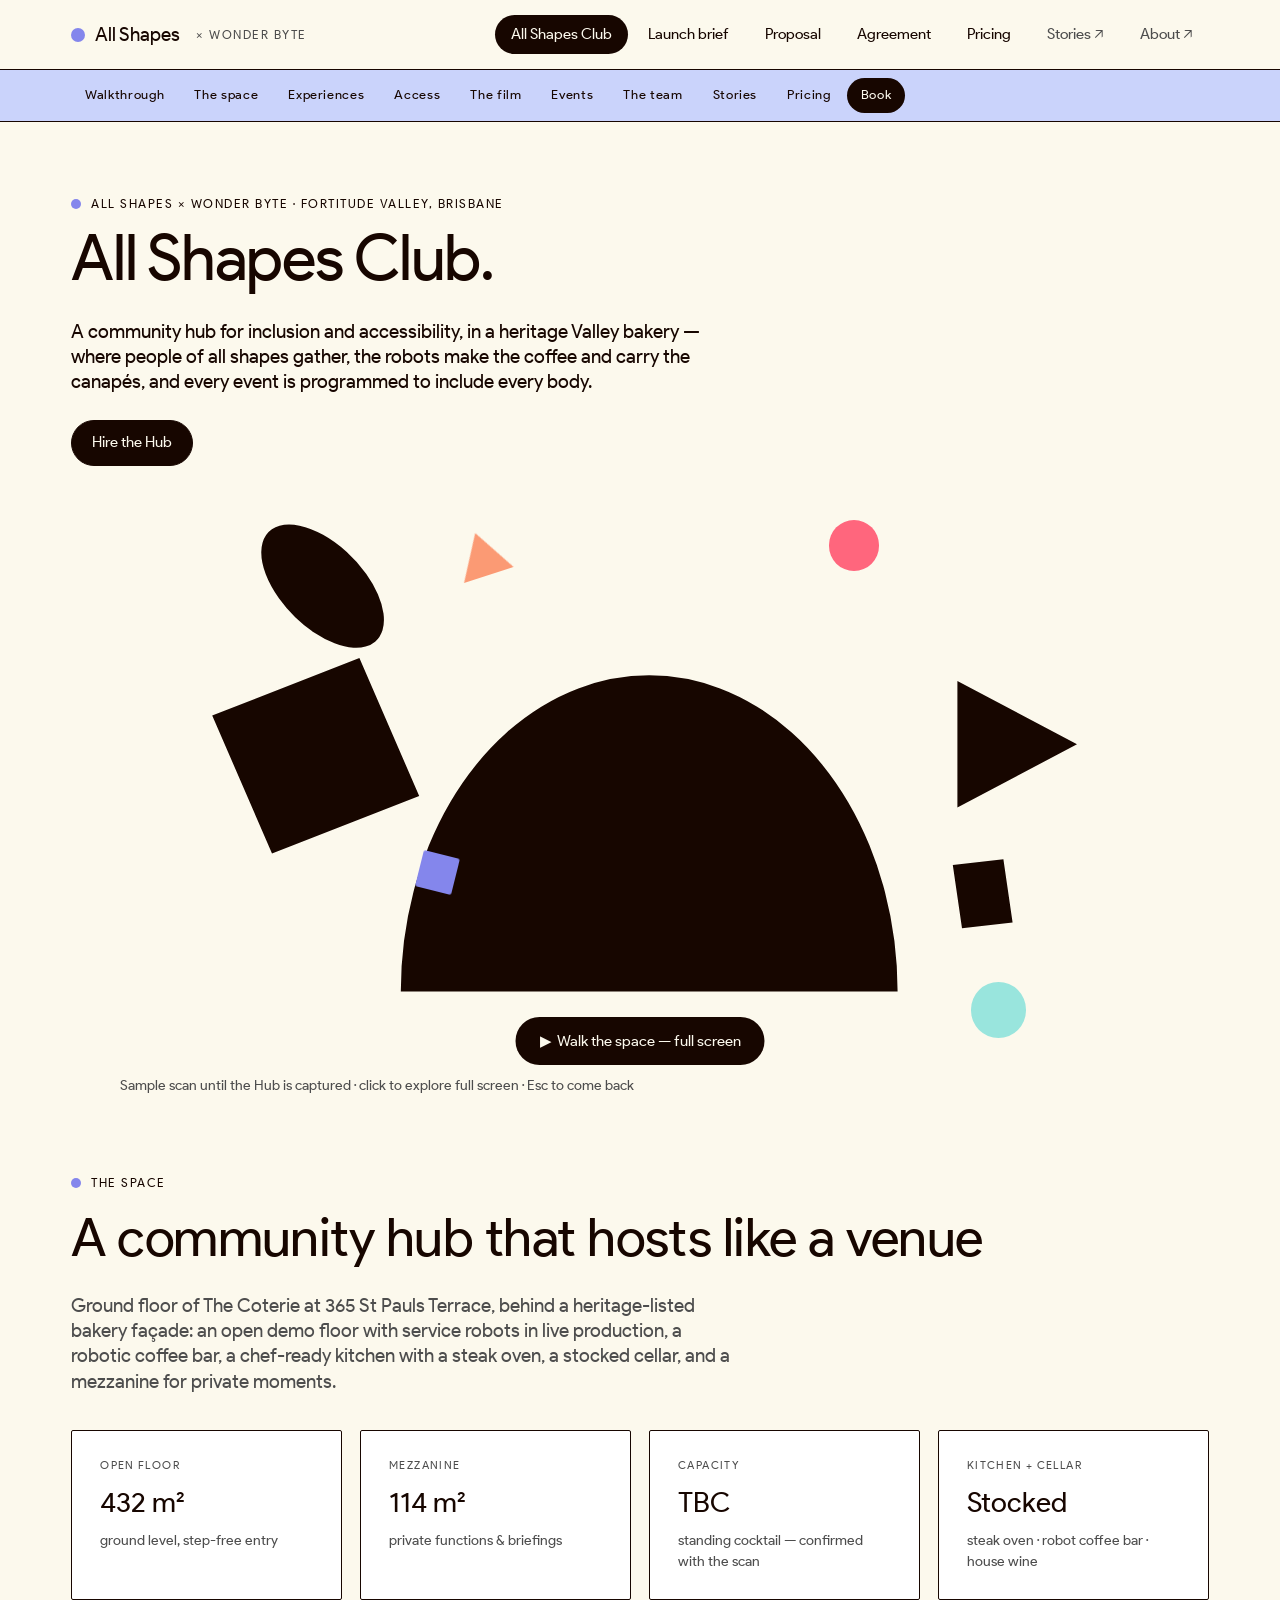
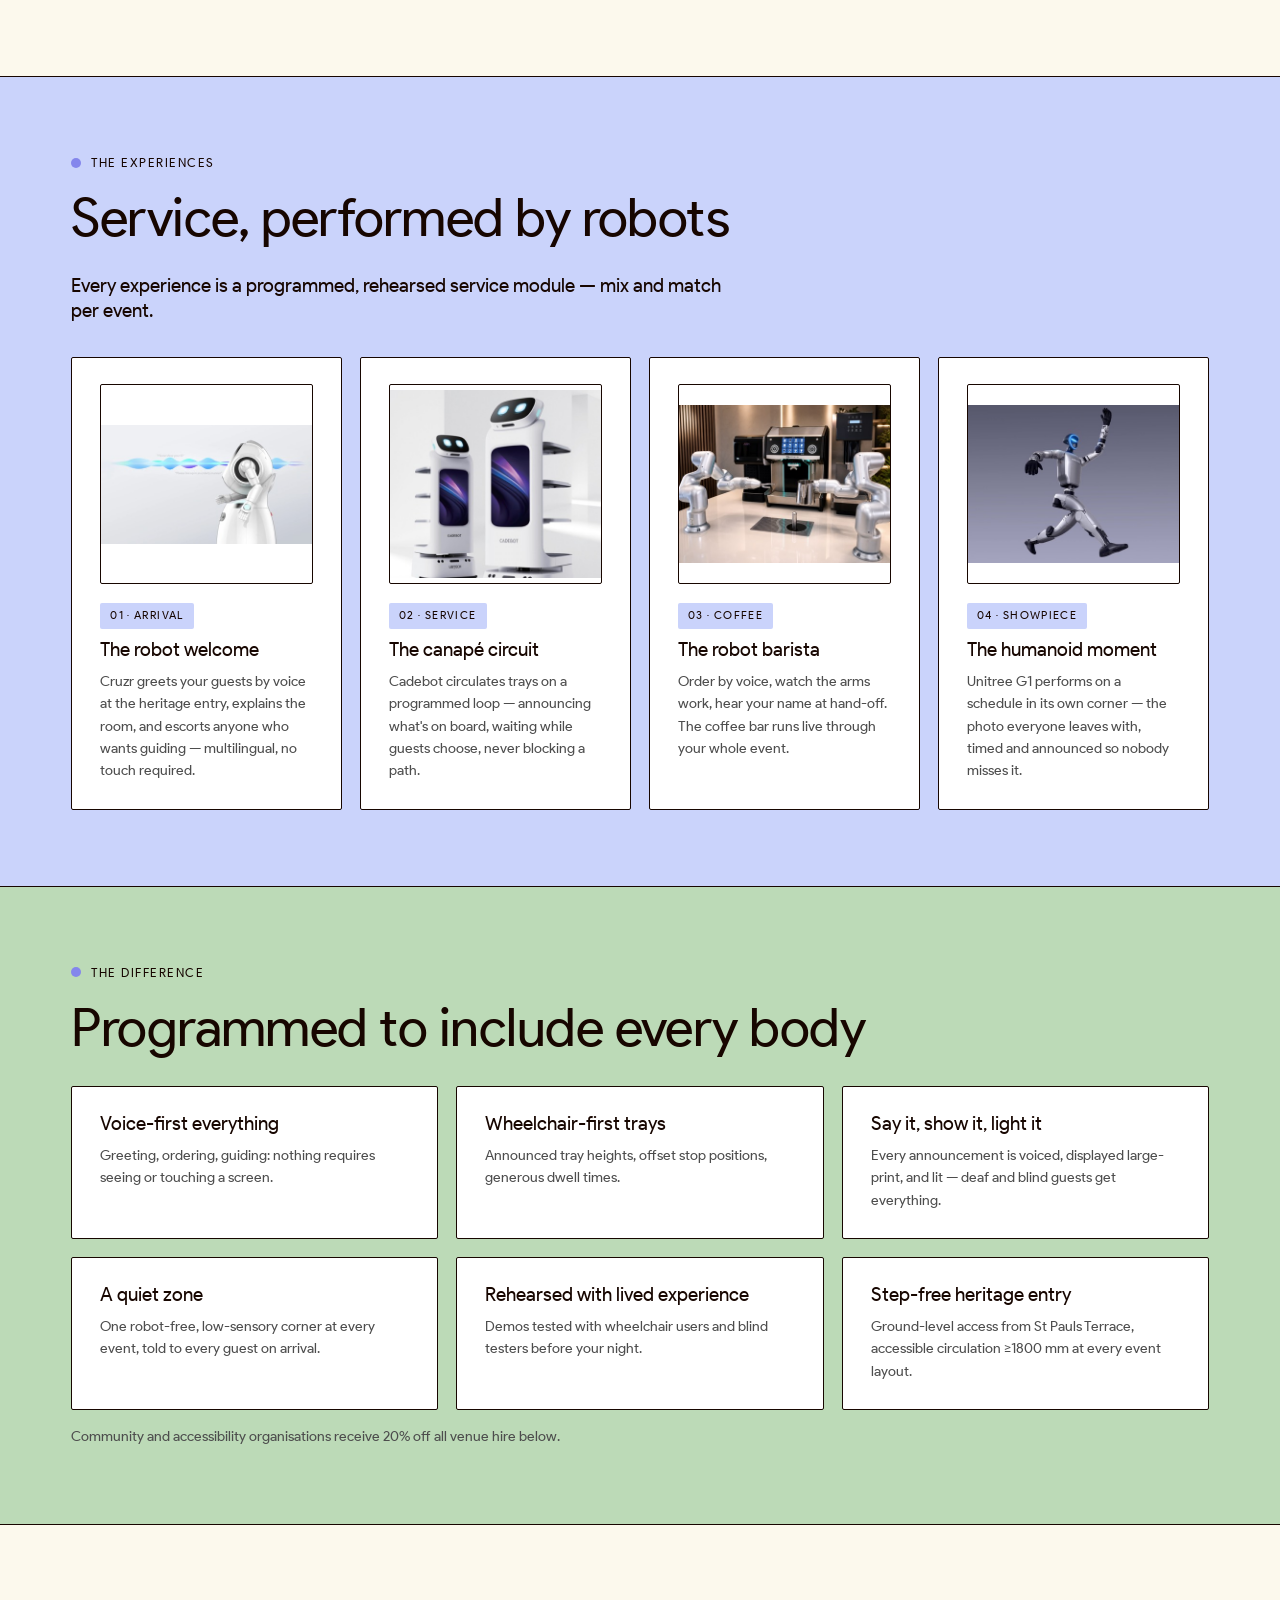
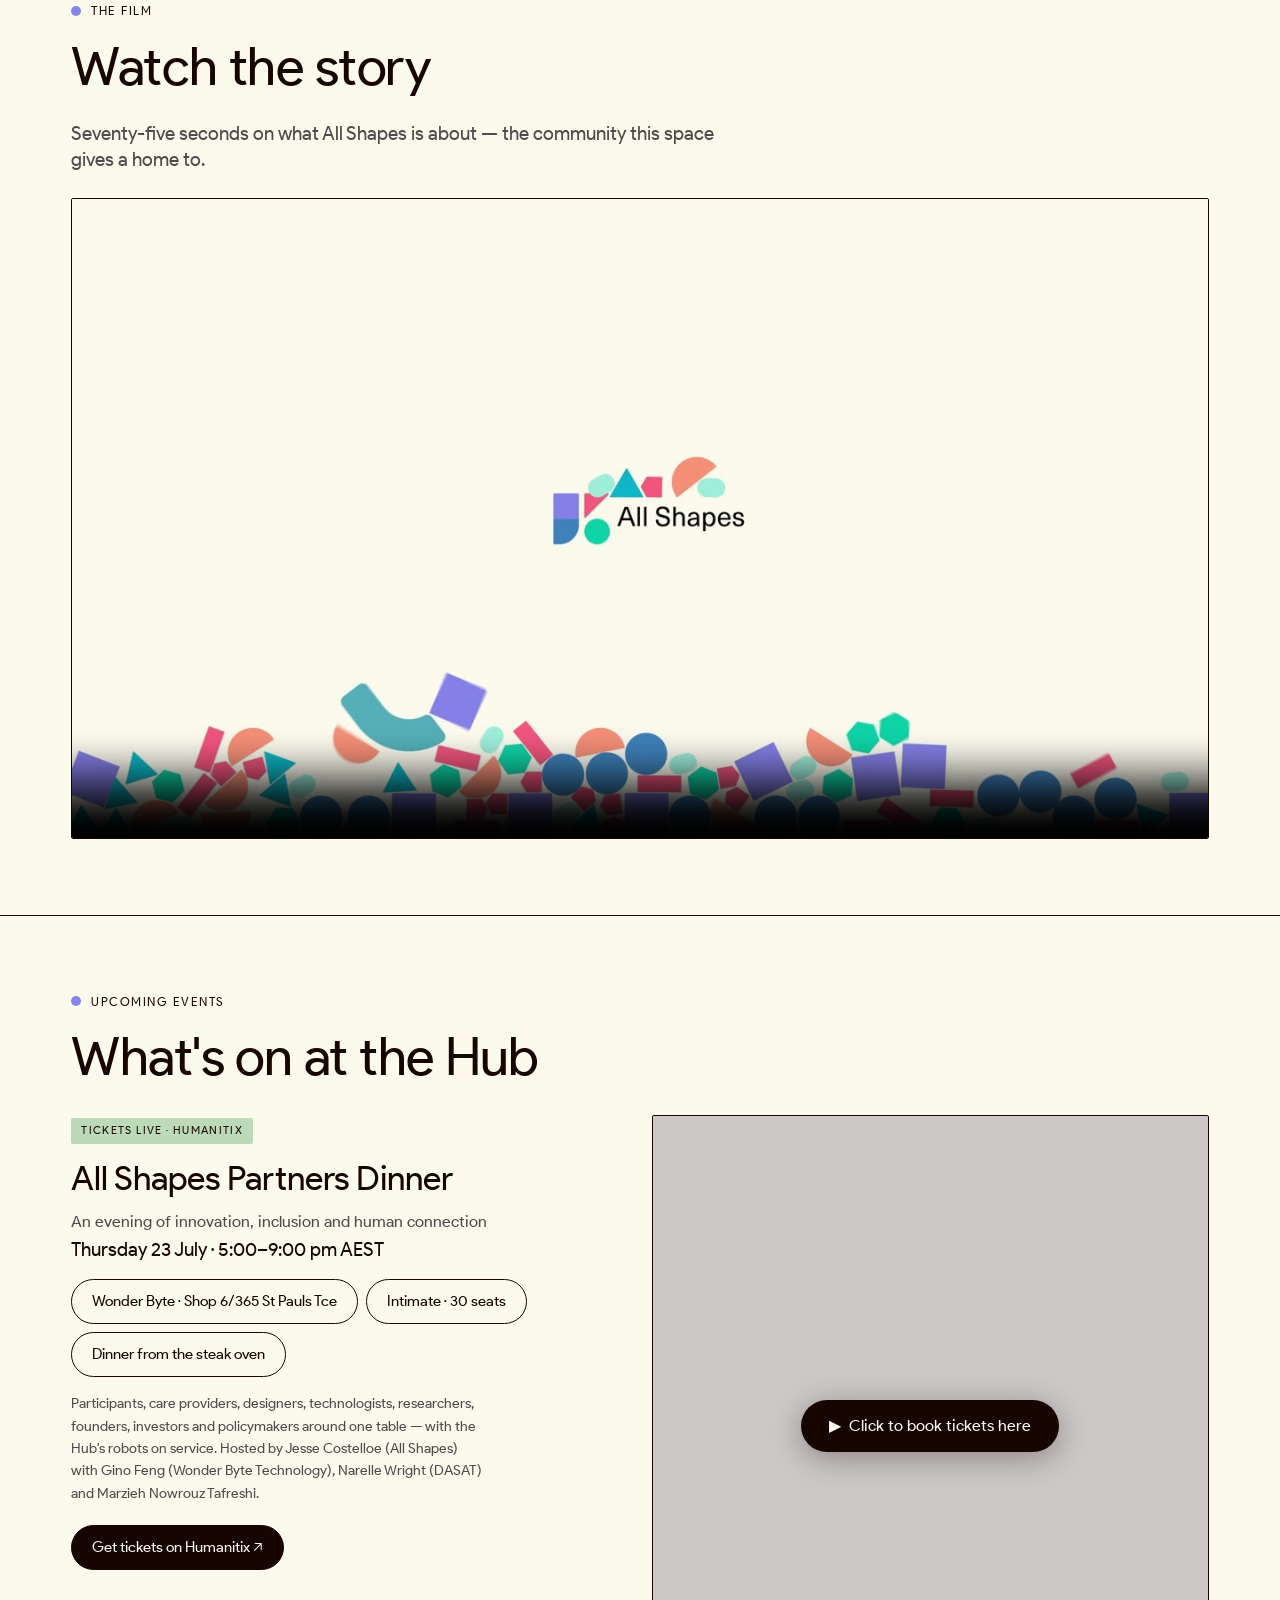
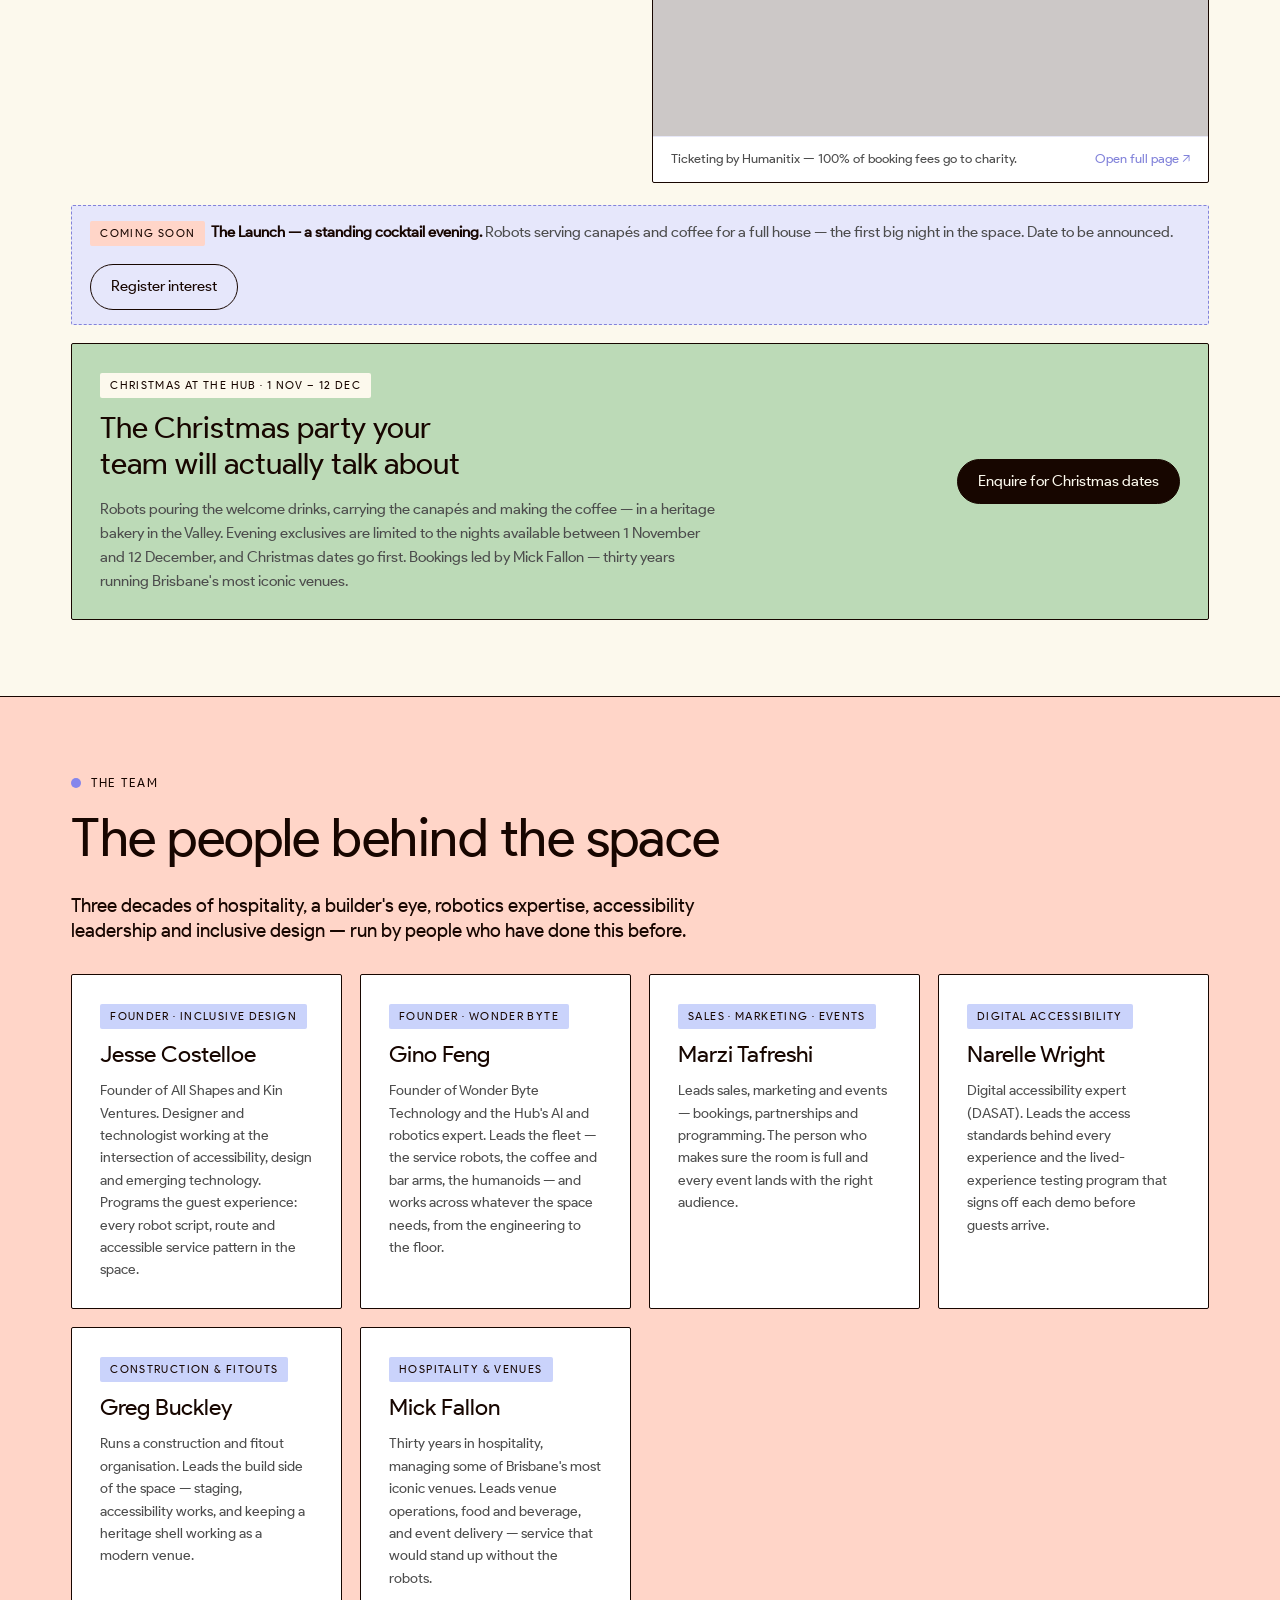
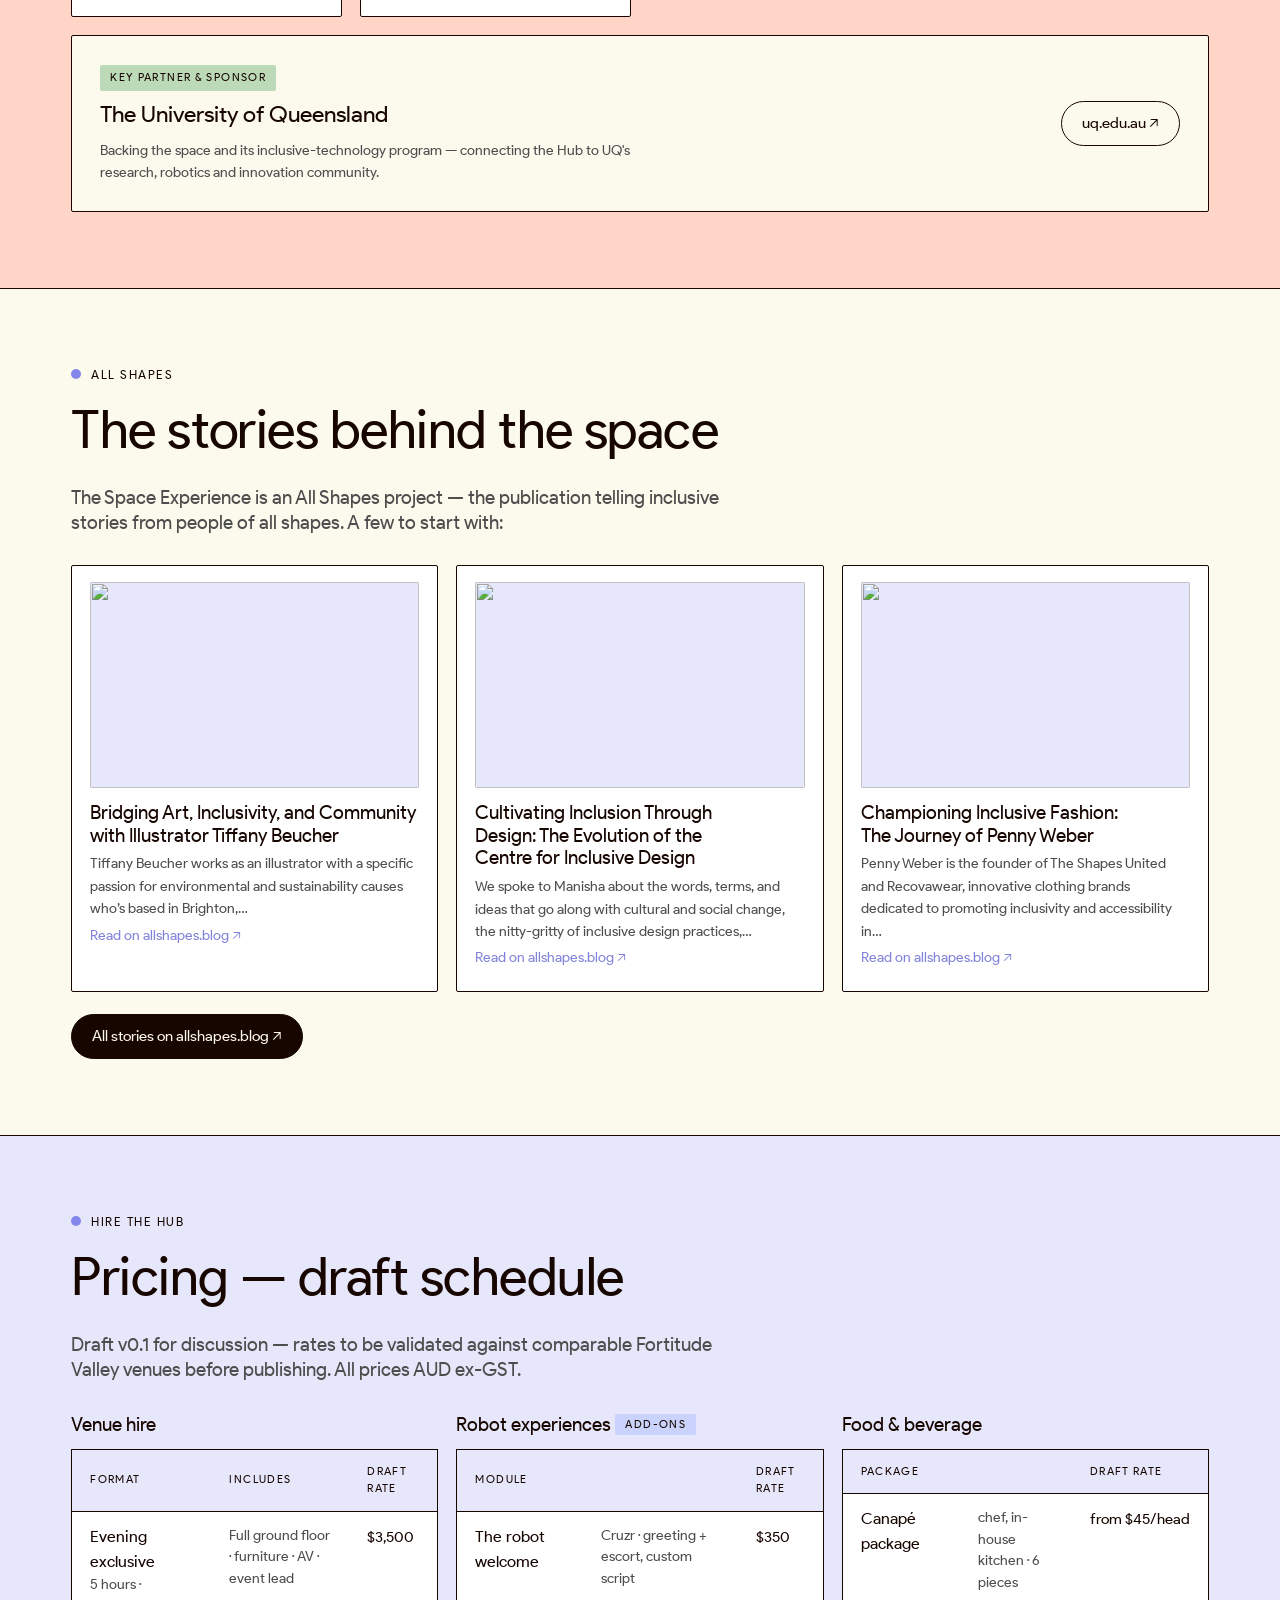
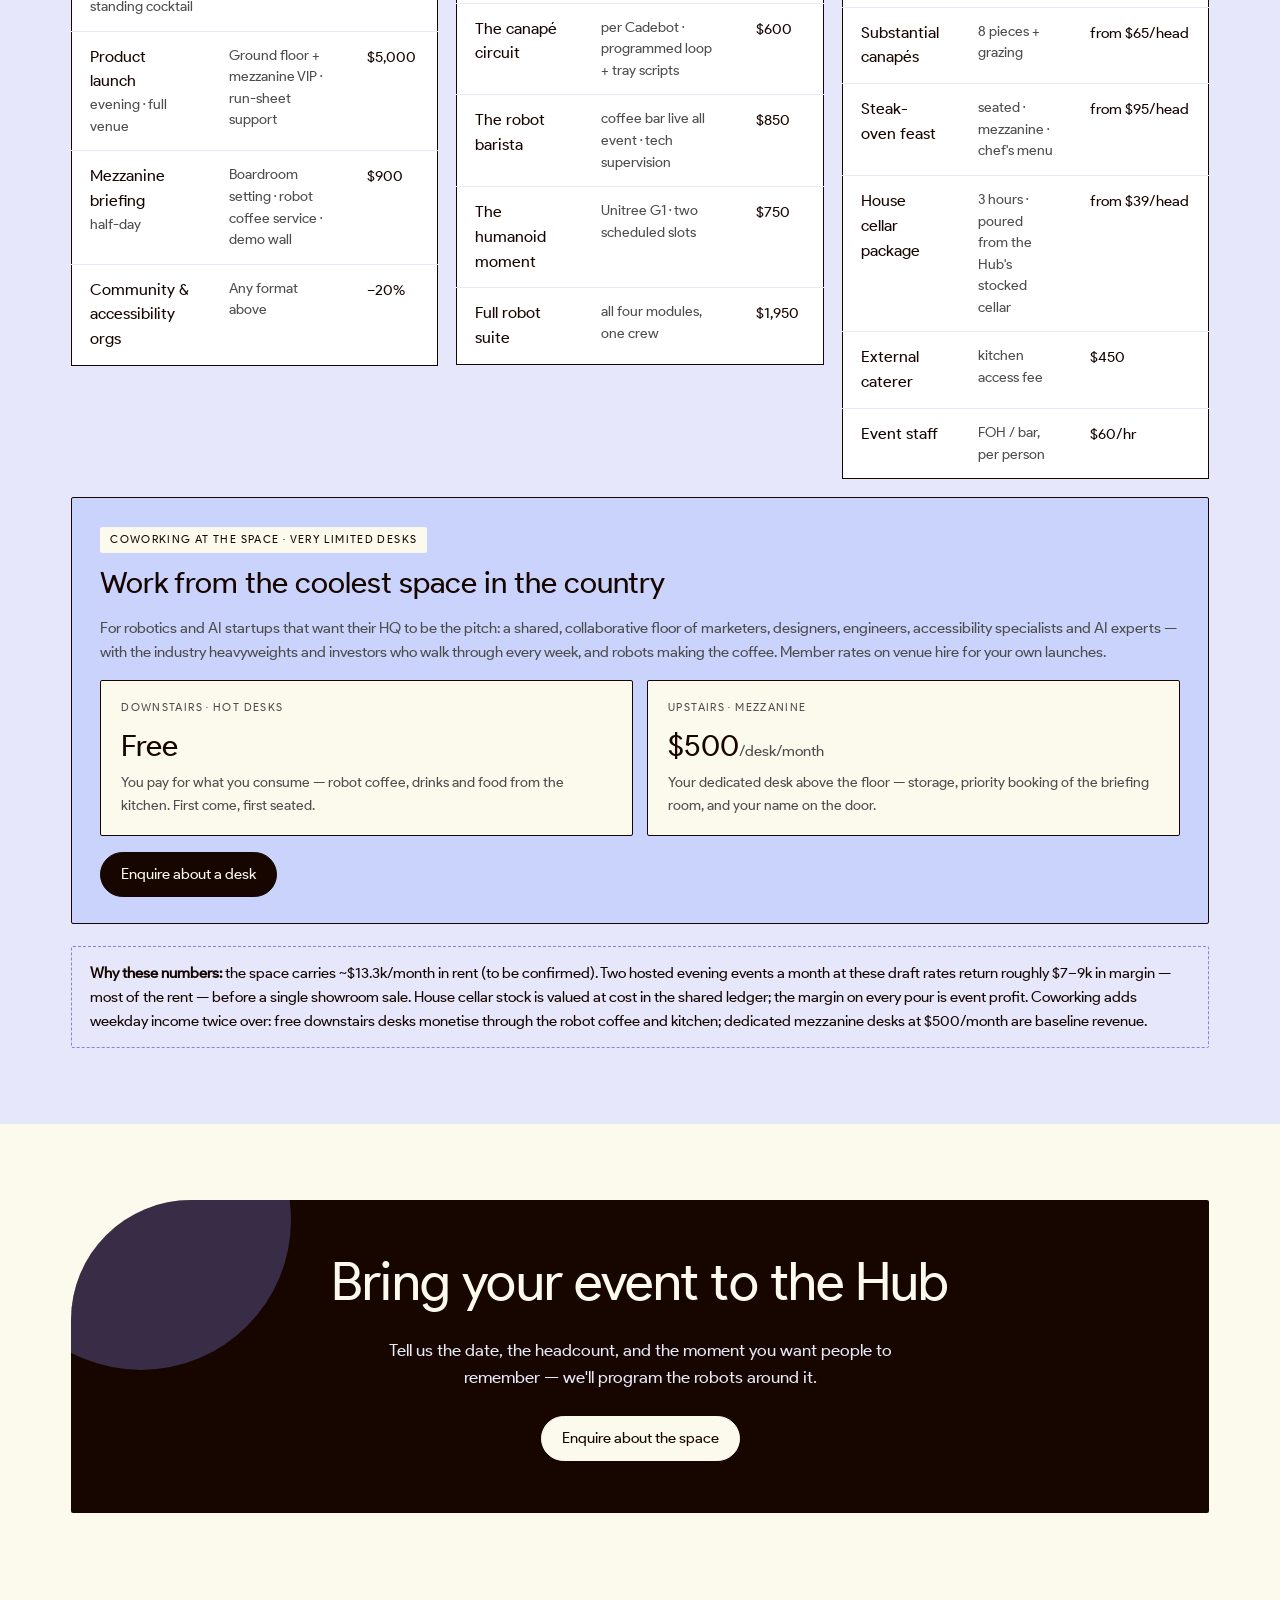
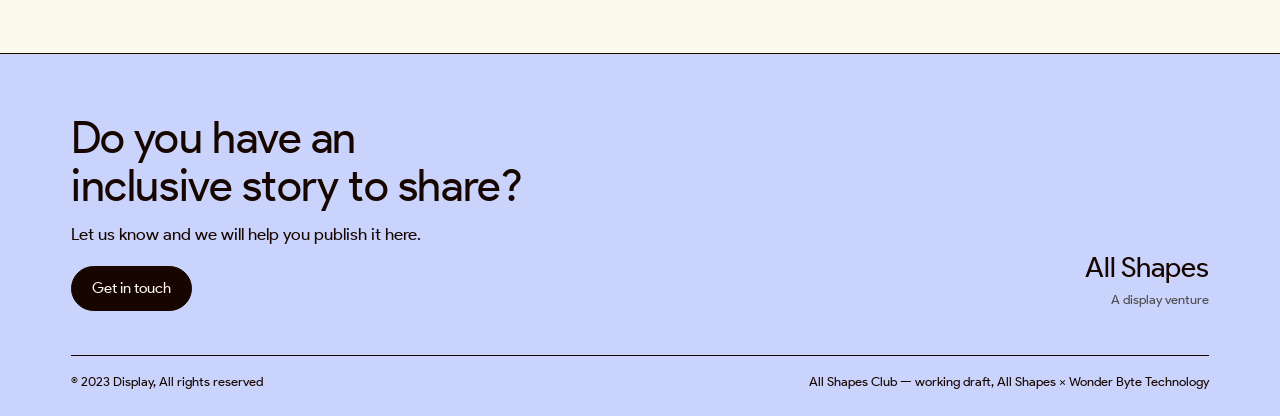
==== index.html @ 0d555679 "Shapes hero back to Matterport (full screen now works); film gets its own 'Watch the story' section " ====
<!DOCTYPE html><html lang="en"><head><meta charset="utf-8">
<title>All Shapes Club — an inclusion and accessibility community hub</title><meta name="viewport" content="width=device-width, initial-scale=1">
<link rel="stylesheet" href="css/site.css"><link rel="stylesheet" href="css/extra.css">
<link rel="icon" href="data:image/svg+xml,<svg xmlns=%22http://www.w3.org/2000/svg%22 viewBox=%220 0 100 100%22><circle cx=%2250%22 cy=%2250%22 r=%2245%22 fill=%22%238486EC%22/></svg>">
</head><body><header class="hd"><div class="shell">
  <a class="wordmark" href="index.html"><i></i>All Shapes <em>× Wonder Byte</em></a>
  <nav class="nav" aria-label="Site">
    <a href="index.html" class="on">All Shapes Club</a>
    <a href="launch-brief.html">Launch brief</a>
    <a href="proposal.html">Proposal</a>
    <a href="heads-of-agreement.html">Agreement</a>
    <a href="index.html#pricing">Pricing</a>
    <a class="ext" href="https://allshapes.blog/en/articles">Stories ↗</a>
    <a class="ext" href="https://allshapes.blog/en/aboutus">About ↗</a>
  </nav></div></header><nav class="subnav" aria-label="Page sections"><div class="shell"><a href="#walkthrough" data-spy="walkthrough">Walkthrough</a><a href="#space" data-spy="space">The space</a><a href="#experiences" data-spy="experiences">Experiences</a><a href="#access" data-spy="access">Access</a><a href="#film" data-spy="film">The film</a><a href="#events" data-spy="events">Events</a><a href="#team" data-spy="team">The team</a><a href="#stories" data-spy="stories">Stories</a><a href="#pricing" data-spy="pricing">Pricing</a><a href="#book" data-spy="book">Book</a></div></nav>

<div class="hero" id="walkthrough"><div class="shell">
  <p class="label">All Shapes × Wonder Byte · Fortitude Valley, Brisbane</p>
  <h1 style="max-width:12ch">All Shapes Club.</h1>
  <p class="lede" style="margin-top:22px">A community hub for inclusion and accessibility, in a heritage Valley bakery — where people of all shapes gather, the robots make the coffee and carry the canapés, and every event is programmed to include every body.</p>
  <div class="kick">
    <a class="pill dark" href="#pricing">Hire the Hub</a>
  </div>
  <div class="shape-stage">
    <svg width="0" height="0" style="position:absolute" aria-hidden="true">
      <defs><clipPath id="asclip" clipPathUnits="objectBoundingBox">
        <path d="M 0.24,0.88 A 0.27,0.55 0 0 1 0.78,0.88 Z"/>
        <path d="M 0.035,0.40 L 0.195,0.30 L 0.26,0.54 L 0.10,0.64 Z"/>
        <ellipse cx="0.155" cy="0.175" rx="0.052" ry="0.115" transform="rotate(-24 0.155 0.175)"/>
        <path d="M 0.845,0.34 L 0.975,0.45 L 0.845,0.56 Z"/>
        <path d="M 0.84,0.66 L 0.895,0.65 L 0.905,0.76 L 0.85,0.77 Z"/>
      </clipPath></defs>
    </svg>
    <button class="comp" id="wopen" type="button" aria-label="Open the 3D walkthrough full screen">
      <span class="mask"><iframe src="https://my.matterport.com/show/?m=E3hAQ6e2xLR&play=1&qs=1" title="3D walkthrough preview (sample scan)" loading="lazy" tabindex="-1" aria-hidden="true"></iframe></span>
      <span class="deco float" style="width:5.5%;aspect-ratio:1;border-radius:50%;top:6%;right:24%;background:#FF667D" ></span>
      <span class="deco" style="width:4%;aspect-ratio:1;top:64%;left:26%;background:#8486EC;transform:rotate(14deg)"></span>
      <span class="deco float" style="width:6%;aspect-ratio:1;border-radius:50%;bottom:4%;right:8%;background:#99E5DD;animation-delay:1.4s"></span>
      <span class="deco tri" style="border-left:26px solid transparent;border-right:26px solid transparent;border-bottom:44px solid #FB9A74;top:8%;left:30%;transform:rotate(-18deg)"></span>
      <span class="hintpill">▶&nbsp; Walk the space — full screen</span>
    </button>
  </div>
  <p class="sm" style="text-align:center;margin-top:6px">Sample scan until the Hub is captured · click to explore full screen · Esc to come back</p>
  <div class="mp-modal" id="wmodal" role="dialog" aria-modal="true" aria-label="3D walkthrough">
    <span class="mlabel">All Shapes Club · 3D walkthrough (sample scan)</span>
    <button class="close" type="button">✕&nbsp; Back to the page</button>
    <iframe data-src="https://my.matterport.com/show/?m=E3hAQ6e2xLR&play=1" title="3D walkthrough (sample Matterport space)" allow="fullscreen; xr-spatial-tracking" allowfullscreen></iframe>
  </div></div>

<section id="space"><div class="shell">
  <p class="label">The space</p>
  <h2>A community hub that hosts like a venue</h2>
  <p class="lede dim">Ground floor of The Coterie at 365 St Pauls Terrace, behind a heritage-listed bakery façade: an open demo floor with service robots in live production, a robotic coffee bar, a chef-ready kitchen with a steak oven, a stocked cellar, and a mezzanine for private moments.</p>
  <div class="grid g4" style="margin-top:36px">
    <div class="blk stat"><div class="k">Open floor</div><div class="v">432 m²</div><div class="d">ground level, step-free entry</div></div>
    <div class="blk stat"><div class="k">Mezzanine</div><div class="v">114 m²</div><div class="d">private functions &amp; briefings</div></div>
    <div class="blk stat"><div class="k">Capacity</div><div class="v">TBC</div><div class="d">standing cocktail — confirmed with the scan</div></div>
    <div class="blk stat"><div class="k">Kitchen + cellar</div><div class="v">Stocked</div><div class="d">steak oven · robot coffee bar · house wine</div></div>
  </div>
</div></section>

<section class="band peri" id="experiences"><div class="shell">
  <p class="label">The experiences</p>
  <h2>Service, performed by robots</h2>
  <p class="lede">Every experience is a programmed, rehearsed service module — mix and match per event.</p>
  <div class="grid g4" style="margin-top:34px">
    <div class="blk"><div class="imgbox"><img src="images/cruzr-hero-user.jpg" alt="Cruzr reception robot"></div>
      <span class="tag">01 · arrival</span><h3 style="margin-top:10px">The robot welcome</h3>
      <p class="sm">Cruzr greets your guests by voice at the heritage entry, explains the room, and escorts anyone who wants guiding — multilingual, no touch required.</p></div>
    <div class="blk"><div class="imgbox"><img src="images/cadebot-hero-user.jpg" alt="Cadebot delivery robot"></div>
      <span class="tag">02 · service</span><h3 style="margin-top:10px">The canapé circuit</h3>
      <p class="sm">Cadebot circulates trays on a programmed loop — announcing what's on board, waiting while guests choose, never blocking a path.</p></div>
    <div class="blk"><div class="imgbox"><img src="images/home-coffee-arm.jpg" alt="Robotic coffee station"></div>
      <span class="tag">03 · coffee</span><h3 style="margin-top:10px">The robot barista</h3>
      <p class="sm">Order by voice, watch the arms work, hear your name at hand-off. The coffee bar runs live through your whole event.</p></div>
    <div class="blk"><div class="imgbox"><img src="images/home-g1.jpg" alt="Unitree G1 humanoid"></div>
      <span class="tag">04 · showpiece</span><h3 style="margin-top:10px">The humanoid moment</h3>
      <p class="sm">Unitree G1 performs on a schedule in its own corner — the photo everyone leaves with, timed and announced so nobody misses it.</p></div>
  </div>
</div></section>

<section class="band mint" id="access"><div class="shell">
  <p class="label">The difference</p>
  <h2>Programmed to include every body</h2>
  <div style="display:grid;grid-template-columns:repeat(auto-fit,minmax(300px,1fr));gap:18px;margin-top:30px">
    <div class="blk"><h3>Voice-first everything</h3><p class="sm">Greeting, ordering, guiding: nothing requires seeing or touching a screen.</p></div>
    <div class="blk"><h3>Wheelchair-first trays</h3><p class="sm">Announced tray heights, offset stop positions, generous dwell times.</p></div>
    <div class="blk"><h3>Say it, show it, light it</h3><p class="sm">Every announcement is voiced, displayed large-print, and lit — deaf and blind guests get everything.</p></div>
    <div class="blk"><h3>A quiet zone</h3><p class="sm">One robot-free, low-sensory corner at every event, told to every guest on arrival.</p></div>
    <div class="blk"><h3>Rehearsed with lived experience</h3><p class="sm">Demos tested with wheelchair users and blind testers before your night.</p></div>
    <div class="blk"><h3>Step-free heritage entry</h3><p class="sm">Ground-level access from St Pauls Terrace, accessible circulation ≥1800&nbsp;mm at every event layout.</p></div>
  </div>
  <p class="sm" style="margin-top:16px">Community and accessibility organisations receive 20% off all venue hire below.</p>
</div></section>

<section class="band paper" id="film"><div class="shell">
  <p class="label">The film</p>
  <h2>Watch the story</h2>
  <p class="lede dim">Seventy-five seconds on what All Shapes is about — the community this space gives a home to.</p>
  <video src="videos/allshapes-final.mp4" poster="videos/film-poster.jpg" controls preload="metadata" style="width:100%;border:1px solid #170600;border-radius:2px;display:block;margin-top:26px"></video>
</div></section>

<section class="band paper" id="events"><div class="shell">
  <p class="label">Upcoming events</p>
  <h2>What's on at the Hub</h2>
  <div style="display:grid;grid-template-columns:1fr 1fr;gap:24px;align-items:start;margin-top:30px" class="evcols">
    <div>
      <span class="tag mint">Tickets live · Humanitix</span>
      <h3 style="font-size:clamp(24px,3vw,34px);margin-top:14px;font-family:ProductSans,Gilroy,serif">All Shapes Partners Dinner</h3>
      <p class="dim" style="font-size:16px;margin-top:-6px">An evening of innovation, inclusion and human connection</p>
      <p style="font-size:max(16.8px,1.3125rem)">Thursday 23 July · 5:00–9:00 pm AEST</p>
      <div style="display:flex;flex-wrap:wrap;gap:8px;margin:14px 0 16px">
        <span class="pill">Wonder Byte · Shop 6/365 St Pauls Tce</span>
        <span class="pill">Intimate · 30 seats</span>
        <span class="pill">Dinner from the steak oven</span>
      </div>
      <p class="sm" style="max-width:46ch">Participants, care providers, designers, technologists, researchers, founders, investors and policymakers around one table — with the Hub's robots on service. Hosted by Jesse Costelloe (All Shapes) with Gino Feng (Wonder Byte Technology), Narelle Wright (DASAT) and Marzieh Nowrouz Tafreshi.</p>
      <p style="margin-top:20px"><a class="pill dark" href="https://events.humanitix.com/all-shapes-partners-dinner-an-evening-of-ai-robotics-and-human-connection" target="_blank" rel="noopener">Get tickets on Humanitix ↗</a></p>
    </div>
    <div style="background:#fff;border:1px solid #170600;border-radius:2px;overflow:hidden">
      <div class="embed-guard" style="position:relative">
      <iframe src="https://events.humanitix.com/all-shapes-partners-dinner-an-evening-of-ai-robotics-and-human-connection" title="Tickets — All Shapes Partners Dinner (Humanitix)" loading="lazy" style="display:block;width:100%;height:620px;border:0"></iframe>
      <button class="go" type="button"><span>▶&nbsp; Click to book tickets here</span></button>
      </div>
      <div style="display:flex;justify-content:space-between;gap:12px;padding:12px 18px;border-top:1px solid #E7E8F8;font-size:13px;color:#4D4D4D">
        <span>Ticketing by Humanitix — 100% of booking fees go to charity.</span>
        <a href="https://events.humanitix.com/all-shapes-partners-dinner-an-evening-of-ai-robotics-and-human-connection" target="_blank" rel="noopener" style="white-space:nowrap;color:#8283DA">Open full page ↗</a>
      </div>
    </div>
  </div>
  <div class="note" style="margin-top:22px;display:flex;justify-content:space-between;align-items:center;gap:18px;flex-wrap:wrap">
    <div><span class="tag peach">Coming soon</span> &nbsp;<strong>The Launch — a standing cocktail evening.</strong> <span class="dim">Robots serving canapés and coffee for a full house — the first big night in the space. Date to be announced.</span></div>
    <a class="pill" href="mailto:dev@riseos.care?subject=Launch%20event%20—%20register%20interest">Register interest</a>
  </div>
  <div class="blk" style="margin-top:18px;background:#BCDAB7;display:grid;grid-template-columns:1.4fr 1fr;gap:24px;align-items:center" id="christmas">
    <div>
      <span class="tag" style="background:#FCF9ED">Christmas at the Hub · 1 Nov – 12 Dec</span>
      <h3 style="margin-top:12px;font-size:clamp(22px,2.6vw,30px);font-family:ProductSans,Gilroy,serif">The Christmas party your team will actually talk about</h3>
      <p class="sm" style="max-width:none;font-size:15px">Robots pouring the welcome drinks, carrying the canapés and making the coffee — in a heritage bakery in the Valley. Evening exclusives are limited to the nights available between 1 November and 12 December, and Christmas dates go first. Bookings led by Mick Fallon — thirty years running Brisbane's most iconic venues.</p>
    </div>
    <div style="text-align:right"><a class="pill dark" href="mailto:dev@riseos.care?subject=Christmas%20at%20the%20Hub%20—%20booking%20enquiry">Enquire for Christmas dates</a></div>
  </div>
</div></section>

<section class="band peach" id="team"><div class="shell">
  <p class="label">The team</p>
  <h2>The people behind the space</h2>
  <p class="lede">Three decades of hospitality, a builder's eye, robotics expertise, accessibility leadership and inclusive design — run by people who have done this before.</p>
  <div class="grid g3" style="margin-top:30px">
    <div class="blk">
      <span class="tag">Founder · inclusive design</span>
      <h3 style="margin-top:12px;font-size:23px">Jesse Costelloe</h3>
      <p class="sm">Founder of All Shapes and Kin Ventures. Designer and technologist working at the intersection of accessibility, design and emerging technology. Programs the guest experience: every robot script, route and accessible service pattern in the space.</p>
    </div>
    <div class="blk">
      <span class="tag">Founder · Wonder Byte</span>
      <h3 style="margin-top:12px;font-size:23px">Gino Feng</h3>
      <p class="sm">Founder of Wonder Byte Technology and the Hub's AI and robotics expert. Leads the fleet — the service robots, the coffee and bar arms, the humanoids — and works across whatever the space needs, from the engineering to the floor.</p>
    </div>
    <div class="blk">
      <span class="tag">Sales · marketing · events</span>
      <h3 style="margin-top:12px;font-size:23px">Marzi Tafreshi</h3>
      <p class="sm">Leads sales, marketing and events — bookings, partnerships and programming. The person who makes sure the room is full and every event lands with the right audience.</p>
    </div>
    <div class="blk">
      <span class="tag">Digital accessibility</span>
      <h3 style="margin-top:12px;font-size:23px">Narelle Wright</h3>
      <p class="sm">Digital accessibility expert (DASAT). Leads the access standards behind every experience and the lived-experience testing program that signs off each demo before guests arrive.</p>
    </div>
    <div class="blk">
      <span class="tag">Construction &amp; fitouts</span>
      <h3 style="margin-top:12px;font-size:23px">Greg Buckley</h3>
      <p class="sm">Runs a construction and fitout organisation. Leads the build side of the space — staging, accessibility works, and keeping a heritage shell working as a modern venue.</p>
    </div>
    <div class="blk">
      <span class="tag">Hospitality &amp; venues</span>
      <h3 style="margin-top:12px;font-size:23px">Mick Fallon</h3>
      <p class="sm">Thirty years in hospitality, managing some of Brisbane's most iconic venues. Leads venue operations, food and beverage, and event delivery — service that would stand up without the robots.</p>
    </div>
  </div>
  <div class="blk" style="margin-top:18px;display:flex;justify-content:space-between;align-items:center;gap:18px;flex-wrap:wrap;background:#FCF9ED">
    <div><span class="tag mint">Key partner &amp; sponsor</span>
    <h3 style="margin-top:10px;font-size:23px">The University of Queensland</h3>
    <p class="sm" style="max-width:60ch;margin:4px 0 0">Backing the space and its inclusive-technology program — connecting the Hub to UQ's research, robotics and innovation community.</p></div>
    <a class="pill" href="https://www.uq.edu.au" target="_blank" rel="noopener">uq.edu.au ↗</a>
  </div>
</div></section>


<section class="band paper" id="stories"><div class="shell">
  <p class="label">All Shapes</p>
  <h2>The stories behind the space</h2>
  <p class="lede dim">The Space Experience is an All Shapes project — the publication telling inclusive stories from people of all shapes. A few to start with:</p>
  <div class="grid g3" style="margin-top:30px">
    <a class="story" href="https://allshapes.blog/en/articles/bridging-art-inclusivity-and-community-with-illustrator-tiffany-beucher" target="_blank" rel="noopener">
      <div class="simg"><img src="https://cdn.sanity.io/images/u5ms77ce/production/ac623d766059ef435b994dc8770e69441f118d3d-3508x2480.png" alt="" loading="lazy"></div>
      <h3 style="font-size:19px;margin:14px 0 6px">Bridging Art, Inclusivity, and Community with Illustrator Tiffany Beucher</h3>
      <p class="sm" style="max-width:none">Tiffany Beucher works as an illustrator with a specific passion for environmental and sustainability causes who’s based in Brighton,…</p>
      <span class="sm" style="color:#8283DA">Read on allshapes.blog ↗</span></a>
    <a class="story" href="https://allshapes.blog/en/articles/cultivating-inclusion-through-design-the-evolution-of-the-centre-for-inclusive-design" target="_blank" rel="noopener">
      <div class="simg"><img src="https://cdn.sanity.io/images/u5ms77ce/production/acb2d83ccca23893182eee3fb5e2c05532c892aa-1920x2880.jpg" alt="" loading="lazy"></div>
      <h3 style="font-size:19px;margin:14px 0 6px">Cultivating Inclusion Through Design: The Evolution of the Centre for Inclusive Design</h3>
      <p class="sm" style="max-width:none">We spoke to Manisha about the words, terms, and ideas that go along with cultural and social change, the nitty-gritty of inclusive design practices,…</p>
      <span class="sm" style="color:#8283DA">Read on allshapes.blog ↗</span></a>
    <a class="story" href="https://allshapes.blog/en/articles/championing-inclusive-fashion-the-journey-of-penny-weber" target="_blank" rel="noopener">
      <div class="simg"><img src="https://cdn.sanity.io/images/u5ms77ce/production/c8879dd9ab4eb3f74dfa85c1a31cb6babdcee174-720x398.png" alt="" loading="lazy"></div>
      <h3 style="font-size:19px;margin:14px 0 6px">Championing Inclusive Fashion: The Journey of Penny Weber</h3>
      <p class="sm" style="max-width:none">Penny Weber is the founder of The Shapes United and Recovawear, innovative clothing brands dedicated to promoting inclusivity and accessibility in…</p>
      <span class="sm" style="color:#8283DA">Read on allshapes.blog ↗</span></a>
  </div>
  <p style="margin-top:22px"><a class="pill dark" href="https://allshapes.blog/en/articles" target="_blank" rel="noopener">All stories on allshapes.blog ↗</a></p>
</div></section>

<section class="band soft" id="pricing"><div class="shell">
  <p class="label">Hire the Hub</p>
  <h2>Pricing — draft schedule</h2>
  <p class="lede dim">Draft v0.1 for discussion — rates to be validated against comparable Fortitude Valley venues before publishing. All prices AUD ex-GST.</p>
  <div style="display:grid;grid-template-columns:repeat(auto-fit,minmax(330px,1fr));gap:18px;margin-top:32px">
    <div>
      <h3 style="margin-bottom:12px">Venue hire</h3>
      <div class="tablewrap"><table class="tbl">
        <tr><th>Format</th><th>Includes</th><th>Draft rate</th></tr>
        <tr><td class="t">Evening exclusive<div class="d">5 hours · standing cocktail</div></td><td class="d">Full ground floor · furniture · AV · event lead</td><td class="price">$3,500</td></tr>
        <tr><td class="t">Product launch<div class="d">evening · full venue</div></td><td class="d">Ground floor + mezzanine VIP · run-sheet support</td><td class="price">$5,000</td></tr>
        <tr><td class="t">Mezzanine briefing<div class="d">half-day</div></td><td class="d">Boardroom setting · robot coffee service · demo wall</td><td class="price">$900</td></tr>
        <tr><td class="t">Community &amp; accessibility orgs</td><td class="d">Any format above</td><td class="price">−20%</td></tr>
      </table></div>
    </div>
    <div>
      <h3 style="margin-bottom:12px">Robot experiences <span class="tag" style="vertical-align:3px">add-ons</span></h3>
      <div class="tablewrap"><table class="tbl">
        <tr><th>Module</th><th></th><th>Draft rate</th></tr>
        <tr><td class="t">The robot welcome</td><td class="d">Cruzr · greeting + escort, custom script</td><td class="price">$350</td></tr>
        <tr><td class="t">The canapé circuit</td><td class="d">per Cadebot · programmed loop + tray scripts</td><td class="price">$600</td></tr>
        <tr><td class="t">The robot barista</td><td class="d">coffee bar live all event · tech supervision</td><td class="price">$850</td></tr>
        <tr><td class="t">The humanoid moment</td><td class="d">Unitree G1 · two scheduled slots</td><td class="price">$750</td></tr>
        <tr><td class="t">Full robot suite</td><td class="d">all four modules, one crew</td><td class="price">$1,950</td></tr>
      </table></div>
    </div>
    <div>
      <h3 style="margin-bottom:12px">Food &amp; beverage</h3>
      <div class="tablewrap"><table class="tbl">
        <tr><th>Package</th><th></th><th>Draft rate</th></tr>
        <tr><td class="t">Canapé package</td><td class="d">chef, in-house kitchen · 6 pieces</td><td class="price">from $45/head</td></tr>
        <tr><td class="t">Substantial canapés</td><td class="d">8 pieces + grazing</td><td class="price">from $65/head</td></tr>
        <tr><td class="t">Steak-oven feast</td><td class="d">seated · mezzanine · chef's menu</td><td class="price">from $95/head</td></tr>
        <tr><td class="t">House cellar package</td><td class="d">3 hours · poured from the Hub's stocked cellar</td><td class="price">from $39/head</td></tr>
        <tr><td class="t">External caterer</td><td class="d">kitchen access fee</td><td class="price">$450</td></tr>
        <tr><td class="t">Event staff</td><td class="d">FOH / bar, per person</td><td class="price">$60/hr</td></tr>
      </table></div>
    </div>
  </div>
  <div class="blk" style="margin-top:18px;background:#CAD3FB" id="residency">
    <span class="tag" style="background:#FCF9ED">Coworking at the Space · very limited desks</span>
    <h3 style="margin-top:12px;font-size:clamp(22px,2.6vw,30px);font-family:ProductSans,Gilroy,serif">Work from the coolest space in the country</h3>
    <p class="sm" style="max-width:none;font-size:15px">For robotics and AI startups that want their HQ to be the pitch: a shared, collaborative floor of marketers, designers, engineers, accessibility specialists and AI experts — with the industry heavyweights and investors who walk through every week, and robots making the coffee. Member rates on venue hire for your own launches.</p>
    <div style="display:grid;grid-template-columns:repeat(auto-fit,minmax(280px,1fr));gap:14px;margin-top:16px">
      <div style="background:#FCF9ED;border:1px solid #170600;border-radius:2px;padding:18px 20px">
        <div class="sm" style="text-transform:uppercase;letter-spacing:.125em;font-size:11px">Downstairs · hot desks</div>
        <div style="font-family:ProductSans,Gilroy,serif;font-size:30px;margin:6px 0 2px">Free</div>
        <p class="sm" style="max-width:none;margin:0">You pay for what you consume — robot coffee, drinks and food from the kitchen. First come, first seated.</p>
      </div>
      <div style="background:#FCF9ED;border:1px solid #170600;border-radius:2px;padding:18px 20px">
        <div class="sm" style="text-transform:uppercase;letter-spacing:.125em;font-size:11px">Upstairs · mezzanine</div>
        <div style="font-family:ProductSans,Gilroy,serif;font-size:30px;margin:6px 0 2px">$500<span style="font-size:15px;color:#4D4D4D">/desk/month</span></div>
        <p class="sm" style="max-width:none;margin:0">Your dedicated desk above the floor — storage, priority booking of the briefing room, and your name on the door.</p>
      </div>
    </div>
    <p style="margin-top:16px"><a class="pill dark" href="mailto:dev@riseos.care?subject=Coworking%20at%20All%20Shapes%20Club">Enquire about a desk</a></p>
  </div>
  <div class="note" style="margin-top:22px"><strong>Why these numbers:</strong> the space carries ~$13.3k/month in rent (to be confirmed). Two hosted evening events a month at these draft rates return roughly $7–9k in margin — most of the rent — before a single showroom sale. House cellar stock is valued at cost in the shared ledger; the margin on every pour is event profit. Coworking adds weekday income twice over: free downstairs desks monetise through the robot coffee and kitchen; dedicated mezzanine desks at $500/month are baseline revenue.</div>
</div></section>

<section id="book"><div class="shell">
  <div class="cta">
    <div class="circ" style="width:300px;height:300px;background:#8486EC;opacity:.3;top:-130px;left:-80px"></div>
    <h2 style="color:inherit">Bring your event to the Hub</h2>
    <p>Tell us the date, the headcount, and the moment you want people to remember — we'll program the robots around it.</p>
    <a class="pill" href="mailto:dev@riseos.care?subject=Space%20Experience%20enquiry">Enquire about the space</a>
  </div>
</div></section>
<footer class="ft"><div class="shell">
  <div class="top">
    <div><h2>Do you have an inclusive story to share?</h2><p style="margin-top:10px">Let us know and we will help you publish it here.</p>
      <p style="margin-top:18px"><a class="pill dark" href="mailto:dev@riseos.care">Get in touch</a></p></div>
    <div class="brand"><div class="bg">All Shapes</div><div class="s">A display venture</div></div>
  </div>
  <div class="legal"><span>© 2023 Display, All rights reserved</span><span>All Shapes Club — working draft, All Shapes × Wonder Byte Technology</span></div>
</div></footer><script>
const spyLinks=[...document.querySelectorAll('[data-spy]')];
const obs=new IntersectionObserver(es=>{es.forEach(e=>{if(e.isIntersecting){spyLinks.forEach(l=>l.classList.toggle('on',l.dataset.spy===e.target.id));}})},{rootMargin:'-30% 0px -60% 0px'});
spyLinks.forEach(l=>{const t=document.getElementById(l.dataset.spy);if(t)obs.observe(t);});
const wopen=document.getElementById('wopen'),wmodal=document.getElementById('wmodal');
if(wopen&&wmodal){
  const mFrame=wmodal.querySelector('iframe');
  const openM=()=>{if(!mFrame.src)mFrame.src=mFrame.dataset.src;wmodal.classList.add('open');document.body.style.overflow='hidden';wmodal.querySelector('.close').focus();};
  const closeM=()=>{wmodal.classList.remove('open');document.body.style.overflow='';wopen.focus();};
  wopen.addEventListener('click',openM);
  wmodal.querySelector('.close').addEventListener('click',closeM);
  addEventListener('keydown',e=>{if(e.key==='Escape'&&wmodal.classList.contains('open'))closeM();});
}
document.querySelectorAll('.embed-guard').forEach(g=>{
  const go=g.querySelector('.go');
  if(go){go.addEventListener('click',()=>g.classList.add('active'));}
  g.addEventListener('mouseleave',()=>g.classList.remove('active'));
});
</script></body></html>
---- css/site.css ----
.style_svgCurve__VQ_8Y{position:absolute;top:0;left:-99px;width:100px;height:100%;stroke:none}.AnimatedText_token__XHO4b{transform:translate3d(0,110%,0);transition:transform var(--reveal-duration,2s) var(--reveal-easing,cubic-bezier(.16,1.08,.38,.98));opacity:0}.AnimatedText_active__nJvQi .AnimatedText_token__XHO4b{opacity:1;transform:none;transition-delay:calc((var(--reveal-delay, 0) + (var(--reveal-token-idx, 0) * var(--reveal-stagger, 0))) * 1s)}@font-face{font-family:ProductSans;src:url(../fonts/ProductSans-Regular.b94df725.woff2) format("woff2");font-style:normal;font-weight:400;font-display:fallback}@font-face{font-family:Gilroy;src:url(../fonts/Gilroy-Regular.6974809b.woff2) format("woff2");font-style:normal;font-weight:400;font-display:fallback}

/*
! tailwindcss v3.3.1 | MIT License | https://tailwindcss.com
*/*,:after,:before{box-sizing:border-box;border:0 solid #e5e7eb}:after,:before{--tw-content:""}html{line-height:1.5;-webkit-text-size-adjust:100%;-moz-tab-size:4;-o-tab-size:4;tab-size:4;font-family:ABCPermanent,Arial,sans-serif;font-feature-settings:normal;font-variation-settings:normal}body{margin:0;line-height:inherit}hr{height:0;color:inherit;border-top-width:1px}abbr:where([title]){-webkit-text-decoration:underline dotted;text-decoration:underline dotted}h1,h2,h3,h4,h5,h6{font-size:inherit;font-weight:inherit}a{color:inherit;text-decoration:inherit}b,strong{font-weight:bolder}code,kbd,pre,samp{font-family:RTKassebong,monospace;font-size:1em}small{font-size:80%}sub,sup{font-size:75%;line-height:0;position:relative;vertical-align:baseline}sub{bottom:-.25em}sup{top:-.5em}table{text-indent:0;border-color:inherit;border-collapse:collapse}button,input,optgroup,select,textarea{font-family:inherit;font-size:100%;font-weight:inherit;line-height:inherit;color:inherit;margin:0;padding:0}button,select{text-transform:none}[type=button],[type=reset],[type=submit],button{-webkit-appearance:button;background-color:transparent;background-image:none}:-moz-focusring{outline:auto}:-moz-ui-invalid{box-shadow:none}progress{vertical-align:baseline}::-webkit-inner-spin-button,::-webkit-outer-spin-button{height:auto}[type=search]{-webkit-appearance:textfield;outline-offset:-2px}::-webkit-search-decoration{-webkit-appearance:none}::-webkit-file-upload-button{-webkit-appearance:button;font:inherit}summary{display:list-item}blockquote,dd,dl,figure,h1,h2,h3,h4,h5,h6,hr,p,pre{margin:0}fieldset{margin:0}fieldset,legend{padding:0}menu,ol,ul{list-style:none;margin:0;padding:0}textarea{resize:vertical}input::-moz-placeholder,textarea::-moz-placeholder{opacity:1;color:#9ca3af}input::placeholder,textarea::placeholder{opacity:1;color:#9ca3af}[role=button],button{cursor:pointer}:disabled{cursor:default}audio,canvas,embed,iframe,img,object,svg,video{display:block;vertical-align:middle}img,video{max-width:100%;height:auto}[hidden]{display:none}html{--grid-width:calc(87.78626vw - var(--sbw) * 0.87786);--margin:calc(6.10687vw - var(--sbw) * 0.06107);--gutter:calc(2.92621vw - var(--sbw) * 0.02926);--column:calc(12.19254vw - var(--sbw) * 0.12193);font-size:min(calc(4.07125vw - var(--sbw) * .04071),20.071px);--sbw:0px}*{-webkit-tap-highlight-color:transparent;-webkit-font-smoothing:antialiased;-moz-osx-font-smoothing:grayscale}body{width:100%;overscroll-behavior:none}body:has(.noscroll){overflow:hidden}h1,h2,h3,h4,h5,h6,p{white-space:pre-wrap}*,:after,:before{--tw-border-spacing-x:0;--tw-border-spacing-y:0;--tw-translate-x:0;--tw-translate-y:0;--tw-rotate:0;--tw-skew-x:0;--tw-skew-y:0;--tw-scale-x:1;--tw-scale-y:1;--tw-pan-x: ;--tw-pan-y: ;--tw-pinch-zoom: ;--tw-scroll-snap-strictness:proximity;--tw-ordinal: ;--tw-slashed-zero: ;--tw-numeric-figure: ;--tw-numeric-spacing: ;--tw-numeric-fraction: ;--tw-ring-inset: ;--tw-ring-offset-width:0px;--tw-ring-offset-color:#fff;--tw-ring-color:rgba(59,130,246,.5);--tw-ring-offset-shadow:0 0 #0000;--tw-ring-shadow:0 0 #0000;--tw-shadow:0 0 #0000;--tw-shadow-colored:0 0 #0000;--tw-blur: ;--tw-brightness: ;--tw-contrast: ;--tw-grayscale: ;--tw-hue-rotate: ;--tw-invert: ;--tw-saturate: ;--tw-sepia: ;--tw-drop-shadow: ;--tw-backdrop-blur: ;--tw-backdrop-brightness: ;--tw-backdrop-contrast: ;--tw-backdrop-grayscale: ;--tw-backdrop-hue-rotate: ;--tw-backdrop-invert: ;--tw-backdrop-opacity: ;--tw-backdrop-saturate: ;--tw-backdrop-sepia: }::backdrop{--tw-border-spacing-x:0;--tw-border-spacing-y:0;--tw-translate-x:0;--tw-translate-y:0;--tw-rotate:0;--tw-skew-x:0;--tw-skew-y:0;--tw-scale-x:1;--tw-scale-y:1;--tw-pan-x: ;--tw-pan-y: ;--tw-pinch-zoom: ;--tw-scroll-snap-strictness:proximity;--tw-ordinal: ;--tw-slashed-zero: ;--tw-numeric-figure: ;--tw-numeric-spacing: ;--tw-numeric-fraction: ;--tw-ring-inset: ;--tw-ring-offset-width:0px;--tw-ring-offset-color:#fff;--tw-ring-color:rgba(59,130,246,.5);--tw-ring-offset-shadow:0 0 #0000;--tw-ring-shadow:0 0 #0000;--tw-shadow:0 0 #0000;--tw-shadow-colored:0 0 #0000;--tw-blur: ;--tw-brightness: ;--tw-contrast: ;--tw-grayscale: ;--tw-hue-rotate: ;--tw-invert: ;--tw-saturate: ;--tw-sepia: ;--tw-drop-shadow: ;--tw-backdrop-blur: ;--tw-backdrop-brightness: ;--tw-backdrop-contrast: ;--tw-backdrop-grayscale: ;--tw-backdrop-hue-rotate: ;--tw-backdrop-invert: ;--tw-backdrop-opacity: ;--tw-backdrop-saturate: ;--tw-backdrop-sepia: }.grid-container{display:block;margin:0 auto;width:var(--grid-width)}.tooltip-container .tooltip-lg{width:32.5rem;padding:2rem 1.875rem;font-size:max(14.4px,1.125rem)}.tooltip-container .tooltip-lg,.tooltip-container .tooltip-sm{--tw-bg-opacity:1;background-color:rgb(130 131 218/var(--tw-bg-opacity));line-height:1.1;--tw-text-opacity:1;color:rgb(255 255 255/var(--tw-text-opacity))}.tooltip-container .tooltip-sm{margin-left:auto;margin-right:auto;padding:1rem;font-size:max(11.200000000000001px,.875rem);width:calc(6 * var(--column) + 5 * var(--gutter))}.tooltip-container .carousel-tooltip-lg{width:32.5rem;padding:2rem 1.875rem;font-size:max(14.4px,1.125rem);line-height:1.1;--tw-text-opacity:1;color:rgb(255 255 255/var(--tw-text-opacity))}.tooltip-container .carousel-tooltip-sm{margin-left:auto;margin-right:auto;--tw-bg-opacity:1;background-color:rgb(130 131 218/var(--tw-bg-opacity));padding:1rem;font-size:max(11.200000000000001px,.875rem);line-height:1.1;--tw-text-opacity:1;color:rgb(255 255 255/var(--tw-text-opacity));width:calc(6 * var(--column) + 5 * var(--gutter))}.sr-only{position:absolute;width:1px;height:1px;padding:0;margin:-1px;overflow:hidden;clip:rect(0,0,0,0);white-space:nowrap;border-width:0}.\!pointer-events-none{pointer-events:none!important}.pointer-events-none{pointer-events:none}.invisible{visibility:hidden}.fixed{position:fixed}.absolute{position:absolute}.relative{position:relative}.inset-0{inset:0}.inset-x-0{left:0;right:0}.inset-y-0{top:0;bottom:0}.\!left-\[var\(--margin\)\]{left:var(--margin)!important}.\!right-\[var\(--margin\)\]{right:var(--margin)!important}.\!top-\[4rem\]{top:4rem!important}.-top-72{top:-4.5rem}.bottom-0{bottom:0}.bottom-20{bottom:1.25rem}.left-0{left:0}.left-1\/2{left:50%}.right-0{right:0}.right-20{right:1.25rem}.right-full{right:100%}.top-0{top:0}.top-1\/2{top:50%}.top-100{top:6.25rem}.top-15{top:.9375rem}.top-365{top:22.8125rem}.top-\[calc\(100\%\+4px\)\]{top:calc(100% + 4px)}.top-full{top:100%}.-z-1{z-index:-1}.z-0{z-index:0}.z-1{z-index:1}.z-10{z-index:10}.z-20{z-index:20}.z-30{z-index:30}.z-40{z-index:40}.z-50{z-index:50}.z-\[100\]{z-index:100}.order-first{order:-9999}.col-span-1{grid-column:span 1/span 1}.col-span-2{grid-column:span 2/span 2}.col-span-3{grid-column:span 3/span 3}.row-start-2{grid-row-start:2}.m-0{margin:0}.m-26{margin:1.625rem}.m-auto{margin:auto}.mx-auto{margin-left:auto;margin-right:auto}.my-0{margin-top:0;margin-bottom:0}.my-10{margin-top:.625rem;margin-bottom:.625rem}.my-40{margin-top:2.5rem;margin-bottom:2.5rem}.my-auto{margin-top:auto;margin-bottom:auto}.-mt-1{margin-top:-1px}.mb-100{margin-bottom:6.25rem}.mb-105{margin-bottom:6.5625rem}.mb-12{margin-bottom:.75rem}.mb-130{margin-bottom:8.125rem}.mb-14{margin-bottom:.875rem}.mb-16{margin-bottom:1rem}.mb-17{margin-bottom:1.0625rem}.mb-18{margin-bottom:1.125rem}.mb-20{margin-bottom:1.25rem}.mb-21{margin-bottom:1.3125rem}.mb-22{margin-bottom:1.375rem}.mb-24{margin-bottom:1.5rem}.mb-28{margin-bottom:1.75rem}.mb-31{margin-bottom:1.9375rem}.mb-32{margin-bottom:2rem}.mb-33{margin-bottom:2.0625rem}.mb-35{margin-bottom:2.1875rem}.mb-36{margin-bottom:2.25rem}.mb-39{margin-bottom:2.4375rem}.mb-40{margin-bottom:2.5rem}.mb-48{margin-bottom:3rem}.mb-5{margin-bottom:.3125rem}.mb-50{margin-bottom:3.125rem}.mb-52{margin-bottom:3.25rem}.mb-54{margin-bottom:3.375rem}.mb-56{margin-bottom:3.5rem}.mb-60{margin-bottom:3.75rem}.mb-64{margin-bottom:4rem}.mb-65{margin-bottom:4.0625rem}.mb-76{margin-bottom:4.75rem}.mb-80{margin-bottom:5rem}.mb-86{margin-bottom:5.375rem}.mb-90{margin-bottom:5.625rem}.mb-95{margin-bottom:5.9375rem}.ml-105{margin-left:6.5625rem}.ml-12{margin-left:.75rem}.ml-14{margin-left:.875rem}.ml-16{margin-left:1rem}.ml-19{margin-left:1.1875rem}.ml-24{margin-left:1.5rem}.ml-32{margin-left:2rem}.ml-5{margin-left:.3125rem}.ml-auto{margin-left:auto}.mr-16{margin-right:1rem}.mr-18{margin-right:1.125rem}.mr-32{margin-right:2rem}.mr-41{margin-right:2.5625rem}.mr-48{margin-right:3rem}.mr-auto{margin-right:auto}.mt-10{margin-top:.625rem}.mt-12{margin-top:.75rem}.mt-16{margin-top:1rem}.mt-22{margin-top:1.375rem}.mt-24{margin-top:1.5rem}.mt-26{margin-top:1.625rem}.mt-30{margin-top:1.875rem}.mt-40{margin-top:2.5rem}.mt-50{margin-top:3.125rem}.mt-6{margin-top:.375rem}.mt-60{margin-top:3.75rem}.mt-65{margin-top:4.0625rem}.mt-86{margin-top:5.375rem}.mt-\[16vh\]{margin-top:16vh}.mt-auto{margin-top:auto}.block{display:block}.inline-block{display:inline-block}.inline{display:inline}.\!flex{display:flex!important}.flex{display:flex}.inline-flex{display:inline-flex}.grid{display:grid}.hidden{display:none}.aspect-\[16\/9\]{aspect-ratio:16/9}.\!h-280{height:17.5rem!important}.h-1080{height:67.5rem}.h-110{height:6.875rem}.h-120{height:7.5rem}.h-14{height:.875rem}.h-140{height:8.75rem}.h-15{height:.9375rem}.h-16{height:1rem}.h-165{height:10.3125rem}.h-170{height:10.625rem}.h-18{height:1.125rem}.h-2{height:2px}.h-20{height:1.25rem}.h-200{height:12.5rem}.h-220{height:13.75rem}.h-230{height:14.375rem}.h-24{height:1.5rem}.h-250{height:15.625rem}.h-28{height:1.75rem}.h-280{height:17.5rem}.h-34{height:2.125rem}.h-340{height:21.25rem}.h-36{height:2.25rem}.h-4\/5{height:80%}.h-40{height:2.5rem}.h-43{height:2.6875rem}.h-430{height:26.875rem}.h-460{height:28.75rem}.h-485{height:30.3125rem}.h-49{height:3.0625rem}.h-525{height:32.8125rem}.h-535{height:33.4375rem}.h-595{height:37.1875rem}.h-60{height:3.75rem}.h-655{height:40.9375rem}.h-700{height:43.75rem}.h-85{height:5.3125rem}.h-auto{height:auto}.h-fit{height:-moz-fit-content;height:fit-content}.h-full{height:100%}.h-screen{height:var(--screen)}.max-h-\[100vh\]{max-height:100vh}.min-h-screen{min-height:var(--screen)}.\!w-270{width:16.875rem!important}.w-1\/2{width:50%}.w-10{width:.625rem}.w-110{width:6.875rem}.w-12{width:.75rem}.w-14{width:.875rem}.w-16{width:1rem}.w-200{width:12.5rem}.w-215{width:13.4375rem}.w-24{width:1.5rem}.w-28{width:1.75rem}.w-30{width:1.875rem}.w-300{width:18.75rem}.w-310{width:19.375rem}.w-320{width:20rem}.w-38{width:2.375rem}.w-4{width:.25rem}.w-420{width:26.25rem}.w-45{width:2.8125rem}.w-48{width:3rem}.w-49{width:3.0625rem}.w-535{width:33.4375rem}.w-54{width:3.375rem}.w-555{width:34.6875rem}.w-60{width:3.75rem}.w-65{width:4.0625rem}.w-9{width:.5625rem}.w-\[0\.2em\]{width:.2em}.w-auto{width:auto}.w-fit{width:-moz-fit-content;width:fit-content}.w-full{width:100%}.w-screen{width:var(--screen-width)}.flex-1{flex:1 1 0%}.grow{flex-grow:1}.-translate-y-1\/2{--tw-translate-y:-50%}.-translate-y-1\/2,.-translate-y-21{transform:translate(var(--tw-translate-x),var(--tw-translate-y)) rotate(var(--tw-rotate)) skewX(var(--tw-skew-x)) skewY(var(--tw-skew-y)) scaleX(var(--tw-scale-x)) scaleY(var(--tw-scale-y))}.-translate-y-21{--tw-translate-y:-1.3125rem}.-translate-y-64{--tw-translate-y:-4rem}.-translate-y-64,.-translate-y-\[200\%\]{transform:translate(var(--tw-translate-x),var(--tw-translate-y)) rotate(var(--tw-rotate)) skewX(var(--tw-skew-x)) skewY(var(--tw-skew-y)) scaleX(var(--tw-scale-x)) scaleY(var(--tw-scale-y))}.-translate-y-\[200\%\]{--tw-translate-y:-200%}.-translate-y-full{--tw-translate-y:-100%}.-translate-y-full,.translate-x-12{transform:translate(var(--tw-translate-x),var(--tw-translate-y)) rotate(var(--tw-rotate)) skewX(var(--tw-skew-x)) skewY(var(--tw-skew-y)) scaleX(var(--tw-scale-x)) scaleY(var(--tw-scale-y))}.translate-x-12{--tw-translate-x:0.75rem}.translate-y-1\/2{--tw-translate-y:50%}.translate-y-10,.translate-y-1\/2{transform:translate(var(--tw-translate-x),var(--tw-translate-y)) rotate(var(--tw-rotate)) skewX(var(--tw-skew-x)) skewY(var(--tw-skew-y)) scaleX(var(--tw-scale-x)) scaleY(var(--tw-scale-y))}.translate-y-10{--tw-translate-y:0.625rem}.translate-y-\[150\%\]{--tw-translate-y:150%}.rotate-180,.translate-y-\[150\%\]{transform:translate(var(--tw-translate-x),var(--tw-translate-y)) rotate(var(--tw-rotate)) skewX(var(--tw-skew-x)) skewY(var(--tw-skew-y)) scaleX(var(--tw-scale-x)) scaleY(var(--tw-scale-y))}.rotate-180{--tw-rotate:180deg}.scale-\[0\.98\]{--tw-scale-x:0.98;--tw-scale-y:0.98}.scale-\[0\.98\],.transform{transform:translate(var(--tw-translate-x),var(--tw-translate-y)) rotate(var(--tw-rotate)) skewX(var(--tw-skew-x)) skewY(var(--tw-skew-y)) scaleX(var(--tw-scale-x)) scaleY(var(--tw-scale-y))}.transform-gpu{transform:translate3d(var(--tw-translate-x),var(--tw-translate-y),0) rotate(var(--tw-rotate)) skewX(var(--tw-skew-x)) skewY(var(--tw-skew-y)) scaleX(var(--tw-scale-x)) scaleY(var(--tw-scale-y))}@keyframes spin{to{transform:rotate(1turn)}}.animate-spin{animation:spin 1s linear infinite}.cursor-default{cursor:default}.cursor-pointer{cursor:pointer}.cursor-wait{cursor:wait}.select-none{-webkit-user-select:none;-moz-user-select:none;user-select:none}.appearance-none{-webkit-appearance:none;-moz-appearance:none;appearance:none}.grid-cols-1{grid-template-columns:repeat(1,minmax(0,1fr))}.grid-rows-3{grid-template-rows:repeat(3,minmax(0,1fr))}.flex-row{flex-direction:row}.flex-col{flex-direction:column}.flex-col-reverse{flex-direction:column-reverse}.flex-wrap{flex-wrap:wrap}.place-items-center{place-items:center}.content-center{align-content:center}.content-between{align-content:space-between}.items-center{align-items:center}.justify-end{justify-content:flex-end}.justify-center{justify-content:center}.justify-between{justify-content:space-between}.justify-around{justify-content:space-around}.gap-10{gap:.625rem}.gap-12{gap:.75rem}.gap-16{gap:1rem}.gap-30{gap:1.875rem}.gap-4{gap:.25rem}.gap-x-10{-moz-column-gap:.625rem;column-gap:.625rem}.gap-x-12{-moz-column-gap:.75rem;column-gap:.75rem}.gap-x-15{-moz-column-gap:.9375rem;column-gap:.9375rem}.gap-x-24{-moz-column-gap:1.5rem;column-gap:1.5rem}.gap-x-8{-moz-column-gap:.5rem;column-gap:.5rem}.overflow-clip,.overflow-hidden{overflow:hidden}.overflow-clip{overflow:clip}.overflow-x-scroll{overflow-x:scroll}.whitespace-nowrap{white-space:nowrap}.whitespace-pre-wrap{white-space:pre-wrap}.rounded{border-radius:.25rem}.rounded-\[2px\]{border-radius:2px}.rounded-full{border-radius:9999px}.rounded-lg{border-radius:.5rem}.rounded-t-3xl{border-top-left-radius:1.5rem;border-top-right-radius:1.5rem}.rounded-tl-\[160px\]{border-top-left-radius:160px}.border{border-width:1px}.border-0{border-width:0}.border-b{border-bottom-width:1px}.border-l-2{border-left-width:2px}.border-dashed{border-style:dashed}.border-black{--tw-border-opacity:1;border-color:rgb(0 0 0/var(--tw-border-opacity))}.border-black\/20{border-color:rgba(0,0,0,.2)}.border-black\/5{border-color:rgba(0,0,0,.05)}.border-white{--tw-border-opacity:1;border-color:rgb(255 255 255/var(--tw-border-opacity))}.border-opacity-40{--tw-border-opacity:0.4}.bg-\[\#00BEA9\]{--tw-bg-opacity:1;background-color:rgb(0 190 169/var(--tw-bg-opacity))}.bg-\[\#454545\]{--tw-bg-opacity:1;background-color:rgb(69 69 69/var(--tw-bg-opacity))}.bg-\[\#4D4D4D\]{--tw-bg-opacity:1;background-color:rgb(77 77 77/var(--tw-bg-opacity))}.bg-\[\#57575780\]{background-color:#57575780}.bg-\[\#636363\]{--tw-bg-opacity:1;background-color:rgb(99 99 99/var(--tw-bg-opacity))}.bg-\[\#8283DA\]{--tw-bg-opacity:1;background-color:rgb(130 131 218/var(--tw-bg-opacity))}.bg-\[\#8283DA\]\/20{background-color:rgba(130,131,218,.2)}.bg-\[\#8486EC33\]{background-color:#8486ec33}.bg-\[\#8486EC\],.bg-\[\#8486Ec\]{--tw-bg-opacity:1;background-color:rgb(132 134 236/var(--tw-bg-opacity))}.bg-\[\#B8DAB7\]{--tw-bg-opacity:1;background-color:rgb(184 218 183/var(--tw-bg-opacity))}.bg-\[\#BCDAB780\]{background-color:#bcdab780}.bg-\[\#BCDAB7\]{--tw-bg-opacity:1;background-color:rgb(188 218 183/var(--tw-bg-opacity))}.bg-\[\#CAD3FB\]{--tw-bg-opacity:1;background-color:rgb(202 211 251/var(--tw-bg-opacity))}.bg-\[\#D9D9D9\]{--tw-bg-opacity:1;background-color:rgb(217 217 217/var(--tw-bg-opacity))}.bg-\[\#DE9B78\]{--tw-bg-opacity:1;background-color:rgb(222 155 120/var(--tw-bg-opacity))}.bg-\[\#E6E7FB\]{--tw-bg-opacity:1;background-color:rgb(230 231 251/var(--tw-bg-opacity))}.bg-\[\#E7E8F8\]{--tw-bg-opacity:1;background-color:rgb(231 232 248/var(--tw-bg-opacity))}.bg-\[\#F8F8F8\]{--tw-bg-opacity:1;background-color:rgb(248 248 248/var(--tw-bg-opacity))}.bg-\[\#FB9A74\]{--tw-bg-opacity:1;background-color:rgb(251 154 116/var(--tw-bg-opacity))}.bg-\[\#FCF9ED\]{--tw-bg-opacity:1;background-color:rgb(252 249 237/var(--tw-bg-opacity))}.bg-\[\#FF667D\]{--tw-bg-opacity:1;background-color:rgb(255 102 125/var(--tw-bg-opacity))}.bg-\[\#FF9776\]{--tw-bg-opacity:1;background-color:rgb(255 151 118/var(--tw-bg-opacity))}.bg-\[\#FFD5C8\]{--tw-bg-opacity:1;background-color:rgb(255 213 200/var(--tw-bg-opacity))}.bg-\[\#bcdab7\]{--tw-bg-opacity:1;background-color:rgb(188 218 183/var(--tw-bg-opacity))}.bg-black{--tw-bg-opacity:1;background-color:rgb(0 0 0/var(--tw-bg-opacity))}.bg-current{background-color:currentColor}.bg-transparent{background-color:transparent}.bg-white{--tw-bg-opacity:1;background-color:rgb(255 255 255/var(--tw-bg-opacity))}.bg-gradient-to-b{background-image:linear-gradient(to bottom,var(--tw-gradient-stops))}.bg-gradient-to-l{background-image:linear-gradient(to left,var(--tw-gradient-stops))}.bg-gradient-to-r{background-image:linear-gradient(to right,var(--tw-gradient-stops))}.from-\[rgb\(255\2c 255\2c 255\)\]\/0{--tw-gradient-from:hsla(0,0%,100%,0) var(--tw-gradient-from-position);--tw-gradient-from-position: ;--tw-gradient-to:hsla(0,0%,100%,0) var(--tw-gradient-from-position);--tw-gradient-to-position: ;--tw-gradient-stops:var(--tw-gradient-from),var(--tw-gradient-to)}.from-\[rgb\(34\2c 34\2c 34\)\]\/0{--tw-gradient-from:rgba(34,34,34,0) var(--tw-gradient-from-position);--tw-gradient-from-position: ;--tw-gradient-to:rgba(34,34,34,0) var(--tw-gradient-from-position);--tw-gradient-to-position: ;--tw-gradient-stops:var(--tw-gradient-from),var(--tw-gradient-to)}.from-white{--tw-gradient-from:#fff var(--tw-gradient-from-position);--tw-gradient-from-position: ;--tw-gradient-to:hsla(0,0%,100%,0) var(--tw-gradient-from-position);--tw-gradient-to-position: ;--tw-gradient-stops:var(--tw-gradient-from),var(--tw-gradient-to)}.to-\[\#222222\]{--tw-gradient-to:#222 var(--tw-gradient-to-position);--tw-gradient-to-position: }.to-\[\#3B3EBB\]{--tw-gradient-to:#3b3ebb var(--tw-gradient-to-position);--tw-gradient-to-position: }.fill-current{fill:currentColor}.object-contain{-o-object-fit:contain;object-fit:contain}.object-cover{-o-object-fit:cover;object-fit:cover}.p-0{padding:0}.p-10{padding:.625rem}.p-16{padding:1rem}.p-24{padding:1.5rem}.p-30{padding:1.875rem}.p-36{padding:2.25rem}.p-4{padding:.25rem}.px-14{padding-left:.875rem;padding-right:.875rem}.px-3{padding-left:3px;padding-right:3px}.px-32{padding-left:2rem;padding-right:2rem}.px-36{padding-left:2.25rem;padding-right:2.25rem}.px-40{padding-left:2.5rem;padding-right:2.5rem}.px-5{padding-left:.3125rem;padding-right:.3125rem}.py-10{padding-top:.625rem;padding-bottom:.625rem}.py-12{padding-top:.75rem;padding-bottom:.75rem}.py-15{padding-top:.9375rem;padding-bottom:.9375rem}.py-16{padding-top:1rem;padding-bottom:1rem}.py-18{padding-top:1.125rem;padding-bottom:1.125rem}.py-20{padding-top:1.25rem;padding-bottom:1.25rem}.py-24{padding-top:1.5rem;padding-bottom:1.5rem}.py-4{padding-top:.25rem;padding-bottom:.25rem}.py-40{padding-top:2.5rem;padding-bottom:2.5rem}.py-50{padding-top:3.125rem;padding-bottom:3.125rem}.py-7{padding-top:.4375rem;padding-bottom:.4375rem}.py-8{padding-top:.5rem;padding-bottom:.5rem}.pb-1{padding-bottom:1px}.pb-15{padding-bottom:.9375rem}.pb-16{padding-bottom:1rem}.pb-24{padding-bottom:1.5rem}.pb-40{padding-bottom:2.5rem}.pb-55{padding-bottom:3.4375rem}.pb-60{padding-bottom:3.75rem}.pb-66{padding-bottom:4.125rem}.pl-12{padding-left:.75rem}.pl-30{padding-left:1.875rem}.pr-34{padding-right:2.125rem}.pt-120{padding-top:7.5rem}.pt-125{padding-top:7.8125rem}.pt-20{padding-top:1.25rem}.pt-205{padding-top:12.8125rem}.pt-36{padding-top:2.25rem}.pt-4{padding-top:.25rem}.pt-65{padding-top:4.0625rem}.pt-\[calc\(var\(--headerHeight\)\+1\.875rem\)\]{padding-top:calc(var(--headerHeight) + 1.875rem)}.text-center{text-align:center}.text-right{text-align:right}.align-top{vertical-align:top}.align-middle{vertical-align:middle}.font-mono{font-family:RTKassebong,monospace}.font-sans{font-family:ABCPermanent,Arial,sans-serif}.font-serif{font-family:ProductSans,Gilroy,serif}.text-10{font-size:max(8px,.625rem)}.text-12{font-size:max(9.600000000000001px,.75rem)}.text-13{font-size:max(10.4px,.8125rem)}.text-14{font-size:max(11.200000000000001px,.875rem)}.text-16{font-size:max(12.8px,1rem)}.text-18{font-size:max(14.4px,1.125rem)}.text-20{font-size:max(16px,1.25rem)}.text-21{font-size:max(16.8px,1.3125rem)}.text-22{font-size:max(17.6px,1.375rem)}.text-24{font-size:max(19.200000000000003px,1.5rem)}.text-26{font-size:max(20.8px,1.625rem)}.text-30{font-size:max(24px,1.875rem)}.text-32{font-size:max(25.6px,2rem)}.text-36{font-size:max(28.8px,2.25rem)}.text-42{font-size:max(33.6px,2.625rem)}.text-44{font-size:max(35.2px,2.75rem)}.text-53{font-size:max(42.400000000000006px,3.3125rem)}.text-72{font-size:max(57.6px,4.5rem)}.text-8{font-size:max(8px,.5rem)}.font-semibold{font-weight:600}.uppercase{text-transform:uppercase}.lowercase{text-transform:lowercase}.leading-\[1\.1\]{line-height:1.1}.leading-narrow{line-height:.9}.leading-none{line-height:1}.leading-normal{line-height:1.6}.leading-snug{line-height:1.2}.leading-tight{line-height:1.1}.tracking-\[\.125em\]{letter-spacing:.125em}.tracking-tight{letter-spacing:-.02em}.tracking-tighter{letter-spacing:-.04em}.tracking-wide{letter-spacing:.02em}.text-\[\#170600\]{--tw-text-opacity:1;color:rgb(23 6 0/var(--tw-text-opacity))}.text-\[\#2e2e2e\]{--tw-text-opacity:1;color:rgb(46 46 46/var(--tw-text-opacity))}.text-\[\#363636\]{--tw-text-opacity:1;color:rgb(54 54 54/var(--tw-text-opacity))}.text-\[\#454545\]{--tw-text-opacity:1;color:rgb(69 69 69/var(--tw-text-opacity))}.text-\[\#4D4D4D\]{--tw-text-opacity:1;color:rgb(77 77 77/var(--tw-text-opacity))}.text-\[\#636363\]{--tw-text-opacity:1;color:rgb(99 99 99/var(--tw-text-opacity))}.text-\[\#8486EC\]{--tw-text-opacity:1;color:rgb(132 134 236/var(--tw-text-opacity))}.text-\[\#9083e1\]{--tw-text-opacity:1;color:rgb(144 131 225/var(--tw-text-opacity))}.text-\[\#A7A7A7\]{--tw-text-opacity:1;color:rgb(167 167 167/var(--tw-text-opacity))}.text-\[rgba\(87\2c 87\2c 87\2c 0\.5\)\]{color:rgba(87,87,87,.5)}.text-black\/60{color:rgba(0,0,0,.6)}.text-inherit{color:inherit}.text-white{--tw-text-opacity:1;color:rgb(255 255 255/var(--tw-text-opacity))}.text-white\/40{color:hsla(0,0%,100%,.4)}.underline{text-decoration-line:underline}.opacity-0{opacity:0}.opacity-100{opacity:1}.opacity-20{opacity:.2}.opacity-30{opacity:.3}.opacity-50{opacity:.5}.opacity-60{opacity:.6}.mix-blend-overlay{mix-blend-mode:overlay}.shadow{--tw-shadow:0 1px 3px 0 rgba(0,0,0,.1),0 1px 2px -1px rgba(0,0,0,.1);--tw-shadow-colored:0 1px 3px 0 var(--tw-shadow-color),0 1px 2px -1px var(--tw-shadow-color)}.shadow,.shadow-lg{box-shadow:var(--tw-ring-offset-shadow,0 0 #0000),var(--tw-ring-shadow,0 0 #0000),var(--tw-shadow)}.shadow-lg{--tw-shadow:0 10px 15px -3px rgba(0,0,0,.1),0 4px 6px -4px rgba(0,0,0,.1);--tw-shadow-colored:0 10px 15px -3px var(--tw-shadow-color),0 4px 6px -4px var(--tw-shadow-color)}.shadow-sm{--tw-shadow:0 1px 2px 0 rgba(0,0,0,.05);--tw-shadow-colored:0 1px 2px 0 var(--tw-shadow-color);box-shadow:var(--tw-ring-offset-shadow,0 0 #0000),var(--tw-ring-shadow,0 0 #0000),var(--tw-shadow)}.outline-none{outline:2px solid transparent;outline-offset:2px}.outline-0{outline-width:0}.filter{filter:var(--tw-blur) var(--tw-brightness) var(--tw-contrast) var(--tw-grayscale) var(--tw-hue-rotate) var(--tw-invert) var(--tw-saturate) var(--tw-sepia) var(--tw-drop-shadow)}.transition{transition-property:color,background-color,border-color,text-decoration-color,fill,stroke,opacity,box-shadow,transform,filter,-webkit-backdrop-filter;transition-property:color,background-color,border-color,text-decoration-color,fill,stroke,opacity,box-shadow,transform,filter,backdrop-filter;transition-property:color,background-color,border-color,text-decoration-color,fill,stroke,opacity,box-shadow,transform,filter,backdrop-filter,-webkit-backdrop-filter;transition-timing-function:cubic-bezier(.4,0,.2,1);transition-duration:.15s}.transition-\[height\2c visibility\]{transition-property:height,visibility;transition-timing-function:cubic-bezier(.4,0,.2,1);transition-duration:.15s}.transition-\[opacity\2c color\2c background\2c border\]{transition-property:opacity,color,background,border;transition-timing-function:cubic-bezier(.4,0,.2,1);transition-duration:.15s}.transition-\[opacity\2c transform\2c visibility\]{transition-property:opacity,transform,visibility;transition-timing-function:cubic-bezier(.4,0,.2,1);transition-duration:.15s}.transition-all{transition-property:all;transition-timing-function:cubic-bezier(.4,0,.2,1);transition-duration:.15s}.transition-colors{transition-property:color,background-color,border-color,text-decoration-color,fill,stroke;transition-timing-function:cubic-bezier(.4,0,.2,1);transition-duration:.15s}.transition-opacity{transition-property:opacity;transition-timing-function:cubic-bezier(.4,0,.2,1);transition-duration:.15s}.transition-transform{transition-property:transform;transition-timing-function:cubic-bezier(.4,0,.2,1);transition-duration:.15s}.delay-\[0s\2c 0s\2c 0\.5s\]{transition-delay:0s,0s,.5s}.duration-0{transition-duration:0s}.duration-1000{transition-duration:1s}.duration-300{transition-duration:.3s}.duration-500{transition-duration:.5s}.duration-700{transition-duration:.7s}.duration-\[800ms\]{transition-duration:.8s}.ease-cubic-out{transition-timing-function:cubic-bezier(.34,1.02,.68,1)}.ease-expo-out{transition-timing-function:cubic-bezier(.16,1.08,.38,.98)}.ease-out{transition-timing-function:cubic-bezier(0,0,.2,1)}.ease-quart-out{transition-timing-function:cubic-bezier(.26,1.04,.54,1)}.span-w-1{width:calc(1 * var(--column) + 0 * var(--gutter))}.span-w-10{width:calc(10 * var(--column) + 9 * var(--gutter))}.span-w-11{width:calc(11 * var(--column) + 10 * var(--gutter))}.span-w-12{width:calc(12 * var(--column) + 11 * var(--gutter))}.span-w-2{width:calc(2 * var(--column) + 1 * var(--gutter))}.span-w-2-wider{width:calc(2 * var(--column) + 3 * var(--gutter))}.span-w-3{width:calc(3 * var(--column) + 2 * var(--gutter))}.span-w-3-wide{width:calc(3 * var(--column) + 3 * var(--gutter))}.span-w-3-wider{width:calc(3 * var(--column) + 4 * var(--gutter))}.span-w-4{width:calc(4 * var(--column) + 3 * var(--gutter))}.span-w-4-wider{width:calc(4 * var(--column) + 5 * var(--gutter))}.span-w-5-wide{width:calc(5 * var(--column) + 5 * var(--gutter))}.span-w-6{width:calc(6 * var(--column) + 5 * var(--gutter))}.span-w-8{width:calc(8 * var(--column) + 7 * var(--gutter))}.span-w-9{width:calc(9 * var(--column) + 8 * var(--gutter))}.span-h-3-wide{height:calc(3 * var(--column) + 3 * var(--gutter))}.span-h-3-wider{height:calc(3 * var(--column) + 4 * var(--gutter))}.span-px-1-wide{padding-left:calc(1 * var(--column) + 1 * var(--gutter));padding-right:calc(1 * var(--column) + 1 * var(--gutter))}.span-ml-1-wide{margin-left:calc(1 * var(--column) + 1 * var(--gutter))}.gutter-gap-1{gap:var(--gutter)}.margin-w-1{width:var(--margin)}.margin-px-1{padding-left:var(--margin);padding-right:var(--margin)}.margin-py-1{padding-top:var(--margin);padding-bottom:var(--margin)}.\!margin-pl-1{padding-left:var(--margin)!important}.-margin-mx-1{margin-left:calc(-1 * var(--margin));margin-right:calc(-1 * var(--margin))}.margin-my-1{margin-top:var(--margin);margin-bottom:var(--margin)}.margin-mr-1{margin-right:var(--margin)}.-margin-ml-1{margin-left:calc(-1 * var(--margin))}.margin-ml-1{margin-left:var(--margin)}.margin-left-1{left:var(--margin)}.scrollbar-hide{-webkit-overflow-scrolling:touch;-ms-overflow-style:none;scrollbar-width:none}.scrollbar-hide::-webkit-scrollbar{display:none}.scrollbar-default{-ms-overflow-style:auto;scrollbar-width:auto}.scrollbar-default::-webkit-scrollbar{display:block}.animation-pause{animation-play-state:paused}.animation-play{animation-play-state:running}:root{--headerHeight:5.1875rem;--screen:100vh;--screen-full:100vh;--screen-dynamic:100vh;--screen-width:100vw}@supports (height:100svh){:root{--screen:100svh}}@supports (height:100lvh){:root{--screen-full:100lvh}}@supports (height:100dvh){:root{--screen-dynamic:100dvh}}.lenis.lenis-smooth [data-lenis-prevent]{overscroll-behavior:contain}.lenis.lenis-stopped{overflow:hidden;overflow:clip}.lenis.lenis-smooth.lenis-scrolling{pointer-events:none}.definition-item{position:relative}.definition-item:before{content:"";width:0;display:inline-block;height:100%;position:absolute;left:50%;transform:translateX(-50%);border-right:1px solid #e7e7e7}.timeline-item{position:relative}.timeline-item:before{content:"";width:0;display:inline-block;height:100%;position:absolute;left:50%;transform:translateX(-50%);border-right:2px dashed rgba(46,46,46,.3)}.timeline-item--modified:before{height:0%}.progress-bar--showtext{color:#00bea9}.progress-bar--showcircle{background:#00bea9}.active{display:block;color:#00bea9}@keyframes hero-bg{0%{opacity:0;transform:translateY(10%)}to{opacity:1;transform:translateY(0);visibility:visible}}@keyframes hero-nav{0%{opacity:0;transform:translateY(-10%)}to{opacity:1;transform:translateY(0);visibility:visible}}.animate-hero-bg{animation:hero-bg 2s cubic-bezier(.645,.045,.355,1) forwards}.animate-hero-nav{animation:hero-nav 2s cubic-bezier(.645,.045,.355,1) forwards}.burger{width:100%}.burger:after{top:-5px}.burger:before{top:5px}.burger:after,.burger:before{content:"";display:block;height:1px;width:40%;margin:auto;background-color:#fff;position:relative;transition:transform .3s}.burgerActive:after{transform:rotate(45deg);top:-1px}.burgerActive:before{transform:rotate(-45deg);top:0}.before\:pointer-events-none:before{content:var(--tw-content);pointer-events:none}.before\:absolute:before{content:var(--tw-content);position:absolute}.before\:inset-x-0:before{content:var(--tw-content);left:0;right:0}.before\:inset-x-3:before{content:var(--tw-content);left:3px;right:3px}.before\:bottom-0:before{content:var(--tw-content);bottom:0}.before\:left-0:before{content:var(--tw-content);left:0}.before\:right-0:before{content:var(--tw-content);right:0}.before\:top-0:before{content:var(--tw-content);top:0}.before\:top-\[calc\(100\%\+1px\)\]:before{content:var(--tw-content);top:calc(100% + 1px)}.before\:-z-1:before,.before\:z-\[-1\]:before{content:var(--tw-content);z-index:-1}.before\:block:before{content:var(--tw-content);display:block}.before\:h-1:before{content:var(--tw-content);height:1px}.before\:h-\[calc\(100\%\+2px\)\]:before{content:var(--tw-content);height:calc(100% + 2px)}.before\:h-\[calc\(100\%\+4rem\)\]:before{content:var(--tw-content);height:calc(100% + 4rem)}.before\:h-\[calc\(100\%-6px\)\]:before{content:var(--tw-content);height:calc(100% - 6px)}.before\:h-full:before{content:var(--tw-content);height:100%}.before\:w-full:before{content:var(--tw-content);width:100%}.before\:origin-left:before{content:var(--tw-content);transform-origin:left}.before\:origin-right:before{content:var(--tw-content);transform-origin:right}.before\:scale-x-0:before{--tw-scale-x:0}.before\:scale-x-0:before,.before\:scale-x-100:before{content:var(--tw-content);transform:translate(var(--tw-translate-x),var(--tw-translate-y)) rotate(var(--tw-rotate)) skewX(var(--tw-skew-x)) skewY(var(--tw-skew-y)) scaleX(var(--tw-scale-x)) scaleY(var(--tw-scale-y))}.before\:scale-x-100:before{--tw-scale-x:1}.before\:transform-gpu:before{content:var(--tw-content);transform:translate3d(var(--tw-translate-x),var(--tw-translate-y),0) rotate(var(--tw-rotate)) skewX(var(--tw-skew-x)) skewY(var(--tw-skew-y)) scaleX(var(--tw-scale-x)) scaleY(var(--tw-scale-y))}.before\:rounded-\[2px\]:before{content:var(--tw-content);border-radius:2px}.before\:rounded-none:before{content:var(--tw-content);border-radius:0}.before\:bg-current:before{content:var(--tw-content);background-color:currentColor}.before\:bg-white:before{content:var(--tw-content);--tw-bg-opacity:1;background-color:rgb(255 255 255/var(--tw-bg-opacity))}.before\:bg-gradient-to-t:before{content:var(--tw-content);background-image:linear-gradient(to top,var(--tw-gradient-stops))}.before\:from-black\/40:before{content:var(--tw-content);--tw-gradient-from:rgba(0,0,0,.4) var(--tw-gradient-from-position);--tw-gradient-from-position: ;--tw-gradient-to:transparent var(--tw-gradient-from-position);--tw-gradient-to-position: ;--tw-gradient-stops:var(--tw-gradient-from),var(--tw-gradient-to)}.before\:opacity-30:before{content:var(--tw-content);opacity:.3}.before\:opacity-40:before{content:var(--tw-content);opacity:.4}.before\:transition-transform:before{content:var(--tw-content);transition-property:transform;transition-timing-function:cubic-bezier(.4,0,.2,1);transition-duration:.15s}.before\:duration-200:before{content:var(--tw-content);transition-duration:.2s}.before\:duration-700:before{content:var(--tw-content);transition-duration:.7s}.before\:ease-expo-out:before{content:var(--tw-content);transition-timing-function:cubic-bezier(.16,1.08,.38,.98)}.after\:absolute:after{content:var(--tw-content);position:absolute}.after\:bottom-0:after{content:var(--tw-content);bottom:0}.after\:left-0:after{content:var(--tw-content);left:0}.after\:h-1:after{content:var(--tw-content);height:1px}.after\:w-full:after{content:var(--tw-content);width:100%}.after\:origin-left:after{content:var(--tw-content);transform-origin:left}.after\:origin-right:after{content:var(--tw-content);transform-origin:right}.after\:scale-x-0:after{--tw-scale-x:0}.after\:scale-x-0:after,.after\:scale-x-100:after{content:var(--tw-content);transform:translate(var(--tw-translate-x),var(--tw-translate-y)) rotate(var(--tw-rotate)) skewX(var(--tw-skew-x)) skewY(var(--tw-skew-y)) scaleX(var(--tw-scale-x)) scaleY(var(--tw-scale-y))}.after\:scale-x-100:after{--tw-scale-x:1}.after\:transform-gpu:after{content:var(--tw-content);transform:translate3d(var(--tw-translate-x),var(--tw-translate-y),0) rotate(var(--tw-rotate)) skewX(var(--tw-skew-x)) skewY(var(--tw-skew-y)) scaleX(var(--tw-scale-x)) scaleY(var(--tw-scale-y))}.after\:bg-current:after{content:var(--tw-content);background-color:currentColor}.after\:transition-transform:after{content:var(--tw-content);transition-property:transform;transition-timing-function:cubic-bezier(.4,0,.2,1);transition-duration:.15s}.after\:duration-500:after{content:var(--tw-content);transition-duration:.5s}.after\:ease-quart-out:after{content:var(--tw-content);transition-timing-function:cubic-bezier(.26,1.04,.54,1)}.last\:mb-0:last-child{margin-bottom:0}.last\:mr-0:last-child{margin-right:0}.focus\:outline-none:focus{outline:2px solid transparent;outline-offset:2px}.\[\&\+\.volume\]\:-ml-6+.volume{margin-left:-.375rem}.\[\&\:\:-webkit-slider-thumb\]\:opacity-0::-webkit-slider-thumb{opacity:0}.\[\&\>\*\]\:pointer-events-auto>*{pointer-events:auto}.last\:\[\&\>\*\]\:ml-50>:last-child{margin-left:3.125rem}.\[\&\>div\]\:mb-16>div{margin-bottom:1rem}.\[\&\>li\]\:py-3>li{padding-top:3px;padding-bottom:3px}.\[\&\>span\]\:pointer-events-none>span{pointer-events:none}.\[\&\>span\]\:-m-\[0\.15em\]>span{margin:-.15em}.\[\&\>span\]\:inline-flex>span{display:inline-flex}.\[\&\>span\]\:h-full>span{height:100%}.\[\&\>span\]\:w-full>span{width:100%}.\[\&\>span\]\:transform-gpu>span{transform:translate3d(var(--tw-translate-x),var(--tw-translate-y),0) rotate(var(--tw-rotate)) skewX(var(--tw-skew-x)) skewY(var(--tw-skew-y)) scaleX(var(--tw-scale-x)) scaleY(var(--tw-scale-y))}.\[\&\>span\]\:items-center>span{align-items:center}.\[\&\>span\]\:justify-center>span{justify-content:center}.\[\&\>span\]\:overflow-clip>span{overflow:hidden;overflow:clip}.\[\&\>span\]\:whitespace-nowrap>span{white-space:nowrap}.\[\&\>span\]\:p-\[0\.15em\]>span{padding:.15em}.\[\&\>span\]\:transition-\[transform\2c color\]>span{transition-property:transform,color;transition-timing-function:cubic-bezier(.4,0,.2,1);transition-duration:.15s}.\[\&\>span\]\:duration-700>span{transition-duration:.7s}.\[\&\>span\]\:ease-quart-out>span{transition-timing-function:cubic-bezier(.26,1.04,.54,1)}@media (min-width:768px){html{--grid-width:calc(97.91667vw - var(--sbw) * 0.97917);--margin:calc(1.04167vw - var(--sbw) * 0.01042);--gutter:calc(1.42795vw - var(--sbw) * 0.01428);--column:calc(6.85077vw - var(--sbw) * 0.06851);font-size:calc(2.08333vw - var(--sbw) * .02083)}.md\:hidden{display:none}}@media (min-width:1024px){html{--grid-width:calc(91.11111vw - var(--sbw) * 0.91111);--margin:calc(4.44444vw - var(--sbw) * 0.04444);--gutter:calc(1.66278vw - var(--sbw) * 0.01663);--column:calc(6.06838vw - var(--sbw) * 0.06068);font-size:min(calc(1.11111vw - var(--sbw) * .01111),18.667px)}body{overflow:hidden}:root{--headerHeight:4.625rem;--footerHeight:1.75rem}.lg\:grid-container{display:block;margin:0 auto;width:var(--grid-width)}.lg\:relative{position:relative}.lg\:\!top-\[3\.5rem\]{top:3.5rem!important}.lg\:-top-275{top:-17.1875rem}.lg\:top-0{top:0}.lg\:top-20{top:1.25rem}.lg\:col-span-1{grid-column:span 1/span 1}.lg\:col-span-2{grid-column:span 2/span 2}.lg\:col-span-3{grid-column:span 3/span 3}.lg\:col-start-2{grid-column-start:2}.lg\:m-56{margin:3.5rem}.lg\:mx-64{margin-left:4rem;margin-right:4rem}.lg\:mx-auto{margin-left:auto;margin-right:auto}.lg\:-ml-21{margin-left:-1.3125rem}.lg\:mb-100{margin-bottom:6.25rem}.lg\:mb-16{margin-bottom:1rem}.lg\:mb-21{margin-bottom:1.3125rem}.lg\:mb-24{margin-bottom:1.5rem}.lg\:mb-320{margin-bottom:20rem}.lg\:mb-34{margin-bottom:2.125rem}.lg\:mb-40{margin-bottom:2.5rem}.lg\:mb-44{margin-bottom:2.75rem}.lg\:mb-49{margin-bottom:3.0625rem}.lg\:mb-60{margin-bottom:3.75rem}.lg\:mb-67{margin-bottom:4.1875rem}.lg\:mb-90{margin-bottom:5.625rem}.lg\:ml-0{margin-left:0}.lg\:ml-auto{margin-left:auto}.lg\:mr-30{margin-right:1.875rem}.lg\:mr-95{margin-right:5.9375rem}.lg\:mt-120{margin-top:7.5rem}.lg\:mt-170{margin-top:10.625rem}.lg\:mt-235{margin-top:14.6875rem}.lg\:mt-24{margin-top:1.5rem}.lg\:mt-32{margin-top:2rem}.lg\:mt-35{margin-top:2.1875rem}.lg\:mt-40{margin-top:2.5rem}.lg\:mt-93{margin-top:5.8125rem}.lg\:mt-95{margin-top:5.9375rem}.lg\:block{display:block}.lg\:flex{display:flex}.lg\:\!hidden{display:none!important}.lg\:hidden{display:none}.lg\:\!h-430{height:26.875rem!important}.lg\:h-1120{height:70rem}.lg\:h-20{height:1.25rem}.lg\:h-24{height:1.5rem}.lg\:h-260{height:16.25rem}.lg\:h-280{height:17.5rem}.lg\:h-300{height:18.75rem}.lg\:h-325{height:20.3125rem}.lg\:h-330{height:20.625rem}.lg\:h-400{height:25rem}.lg\:h-42{height:2.625rem}.lg\:h-430{height:26.875rem}.lg\:h-440{height:27.5rem}.lg\:h-470{height:29.375rem}.lg\:h-485{height:30.3125rem}.lg\:h-550{height:34.375rem}.lg\:h-580{height:36.25rem}.lg\:h-610{height:38.125rem}.lg\:h-82{height:5.125rem}.lg\:h-fit{height:-moz-fit-content;height:fit-content}.lg\:min-h-430{min-height:26.875rem}.lg\:\!w-420{width:26.25rem!important}.lg\:w-1\/2{width:50%}.lg\:w-1010{width:63.125rem}.lg\:w-1180{width:73.75rem}.lg\:w-20{width:1.25rem}.lg\:w-290{width:18.125rem}.lg\:w-330{width:20.625rem}.lg\:w-340{width:21.25rem}.lg\:w-36{width:2.25rem}.lg\:w-360{width:22.5rem}.lg\:w-400{width:25rem}.lg\:w-42{width:2.625rem}.lg\:w-420{width:26.25rem}.lg\:w-430{width:26.875rem}.lg\:w-450{width:28.125rem}.lg\:w-50{width:3.125rem}.lg\:w-500{width:31.25rem}.lg\:w-510{width:31.875rem}.lg\:w-620{width:38.75rem}.lg\:w-670{width:41.875rem}.lg\:w-780{width:48.75rem}.lg\:w-82{width:5.125rem}.lg\:w-fit{width:-moz-fit-content;width:fit-content}.lg\:w-full{width:100%}.lg\:max-w-400{max-width:25rem}.lg\:-translate-y-21{--tw-translate-y:-1.3125rem}.lg\:-translate-y-21,.lg\:-translate-y-250{transform:translate(var(--tw-translate-x),var(--tw-translate-y)) rotate(var(--tw-rotate)) skewX(var(--tw-skew-x)) skewY(var(--tw-skew-y)) scaleX(var(--tw-scale-x)) scaleY(var(--tw-scale-y))}.lg\:-translate-y-250{--tw-translate-y:-15.625rem}.lg\:grid-cols-3{grid-template-columns:repeat(3,minmax(0,1fr))}.lg\:flex-row{flex-direction:row}.lg\:flex-row-reverse{flex-direction:row-reverse}.lg\:items-center{align-items:center}.lg\:justify-end{justify-content:flex-end}.lg\:gap-x-8{-moz-column-gap:.5rem;column-gap:.5rem}.lg\:border{border-width:1px}.lg\:border-l{border-left-width:1px}.lg\:bg-\[\#FCF9ED\]{--tw-bg-opacity:1;background-color:rgb(252 249 237/var(--tw-bg-opacity))}.lg\:p-48{padding:3rem}.lg\:p-8{padding:.5rem}.lg\:p-86{padding:5.375rem}.lg\:px-140{padding-left:8.75rem;padding-right:8.75rem}.lg\:px-20{padding-left:1.25rem;padding-right:1.25rem}.lg\:px-64{padding-left:4rem;padding-right:4rem}.lg\:py-32{padding-top:2rem;padding-bottom:2rem}.lg\:py-36{padding-top:2.25rem;padding-bottom:2.25rem}.lg\:py-40{padding-top:2.5rem;padding-bottom:2.5rem}.lg\:py-76{padding-top:4.75rem;padding-bottom:4.75rem}.lg\:pb-140{padding-bottom:8.75rem}.lg\:pb-20{padding-bottom:1.25rem}.lg\:pb-60{padding-bottom:3.75rem}.lg\:pb-64{padding-bottom:4rem}.lg\:pb-85{padding-bottom:5.3125rem}.lg\:pl-21{padding-left:1.3125rem}.lg\:pl-23{padding-left:1.4375rem}.lg\:pl-32{padding-left:2rem}.lg\:pl-46{padding-left:2.875rem}.lg\:pl-56{padding-left:3.5rem}.lg\:pl-64{padding-left:4rem}.lg\:pt-100{padding-top:6.25rem}.lg\:pt-180{padding-top:11.25rem}.lg\:pt-205{padding-top:12.8125rem}.lg\:pt-235{padding-top:14.6875rem}.lg\:pt-420{padding-top:26.25rem}.lg\:text-left{text-align:left}.lg\:text-center{text-align:center}.lg\:text-10{font-size:max(8px,.625rem)}.lg\:text-12{font-size:max(9.600000000000001px,.75rem)}.lg\:text-14{font-size:max(11.200000000000001px,.875rem)}.lg\:text-18{font-size:max(14.4px,1.125rem)}.lg\:text-20{font-size:max(16px,1.25rem)}.lg\:text-22{font-size:max(17.6px,1.375rem)}.lg\:text-26{font-size:max(20.8px,1.625rem)}.lg\:text-30{font-size:max(24px,1.875rem)}.lg\:text-32{font-size:max(25.6px,2rem)}.lg\:text-35{font-size:max(28px,2.1875rem)}.lg\:text-36{font-size:max(28.8px,2.25rem)}.lg\:text-42{font-size:max(33.6px,2.625rem)}.lg\:text-44{font-size:max(35.2px,2.75rem)}.lg\:text-48{font-size:max(38.400000000000006px,3rem)}.lg\:text-53{font-size:max(42.400000000000006px,3.3125rem)}.lg\:text-64{font-size:max(51.2px,4rem)}.lg\:text-72{font-size:max(57.6px,4.5rem)}.lg\:leading-tight{line-height:1.1}.lg\:span-w-10{width:calc(10 * var(--column) + 9 * var(--gutter))}.lg\:span-w-3{width:calc(3 * var(--column) + 2 * var(--gutter))}.lg\:span-w-4{width:calc(4 * var(--column) + 3 * var(--gutter))}.lg\:span-w-5-wide{width:calc(5 * var(--column) + 5 * var(--gutter))}.lg\:span-w-6{width:calc(6 * var(--column) + 5 * var(--gutter))}.lg\:span-w-7{width:calc(7 * var(--column) + 6 * var(--gutter))}.lg\:span-w-8{width:calc(8 * var(--column) + 7 * var(--gutter))}.lg\:span-mr-1-wide{margin-right:calc(1 * var(--column) + 1 * var(--gutter))}.lg\:span-ml-1-wide{margin-left:calc(1 * var(--column) + 1 * var(--gutter))}.lg\:gutter-ml-1{margin-left:var(--gutter)}}@media (min-width:9999px){html{--grid-width:9110.20000px;--margin:444.40000px;--gutter:166.26115px;--column:606.77728px}}@media screen and (max-width:768px){.timeline-item:before{left:50px;display:none}.definition-item:before{display:none}}@media (max-width:767px){.md-max\:grid-container{display:block;margin:0 auto;width:var(--grid-width)}.md-max\:mx-auto{margin-left:auto;margin-right:auto}.md-max\:mb-12{margin-bottom:.75rem}.md-max\:mb-24{margin-bottom:1.5rem}.md-max\:mb-30{margin-bottom:1.875rem}.md-max\:mb-50{margin-bottom:3.125rem}.md-max\:mb-8{margin-bottom:.5rem}.md-max\:mt-100{margin-top:6.25rem}.md-max\:mt-20{margin-top:1.25rem}.md-max\:mt-48{margin-top:3rem}.md-max\:hidden{display:none}.md-max\:h-580{height:36.25rem}.md-max\:flex-col{flex-direction:column}.md-max\:flex-col-reverse{flex-direction:column-reverse}.md-max\:p-24{padding:1.5rem}.md-max\:px-16{padding-left:1rem;padding-right:1rem}.md-max\:pt-160{padding-top:10rem}.md-max\:pt-50{padding-top:3.125rem}.md-max\:text-center{text-align:center}.md-max\:text-14{font-size:max(11.200000000000001px,.875rem)}.md-max\:span-w-6{width:calc(6 * var(--column) + 5 * var(--gutter))}.md-max\:margin-ml-1{margin-left:var(--margin)}}@media (hover:hover) and (pointer:fine){.hover\:cursor-pointer:hover{cursor:pointer}.hover\:text-white:hover{--tw-text-opacity:1;color:rgb(255 255 255/var(--tw-text-opacity))}.hover\:duration-100:hover{transition-duration:.1s}.hover\:before\:-translate-y-\[calc\(100\%\+4px\)\]:hover:before{--tw-translate-y:calc(calc(100% + 4px) * -1)}.hover\:before\:-translate-y-\[calc\(100\%\+4px\)\]:hover:before,.hover\:before\:-translate-y-full:hover:before{content:var(--tw-content);transform:translate(var(--tw-translate-x),var(--tw-translate-y)) rotate(var(--tw-rotate)) skewX(var(--tw-skew-x)) skewY(var(--tw-skew-y)) scaleX(var(--tw-scale-x)) scaleY(var(--tw-scale-y))}.hover\:before\:-translate-y-full:hover:before{--tw-translate-y:-100%}.before\:hover\:scale-x-0:hover:before{--tw-scale-x:0}.before\:hover\:scale-x-0:hover:before,.before\:hover\:scale-x-100:hover:before{content:var(--tw-content);transform:translate(var(--tw-translate-x),var(--tw-translate-y)) rotate(var(--tw-rotate)) skewX(var(--tw-skew-x)) skewY(var(--tw-skew-y)) scaleX(var(--tw-scale-x)) scaleY(var(--tw-scale-y))}.before\:hover\:scale-x-100:hover:before{--tw-scale-x:1}.after\:hover\:scale-x-0:hover:after{--tw-scale-x:0}.after\:hover\:scale-x-0:hover:after,.after\:hover\:scale-x-100:hover:after{content:var(--tw-content);transform:translate(var(--tw-translate-x),var(--tw-translate-y)) rotate(var(--tw-rotate)) skewX(var(--tw-skew-x)) skewY(var(--tw-skew-y)) scaleX(var(--tw-scale-x)) scaleY(var(--tw-scale-y))}.after\:hover\:scale-x-100:hover:after{--tw-scale-x:1}.group:hover .group-hover\:block{display:block}.group\/btn:hover .group-hover\/btn\:-translate-y-\[calc\(100\%\+4px\)\]{--tw-translate-y:calc(calc(100% + 4px) * -1)}.group:hover .group-hover\:translate-y-0,.group\/btn:hover .group-hover\/btn\:-translate-y-\[calc\(100\%\+4px\)\]{transform:translate(var(--tw-translate-x),var(--tw-translate-y)) rotate(var(--tw-rotate)) skewX(var(--tw-skew-x)) skewY(var(--tw-skew-y)) scaleX(var(--tw-scale-x)) scaleY(var(--tw-scale-y))}.group:hover .group-hover\:translate-y-0{--tw-translate-y:0px}.group:hover .group-hover\:translate-y-\[-150\%\]{--tw-translate-y:-150%}.group:hover .group-hover\:scale-105,.group:hover .group-hover\:translate-y-\[-150\%\]{transform:translate(var(--tw-translate-x),var(--tw-translate-y)) rotate(var(--tw-rotate)) skewX(var(--tw-skew-x)) skewY(var(--tw-skew-y)) scaleX(var(--tw-scale-x)) scaleY(var(--tw-scale-y))}.group:hover .group-hover\:scale-105{--tw-scale-x:1.05;--tw-scale-y:1.05}.group:hover .group-hover\:transform{transform:translate(var(--tw-translate-x),var(--tw-translate-y)) rotate(var(--tw-rotate)) skewX(var(--tw-skew-x)) skewY(var(--tw-skew-y)) scaleX(var(--tw-scale-x)) scaleY(var(--tw-scale-y))}.peer:hover~.peer-hover\:visible{visibility:visible}.peer:hover~.peer-hover\:opacity-100{opacity:1}.group\/btn:hover .\[\&\>span\]\:group-hover\/btn\:duration-\[700ms\2c 100ms\]>span{transition-duration:.7s,.1s}}@media (max-width:639px){.sm-max\:mb-auto{margin-bottom:auto}.sm-max\:w-45{width:2.8125rem}.sm-max\:w-screen{width:var(--screen-width)}.sm-max\:min-w-full{min-width:100%}.sm-max\:transform{transform:translate(var(--tw-translate-x),var(--tw-translate-y)) rotate(var(--tw-rotate)) skewX(var(--tw-skew-x)) skewY(var(--tw-skew-y)) scaleX(var(--tw-scale-x)) scaleY(var(--tw-scale-y))}.sm-max\:text-44{font-size:max(35.2px,2.75rem)}.sm-max\:span-w-6{width:calc(6 * var(--column) + 5 * var(--gutter))}.sm-max\:-margin-ml-1{margin-left:calc(-1 * var(--margin))}}@media (max-width:1023px){.lg-max\:mx-auto{margin-left:auto;margin-right:auto}.lg-max\:mb-15{margin-bottom:.9375rem}.lg-max\:mb-22{margin-bottom:1.375rem}.lg-max\:inline-flex{display:inline-flex}.lg-max\:hidden{display:none}.lg-max\:h-43{height:2.6875rem}.lg-max\:overflow-x-scroll{overflow-x:scroll}.lg-max\:border-b{border-bottom-width:1px}.lg-max\:px-33{padding-left:2.0625rem;padding-right:2.0625rem}.lg-max\:pb-20{padding-bottom:1.25rem}.lg-max\:pt-20{padding-top:1.25rem}.lg-max\:pt-\[var\(--headerHeight\)\]{padding-top:var(--headerHeight)}.lg-max\:text-center{text-align:center}.lg-max\:text-\[\#170600\]{--tw-text-opacity:1;color:rgb(23 6 0/var(--tw-text-opacity))}.lg-max\:span-w-5{width:calc(5 * var(--column) + 4 * var(--gutter))}.lg-max\:span-w-6{width:calc(6 * var(--column) + 5 * var(--gutter))}.lg-max\:scrollbar-hide{-webkit-overflow-scrolling:touch;-ms-overflow-style:none;scrollbar-width:none}.lg-max\:scrollbar-hide::-webkit-scrollbar{display:none}.lg-max\:after\:block:after{content:var(--tw-content);display:block}.lg-max\:after\:w-1:after{content:var(--tw-content);width:1px}.lg-max\:after\:shrink-0:after{content:var(--tw-content);flex-shrink:0}}
/*# sourceMappingURL=3a3d59f637d873d2.css.map*/
---- css/extra.css ----
/* Hub-site components — every value lifted from allshapes.blog's compiled CSS:
   colours #FCF9ED #170600 #CAD3FB #E6E7FB #8486EC #8283DA #BCDAB7 #B8DAB7 #00BEA9 #FFD5C8 #FF9776 #DE9B78 #F8F8F8;
   radii 2px / rounded-full / rounded-t-3xl / rounded-tl-[160px]; hero-bg/hero-nav easing; tracking .125em labels. */
*{box-sizing:border-box}
html{scroll-behavior:smooth;scroll-padding-top:120px}
body{margin:0;background:#FCF9ED;color:#170600;font-family:ProductSans,Gilroy,serif;font-size:17px;line-height:1.6;-webkit-font-smoothing:antialiased}
img{max-width:100%;display:block}
a{color:#170600;text-underline-offset:3px}
a:hover{color:#8283DA}
:focus-visible{outline:3px solid #00BEA9;outline-offset:2px;border-radius:2px}
.shell{max-width:1240px;margin:0 auto;padding:0 clamp(20px,4vw,56px)}
.label{font-size:12px;letter-spacing:.125em;text-transform:uppercase;display:flex;align-items:center;gap:10px;margin:0 0 16px}
.label:before{content:"";width:10px;height:10px;border-radius:50%;background:#8486EC;flex:none}
h1,h2,h3{font-family:ProductSans,Gilroy,serif;font-weight:400;margin:0 0 .5em;text-wrap:balance}
h1{font-size:max(57.6px,4.5rem);line-height:.9;letter-spacing:-.02em}
h2{font-size:clamp(34px,4.4vw,53px);line-height:1.1;letter-spacing:-.01em}
h3{font-size:max(16.8px,1.3125rem);line-height:1.2}
p{max-width:68ch}
.lede{font-size:max(16.8px,1.3125rem);line-height:1.35;max-width:56ch}
.dim{color:#4D4D4D}.sm{font-size:14px;color:#4D4D4D}
section{padding:76px 0}
.pill{display:inline-flex;align-items:center;gap:8px;font-size:14.5px;padding:10px 20px;border-radius:9999px;border:1px solid #170600;background:transparent;color:#170600;text-decoration:none;font-family:ProductSans,Gilroy,serif;cursor:pointer}
.pill:hover{background:#E6E7FB;color:#170600}
.pill.dark{background:#170600;color:#FCF9ED}
.pill.dark:hover{background:#8283DA;color:#fff}
/* header + nav */
.hd{position:sticky;top:0;z-index:60;background:#FCF9ED;border-bottom:1px solid #170600;animation:hero-nav 1.2s cubic-bezier(.645,.045,.355,1) both}
.hd .shell{display:flex;align-items:center;justify-content:space-between;gap:16px;padding-top:15px;padding-bottom:15px}
.wordmark{display:flex;align-items:center;gap:10px;font-size:max(16.8px,1.3125rem);text-decoration:none;color:#170600}
.wordmark i{width:14px;height:14px;border-radius:50%;background:#8486EC}
.wordmark em{font-style:normal;font-size:12px;letter-spacing:.125em;text-transform:uppercase;color:#4D4D4D;margin-left:6px}
.nav{display:flex;gap:4px;flex-wrap:wrap}
.nav a{font-size:14.5px;text-decoration:none;padding:8px 16px;border-radius:9999px;color:#170600}
.nav a:hover{background:#CAD3FB}
.nav a.on{background:#170600;color:#FCF9ED}
.nav a.ext{color:#4D4D4D}
@media(max-width:860px){.nav a.ext{display:none}}
/* section index (sub-nav) */
.subnav{position:sticky;top:61px;z-index:50;background:#CAD3FB;border-bottom:1px solid #170600;overflow-x:auto}
.subnav .shell{display:flex;gap:2px;padding-top:8px;padding-bottom:8px;white-space:nowrap}
.subnav a{font-size:13px;letter-spacing:.05em;text-decoration:none;padding:7px 14px;border-radius:9999px;color:#170600}
.subnav a:hover,.subnav a.on{background:#170600;color:#FCF9ED}
/* hero */
.hero{padding:72px 0 0;animation:hero-bg 2s cubic-bezier(.645,.045,.355,1) both}
.hero .kick{display:flex;gap:10px;flex-wrap:wrap;margin:26px 0 0}
.walkframe{margin-top:56px;border:1px solid #170600;border-bottom:0;border-top-left-radius:160px;overflow:hidden;background:#E6E7FB;position:relative}
.walkframe iframe{display:block;width:100%;height:min(72vh,700px);border:0}
.walkframe .cap{position:absolute;left:24px;bottom:16px;background:#FCF9ED;border:1px solid #170600;border-radius:9999px;padding:7px 16px;font-size:12.5px;letter-spacing:.06em}
.walkframe .cap2{position:absolute;right:24px;bottom:16px;background:#170600;color:#FCF9ED;border-radius:9999px;padding:7px 16px;font-size:12.5px}
/* colour bands with site's rounded tops */
.band{border-top:1px solid #170600}
.band.peri{background:#CAD3FB}.band.mint{background:#BCDAB7}.band.peach{background:#FFD5C8}.band.soft{background:#E6E7FB}.band.paper{background:#FCF9ED}
.roundtop{border-top-left-radius:24px;border-top-right-radius:24px;border-top:1px solid #170600;margin-top:-24px;position:relative}
/* cards */
.blk{background:#fff;border:1px solid #170600;border-radius:2px;padding:26px 28px}
.blk.ear{border-top-left-radius:80px;padding-top:44px}
.grid{display:grid;gap:18px}
.g2{grid-template-columns:repeat(auto-fit,minmax(300px,1fr))}
.g3{grid-template-columns:repeat(auto-fit,minmax(250px,1fr))}
.g4{grid-template-columns:repeat(auto-fit,minmax(220px,1fr))}
.stat .k{font-size:11px;letter-spacing:.125em;text-transform:uppercase;color:#4D4D4D}
.stat .v{font-size:max(25.6px,2rem);margin-top:6px;font-variant-numeric:tabular-nums}
.stat .d{font-size:13.5px;color:#4D4D4D;margin-top:4px}
.tag{display:inline-block;font-size:11px;letter-spacing:.125em;text-transform:uppercase;background:#CAD3FB;border-radius:2px;padding:4px 10px}
.tag.mint{background:#BCDAB7}.tag.peach{background:#FFD5C8}
.note{background:#E6E7FB;border:1px dashed #8283DA;border-radius:2px;padding:14px 18px;font-size:15px;max-width:none}
/* tables */
.tbl{width:100%;border-collapse:collapse;background:#fff;border:1px solid #170600;border-radius:2px;font-size:15px}
.tbl th{font-size:11px;letter-spacing:.125em;text-transform:uppercase;text-align:left;padding:13px 18px;border-bottom:1px solid #170600;font-weight:400;background:#E6E7FB}
.tbl td{padding:13px 18px;border-bottom:1px solid #E7E8F8;vertical-align:top;font-variant-numeric:tabular-nums}
.tbl tr:last-child td{border-bottom:none}
.tbl .t{font-size:15.5px}.tbl .d{font-size:13.5px;color:#4D4D4D}
.tbl .price{white-space:nowrap}
.tablewrap{overflow-x:auto}
/* imgbox */
.imgbox{background:#fff;border:1px solid #170600;border-radius:2px;height:200px;display:flex;align-items:center;justify-content:center;overflow:hidden;margin-bottom:16px}
.imgbox img{max-height:100%;object-fit:contain}
/* demos */
.demo{display:grid;grid-template-columns:52px 1fr;gap:18px;padding:28px 0;border-bottom:1px solid #170600}
.demo:last-child{border-bottom:none}
.demo .num{width:44px;height:44px;border-radius:50%;background:#CAD3FB;display:flex;align-items:center;justify-content:center;font-size:17px}
.demo .who{font-size:14px;color:#8283DA;margin-bottom:10px}
.demo .how{background:#E6E7FB;border:1px solid #CAD3FB;border-radius:2px;padding:14px 18px;font-size:14.5px;margin-top:12px}
.demo .how b{font-size:11px;letter-spacing:.125em;text-transform:uppercase;font-weight:400;color:#00BEA9;display:block;margin-bottom:5px}
.demo .refs{font-size:13.5px;margin-top:10px;color:#4D4D4D}
.demo .refs a{color:#8283DA}
/* map */
.mapfull{padding:0;border-top:1px solid #170600;background:#E6E7FB}
.map-stage{min-height:100svh;display:grid;grid-template-rows:auto 1fr auto}
.map-top{padding:40px clamp(20px,4vw,56px) 12px;display:flex;justify-content:space-between;align-items:flex-end;gap:20px;flex-wrap:wrap}
.map-main{padding:6px clamp(12px,3vw,48px) 18px;display:grid;grid-template-columns:minmax(0,1fr) 380px;gap:18px}
@media(max-width:980px){.map-main{grid-template-columns:1fr}}
.map-card{background:#fff;border:1px solid #170600;border-radius:2px;border-top-left-radius:80px;padding:24px 14px 14px;overflow:auto}
.map-card svg{width:100%;height:auto;min-width:540px;display:block}
.panel{background:#fff;border:1px solid #170600;border-radius:2px;padding:24px;overflow:auto;max-height:74svh;position:sticky;top:130px}
.panel h3{font-size:22px;margin:10px 0 2px}
.panel .robot{font-size:14px;color:#8283DA;margin-bottom:12px}
.panel ul{padding-left:20px;margin:10px 0;font-size:15px}
.panel li{margin-bottom:7px}
.panel .links{border-top:1px solid #E7E8F8;margin-top:16px;padding-top:14px;font-size:14.5px;display:flex;flex-direction:column;gap:8px}
.panel .links a{color:#8283DA}
.map-bottom{padding:0 clamp(20px,4vw,56px) 34px}
.chips{display:flex;flex-wrap:wrap;gap:8px}
.chips button{font-family:inherit;font-size:14px;padding:8px 15px;border-radius:9999px;border:1px solid #170600;background:#FCF9ED;color:#170600;cursor:pointer;display:inline-flex;gap:8px;align-items:center}
.chips button .n{width:19px;height:19px;border-radius:50%;background:#CAD3FB;display:inline-flex;align-items:center;justify-content:center;font-size:11.5px}
.chips button[aria-pressed="true"]{background:#170600;color:#FCF9ED}
.chips button[aria-pressed="true"] .n{background:#8486EC;color:#fff}
svg text{font-family:ProductSans,Gilroy,serif}
.zone{fill:#E6E7FB;stroke:#636363;stroke-width:1}
.zl{font-size:12px;fill:#4D4D4D;letter-spacing:.08em;text-transform:uppercase}
.st{cursor:pointer}.st circle.core{fill:#8486EC}.st.active circle.core{fill:#170600}
.st text{fill:#fff;font-size:12.5px;text-anchor:middle;dominant-baseline:central;pointer-events:none}
.st circle.halo{fill:#8486EC;opacity:0}.st:hover circle.halo,.st.active circle.halo{opacity:.25}
.loop{fill:none;stroke:#8283DA;stroke-width:2.5;stroke-dasharray:7 7}
.lane{fill:none;stroke:#00BEA9;stroke-width:12;opacity:.28;stroke-linecap:round;stroke-linejoin:round}
.wall{fill:none;stroke:#170600;stroke-width:3}
.lg{font-size:12.5px;fill:#4D4D4D}
/* videos */
.vids{grid-template-columns:repeat(auto-fill,minmax(270px,1fr))}
.vid{display:block;text-decoration:none;color:inherit;background:#fff;border:1px solid #170600;border-radius:2px;overflow:hidden}
.vid:hover{border-color:#8283DA}
.vid .th{position:relative;aspect-ratio:16/9;background:#111}
.vid .th img{width:100%;height:100%;object-fit:cover}
.vid .play{position:absolute;inset:0;display:flex;align-items:center;justify-content:center}
.vid .play span{width:50px;height:50px;border-radius:50%;background:rgba(23,6,0,.75);display:flex;align-items:center;justify-content:center}
.vid .play svg{width:18px;height:18px;fill:#fff;margin-left:3px}
.vid .body{padding:15px 17px}
.vid .t{font-size:15.5px;line-height:1.35}
.vid .c{font-size:11px;color:#4D4D4D;margin-top:5px;letter-spacing:.05em;text-transform:uppercase}
.vid .why{font-size:13.5px;color:#4D4D4D;margin-top:8px}
.arts{display:flex;flex-direction:column;gap:12px}
.art{background:#fff;border:1px solid #170600;border-radius:2px;padding:18px 22px}
.art .t{font-size:16.5px}
.art p{font-size:14.5px;color:#4D4D4D;margin:6px 0 0;max-width:none}
/* dark cta */
.cta{background:#170600;color:#FCF9ED;border-radius:2px;border-top-left-radius:120px;padding:52px;text-align:center;position:relative;overflow:hidden}
.cta p{color:#E7E8F8;margin:0 auto 24px;max-width:52ch}
.cta .pill{background:#FCF9ED;color:#170600;border-color:#FCF9ED}
/* steps */
.steps{counter-reset:s;display:flex;flex-direction:column;gap:10px;padding:0;margin:0;list-style:none}
.steps li{counter-increment:s;background:#fff;border:1px solid #170600;border-radius:2px;padding:16px 20px 16px 62px;position:relative;font-size:15.5px}
.steps li:before{content:counter(s);position:absolute;left:18px;top:14px;width:28px;height:28px;border-radius:50%;background:#BCDAB7;display:flex;align-items:center;justify-content:center;font-size:14px}
/* footer (site copy) */
.ft{background:#CAD3FB;border-top:1px solid #170600;margin-top:64px}
.ft .top{display:grid;grid-template-columns:1.4fr 1fr;gap:32px;padding:60px 0 44px;align-items:end}
@media(max-width:720px){.ft .top{grid-template-columns:1fr}}
.ft h2{font-size:clamp(28px,3.8vw,44px);margin:0}
.ft .brand{text-align:right}
@media(max-width:720px){.ft .brand{text-align:left}}
.ft .brand .bg{font-size:max(25.6px,2rem)}
.ft .brand .s{font-size:13px;color:#4D4D4D}
.ft .legal{border-top:1px solid #170600;padding:16px 0 24px;font-size:12.5px;display:flex;justify-content:space-between;gap:14px;flex-wrap:wrap}
.circ{position:absolute;border-radius:50%;pointer-events:none}
@media (prefers-reduced-motion: reduce){.hd,.hero{animation:none}}

/* --- scroll guards: embeds stay inert until clicked, page scroll always works --- */
.embed-guard{position:relative}
.embed-guard iframe{pointer-events:none}
.embed-guard.active iframe{pointer-events:auto}
.embed-guard .go{position:absolute;inset:0;width:100%;height:100%;background:rgba(23,6,0,.22);border:0;cursor:pointer;display:flex;align-items:center;justify-content:center;z-index:6;font-family:ProductSans,Gilroy,serif}
.embed-guard .go span{background:#170600;color:#FCF9ED;border-radius:9999px;padding:14px 28px;font-size:15.5px;box-shadow:0 6px 30px rgba(23,6,0,.35)}
.embed-guard .go:hover span{background:#8283DA;color:#fff}
.embed-guard.active .go{display:none}
.embed-guard.active .release{display:block}

/* --- full-screen walkthrough hero --- */
.walkfull{margin-left:calc(50% - 50vw);margin-right:calc(50% - 50vw);border-left:0;border-right:0;border-radius:0}
.walkfull iframe{height:calc(100svh - 118px);min-height:480px}

/* --- stories from allshapes.blog --- */
.story{display:block;text-decoration:none;color:inherit;background:#fff;border:1px solid #170600;border-radius:2px;padding:16px 18px 20px}
.story:hover{border-color:#8283DA}
.story .simg{aspect-ratio:16/10;overflow:hidden;border-radius:2px;background:#E6E7FB}
.story .simg img{width:100%;height:100%;object-fit:cover}
@media(max-width:900px){.evcols{grid-template-columns:1fr !important}}

/* THE SCROLL FIX: allshapes.blog's compiled CSS ships body{overflow:hidden}
   (their JS removes it after the loading splash; we have no such JS). Override hard. */
body{overflow:visible !important}
html{overflow-x:clip}

/* --- all-shapes-masked walkthrough (brand shape composition; click = full screen) --- */
.shape-stage{position:relative;padding:20px 0 8px;display:flex;justify-content:center}
.shape-stage .comp{position:relative;width:min(920px,94vw);aspect-ratio:16/10;cursor:pointer;border:0;background:none;padding:0;display:block}
.shape-stage .mask{position:absolute;inset:0;clip-path:url(#asclip);background:#170600;display:block}
.shape-stage .mask iframe{position:absolute;width:120%;height:120%;top:-10%;left:-10%;border:0;pointer-events:none}
.shape-stage .deco{position:absolute;display:block;border-radius:2px}
.shape-stage .deco.tri{width:0;height:0;background:none !important;border-radius:0}
.shape-stage .hintpill{position:absolute;left:50%;bottom:-4px;transform:translateX(-50%);z-index:3;background:#170600;color:#FCF9ED;border-radius:9999px;padding:12px 24px;font-size:15px;font-family:ProductSans,Gilroy,serif;white-space:nowrap}
.shape-stage .comp:hover .hintpill{background:#8283DA;color:#fff}
.shape-stage .comp:hover .mask{clip-path:none;transition:none}
.shape-stage .comp:focus-visible{outline:3px solid #00BEA9;outline-offset:6px}
@media (prefers-reduced-motion: no-preference){
  .shape-stage .deco.float{animation:bob 7s ease-in-out infinite alternate}
  @keyframes bob{from{transform:translateY(-6px)}to{transform:translateY(8px)}}
}
/* fullscreen walkthrough modal */
.mp-modal{position:fixed;inset:0;z-index:200;background:#170600;display:none}
.mp-modal.open{display:block}
.mp-modal iframe{width:100%;height:100%;border:0;display:block}
.mp-modal .close{position:absolute;top:18px;right:18px;z-index:5;background:#FCF9ED;color:#170600;border:1px solid #170600;border-radius:9999px;padding:11px 22px;font-size:15px;font-family:ProductSans,Gilroy,serif;cursor:pointer}
.mp-modal .close:hover{background:#CAD3FB}
.mp-modal .mlabel{position:absolute;top:22px;left:22px;z-index:5;background:rgba(252,249,237,.92);border-radius:9999px;padding:8px 16px;font-size:12.5px}
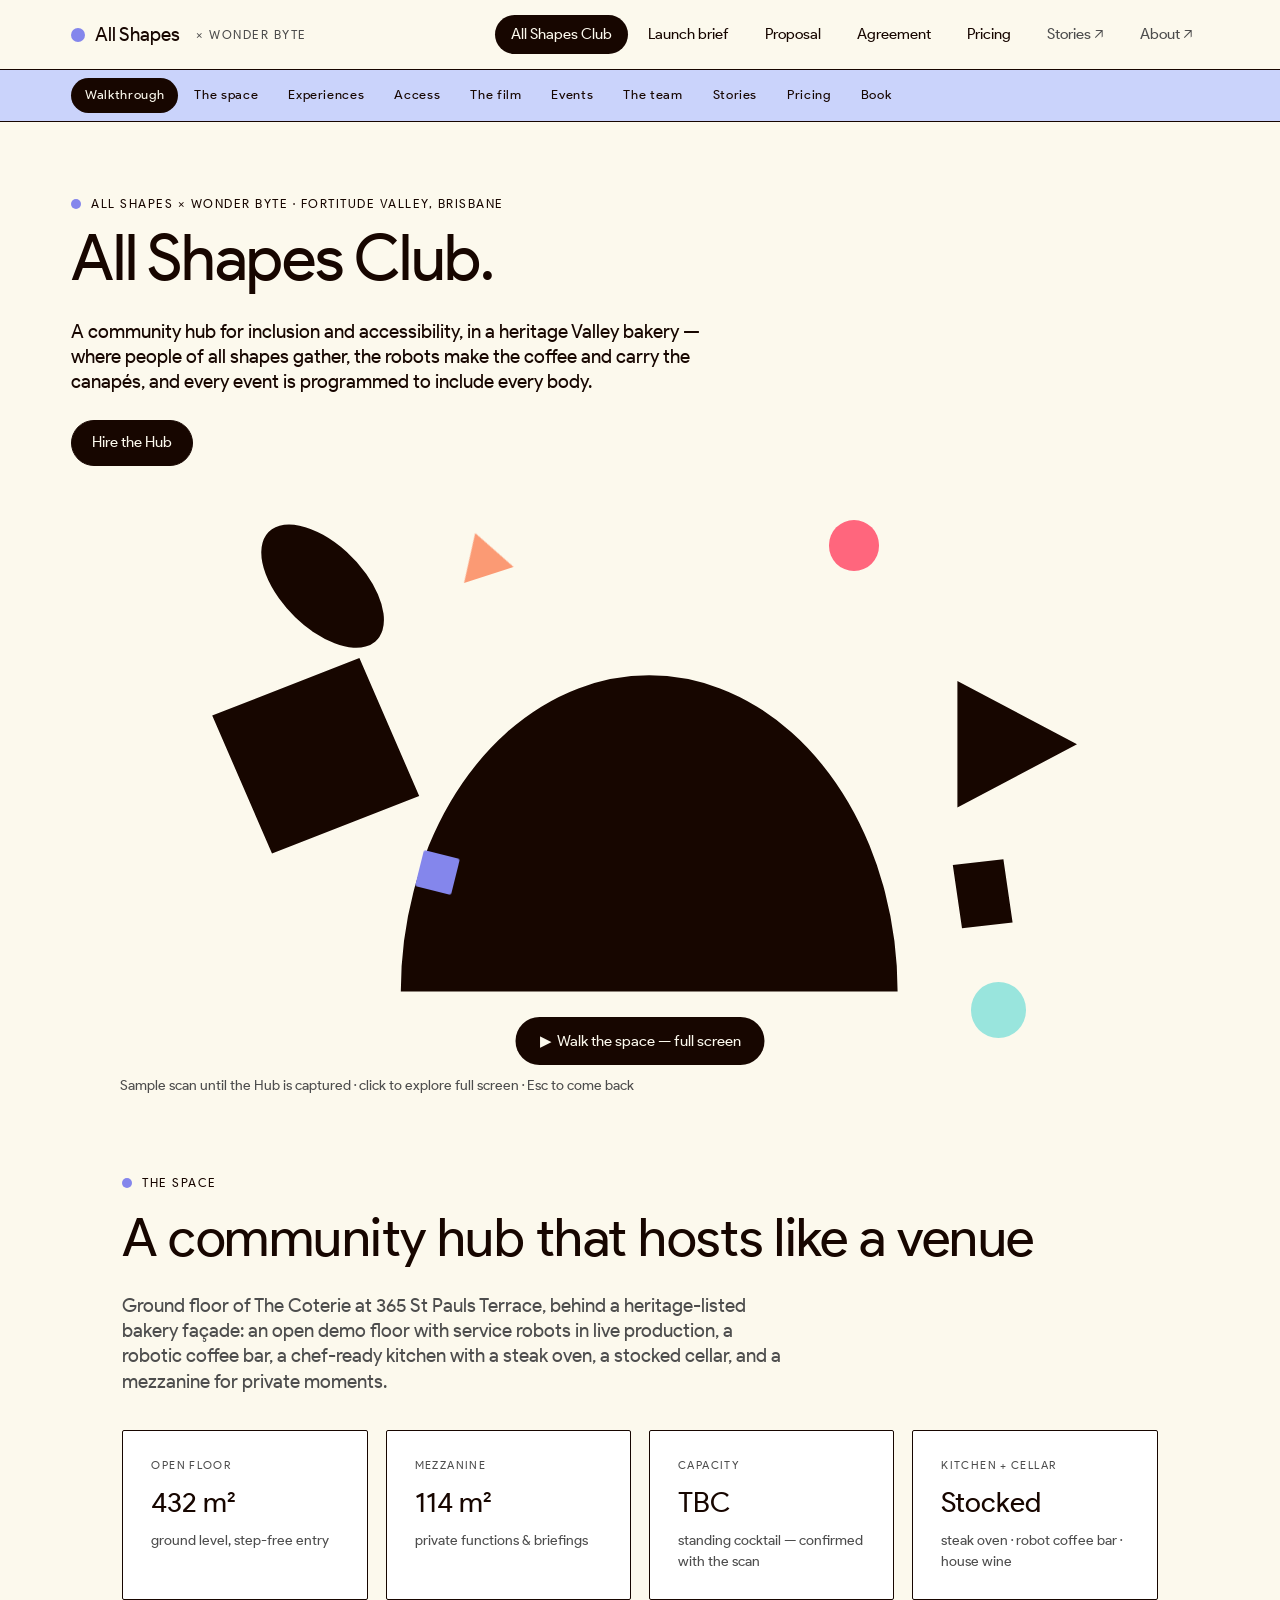
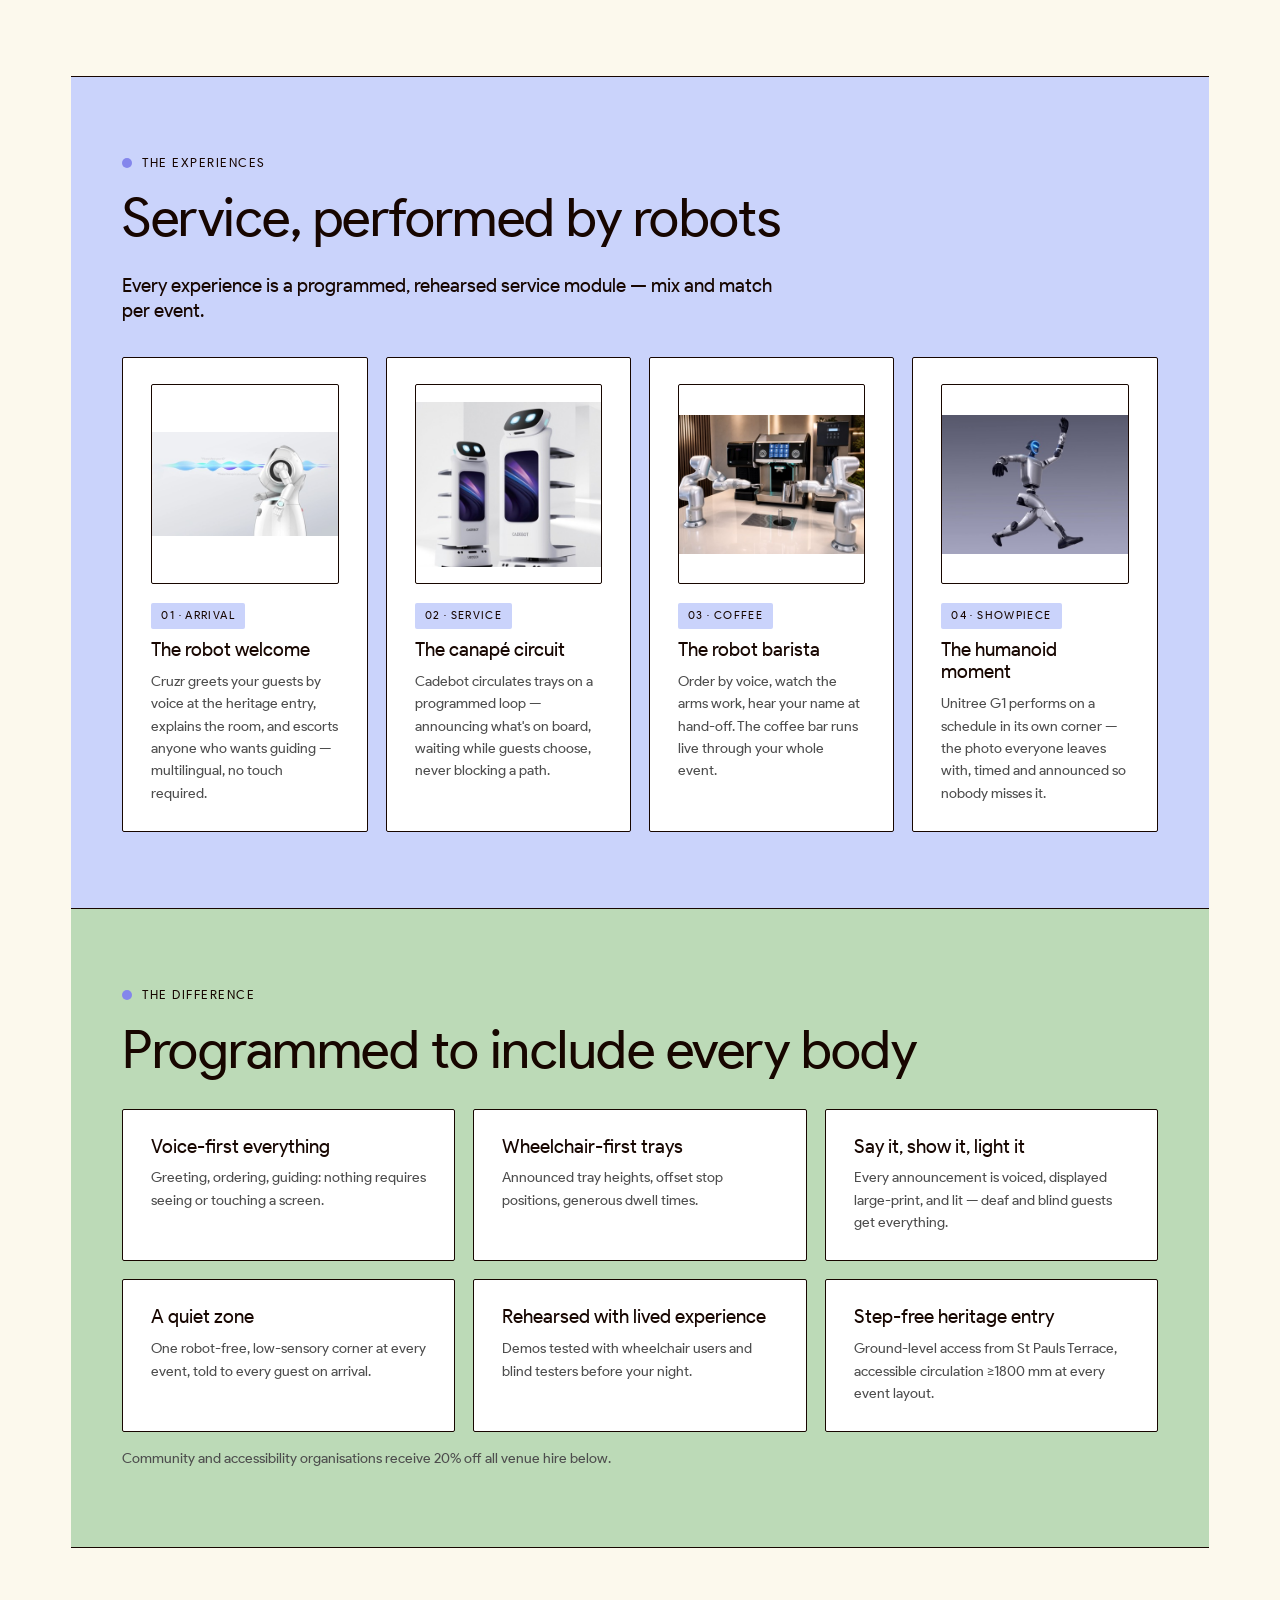
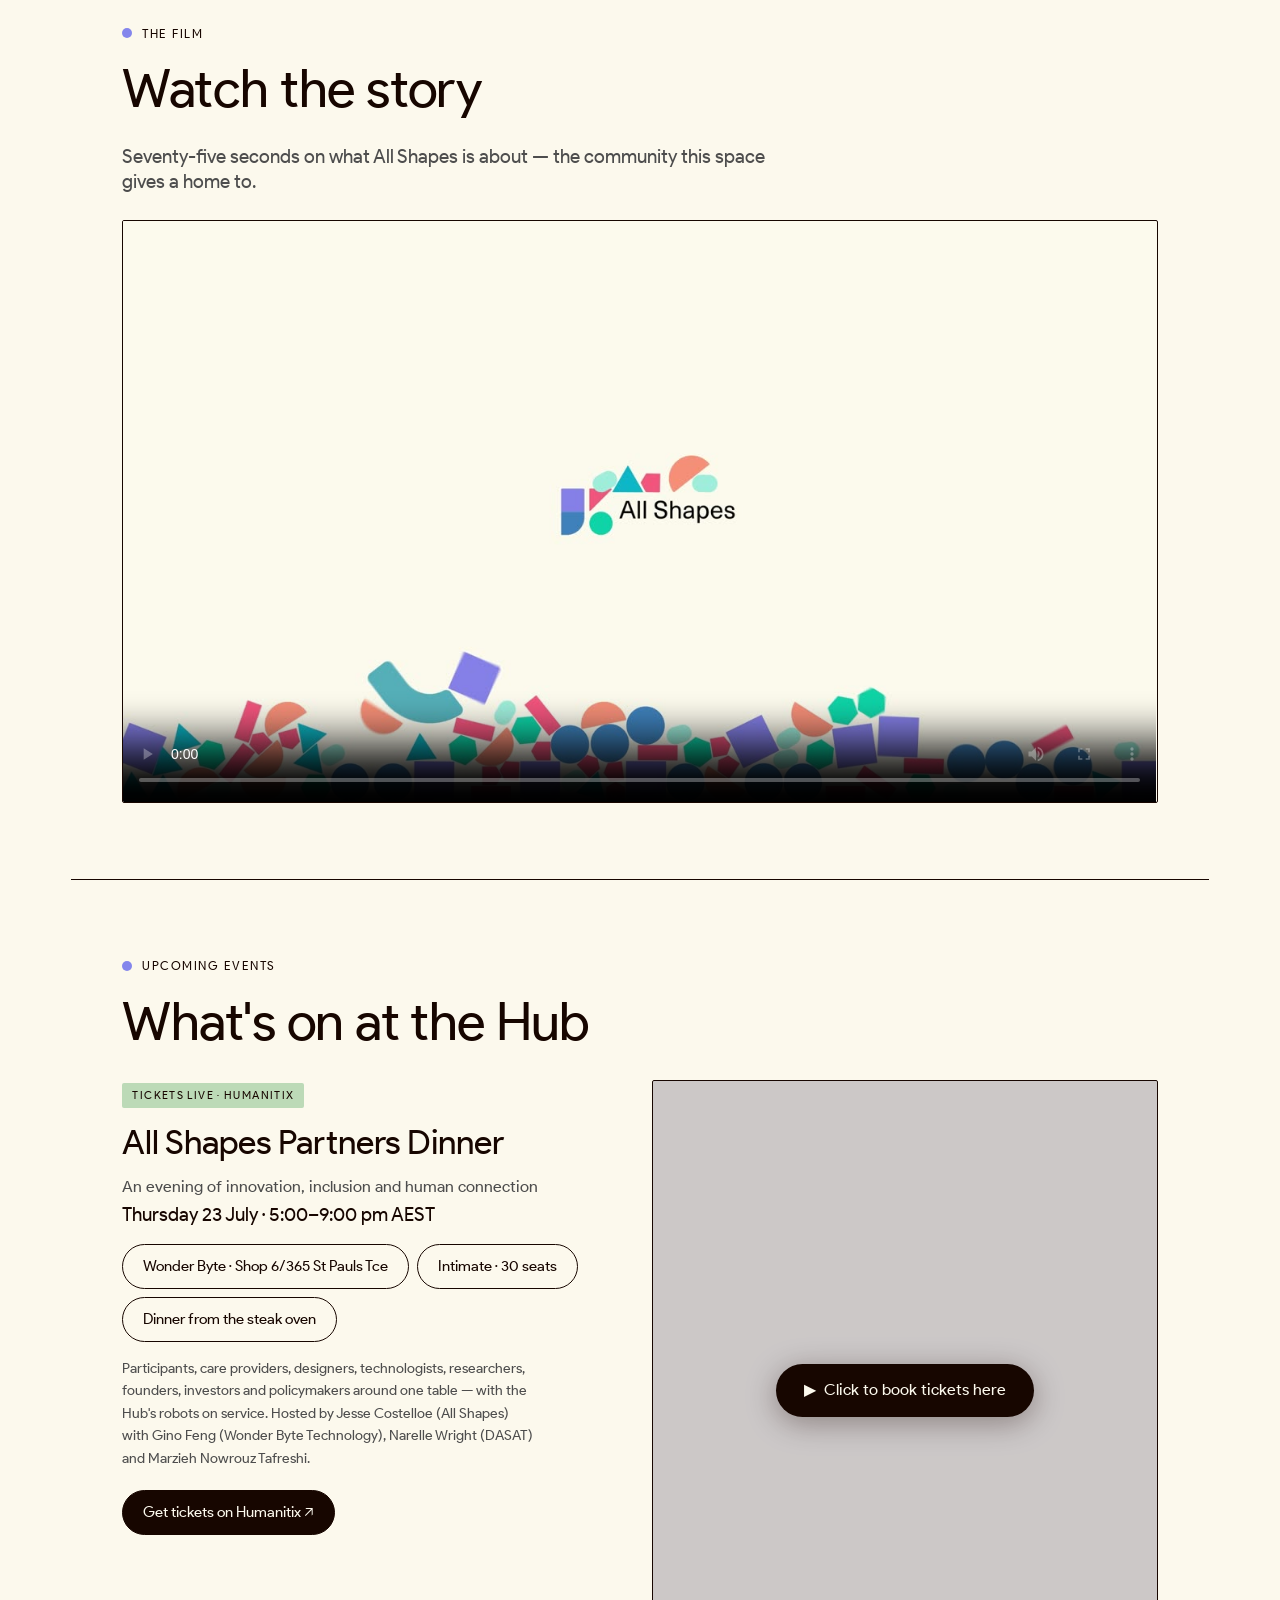
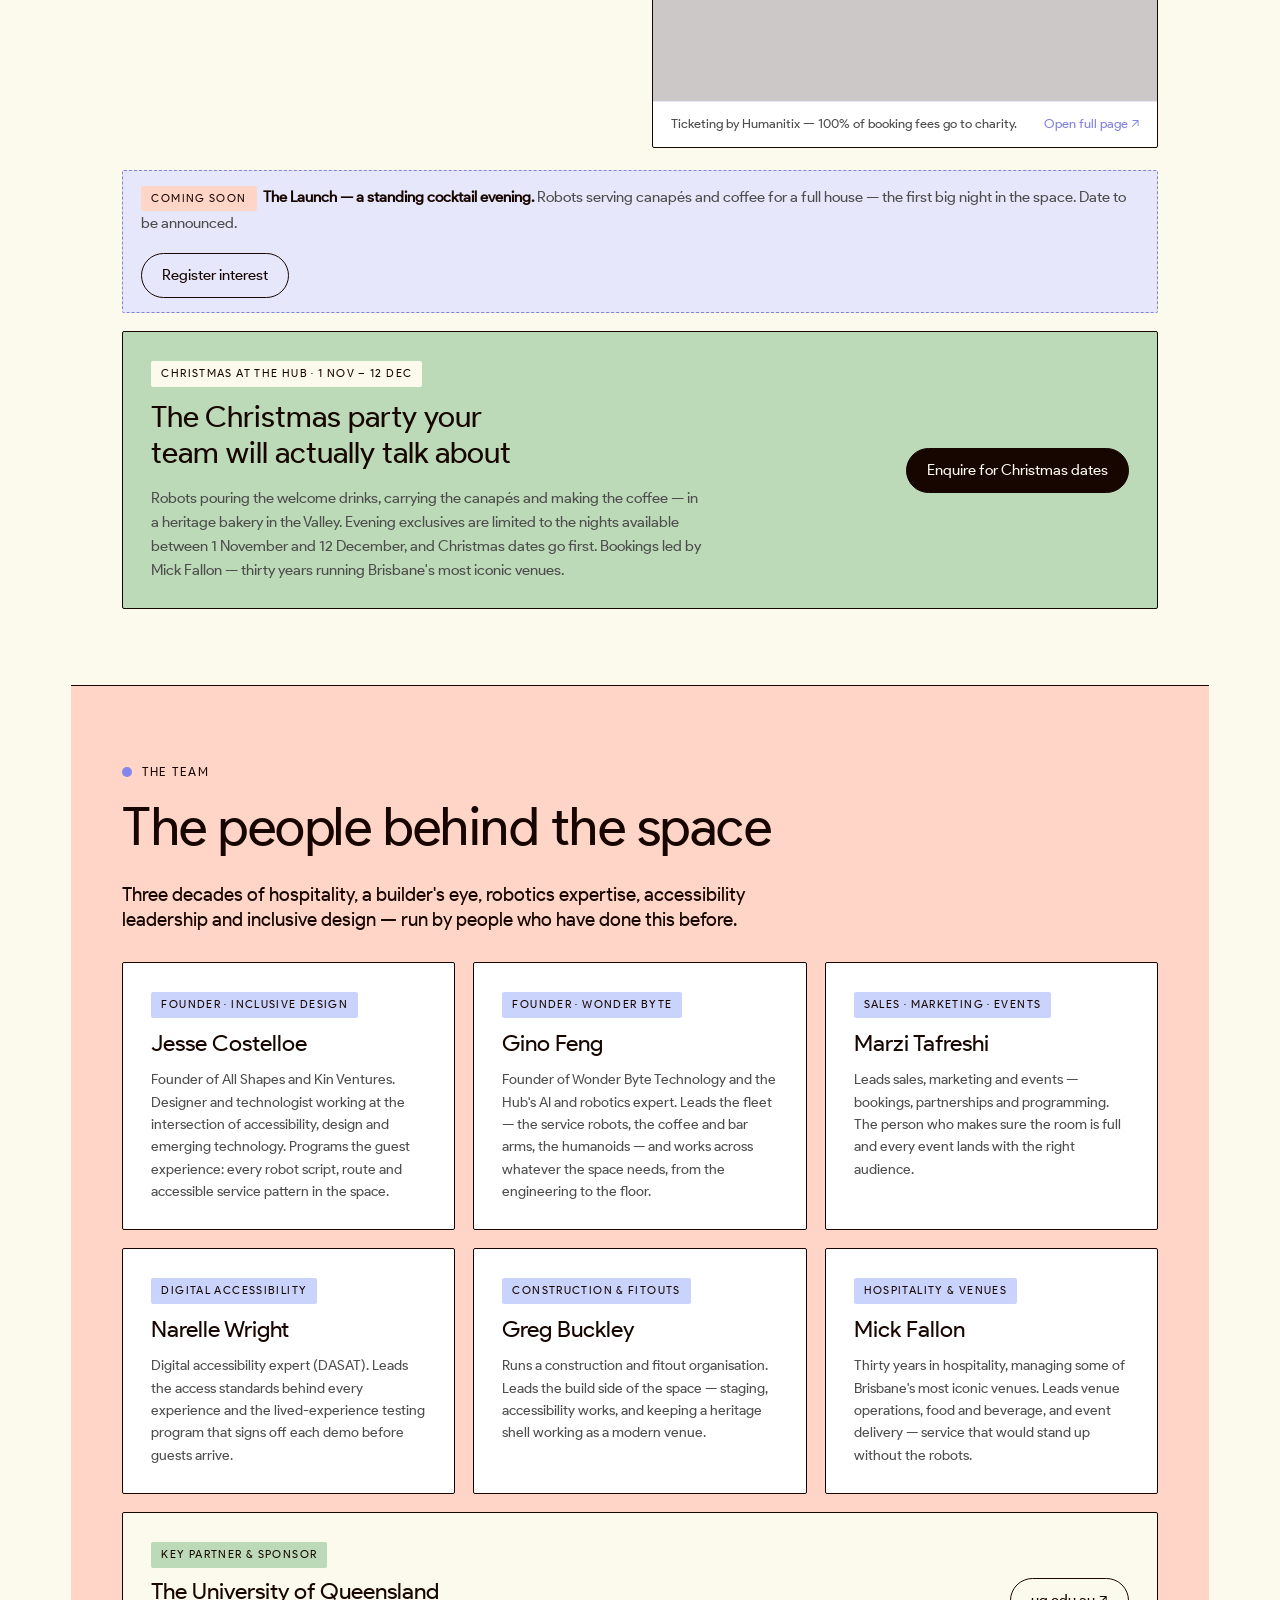
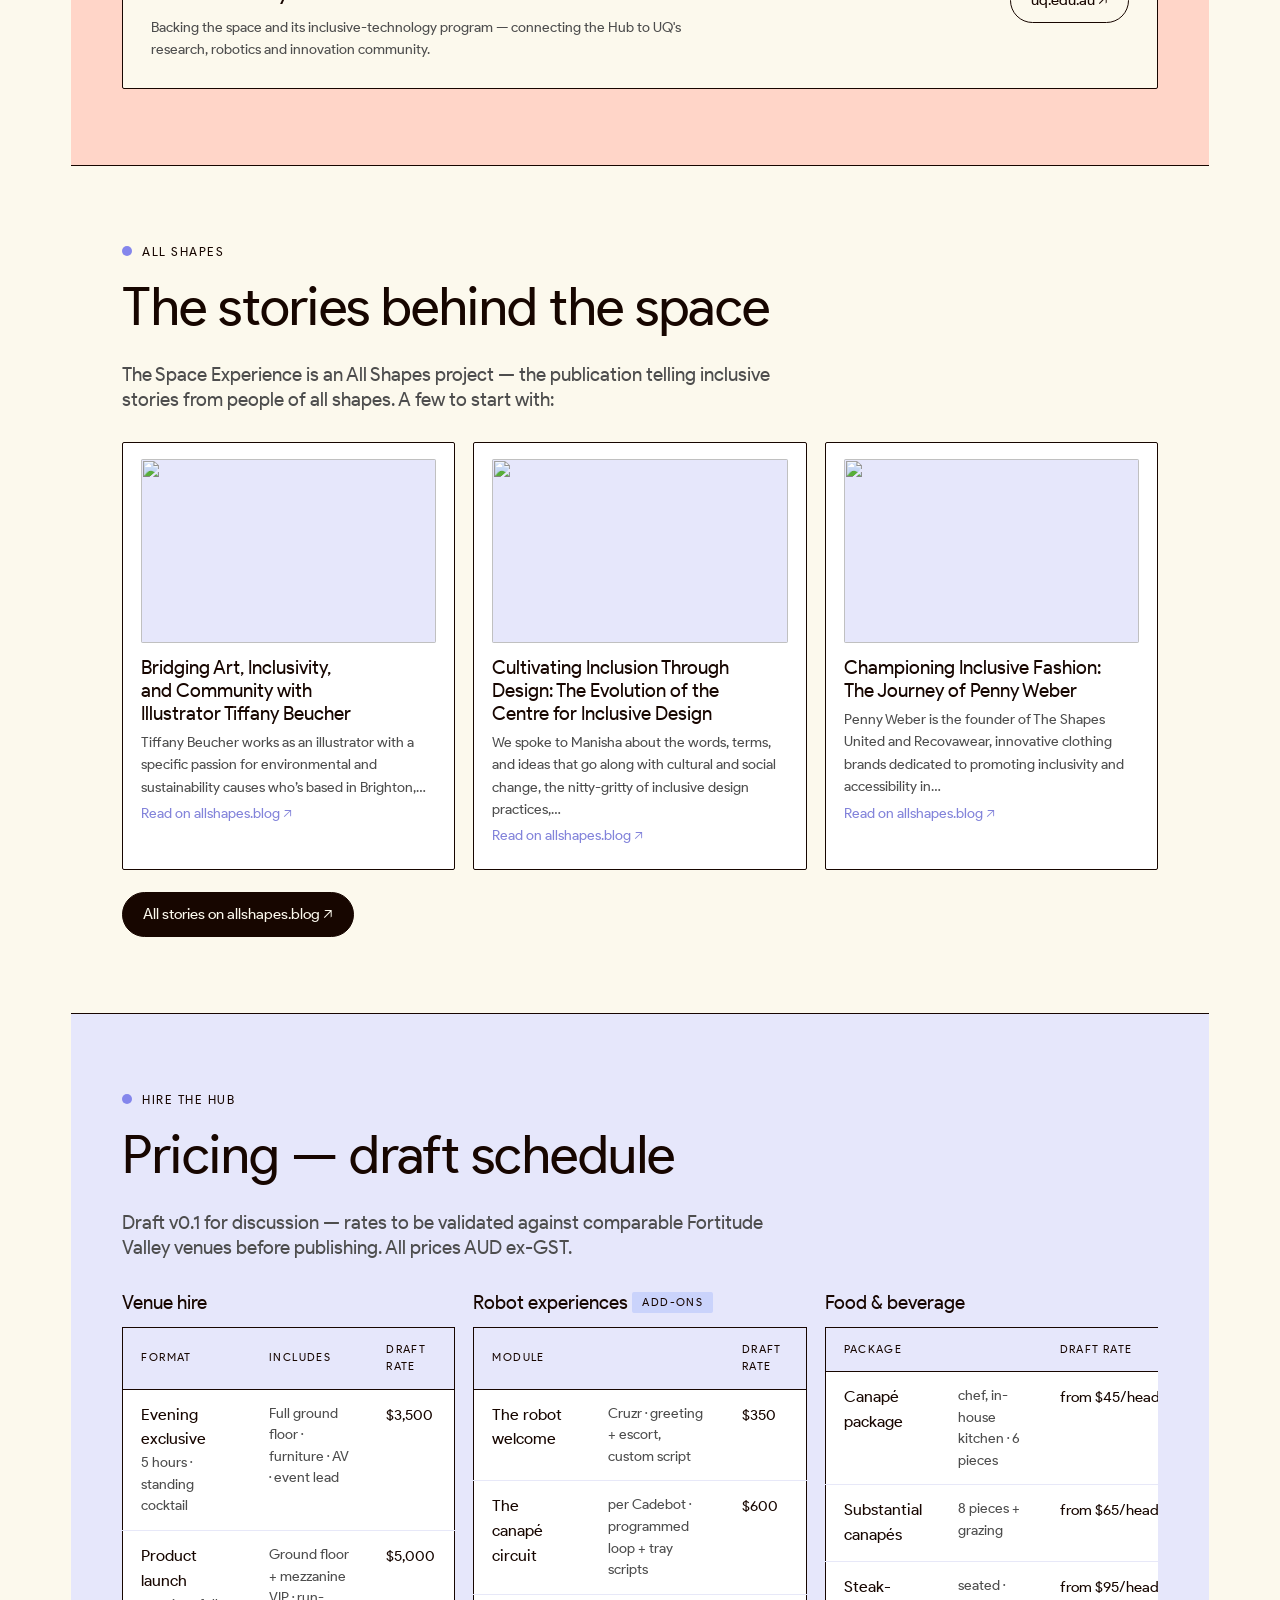
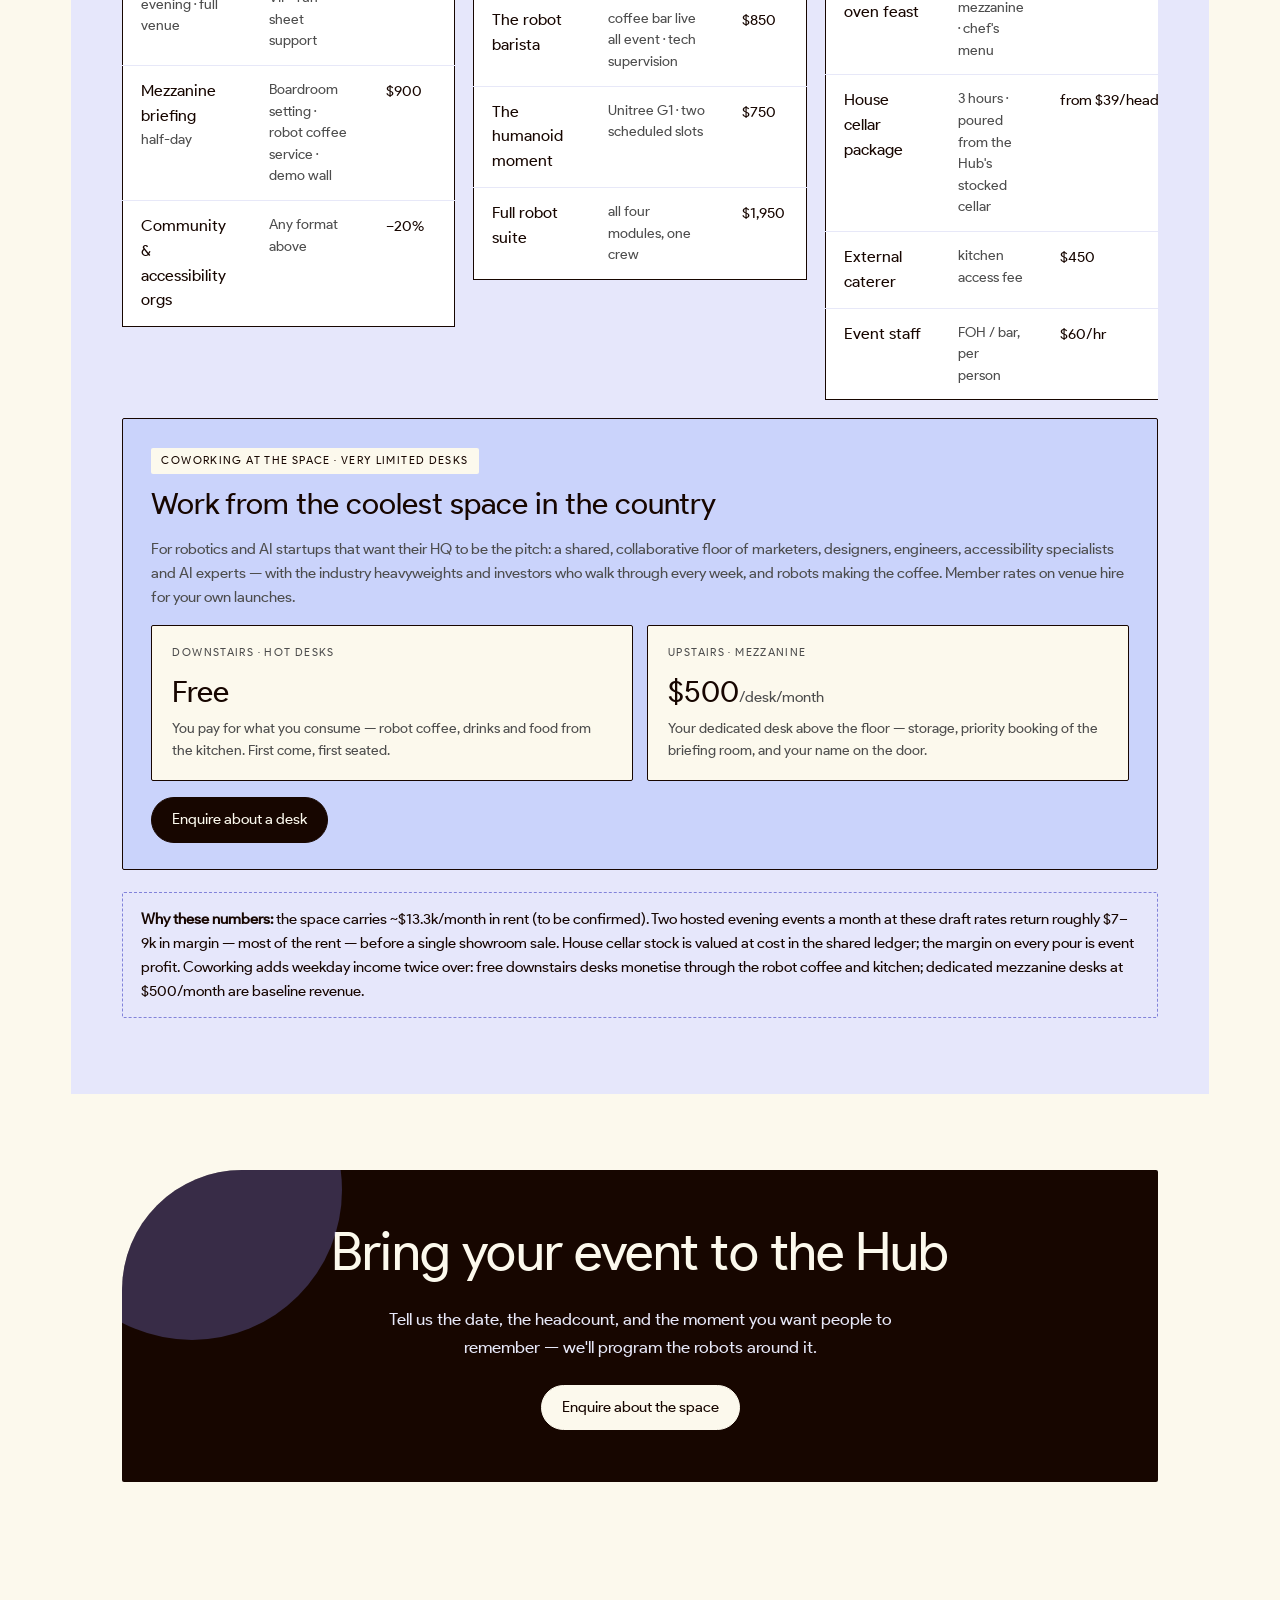
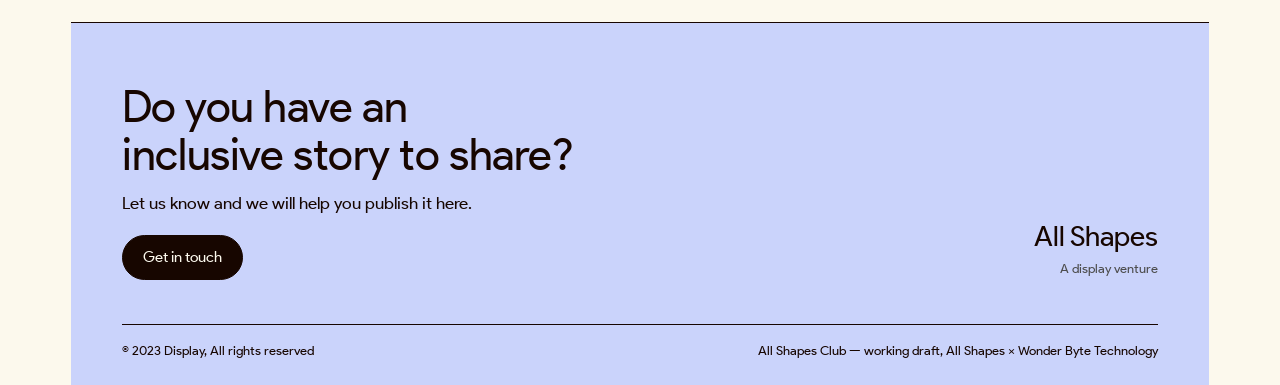
==== commit c11617a1: "Fix full-screen walkthrough: modal moved outside hero (its animation transform was trapping position" ====
--- a/index.html
+++ b/index.html
@@ -41,11 +41,6 @@
     </button>
   </div>
   <p class="sm" style="text-align:center;margin-top:6px">Sample scan until the Hub is captured · click to explore full screen · Esc to come back</p>
-  <div class="mp-modal" id="wmodal" role="dialog" aria-modal="true" aria-label="3D walkthrough">
-    <span class="mlabel">All Shapes Club · 3D walkthrough (sample scan)</span>
-    <button class="close" type="button">✕&nbsp; Back to the page</button>
-    <iframe data-src="https://my.matterport.com/show/?m=E3hAQ6e2xLR&play=1" title="3D walkthrough (sample Matterport space)" allow="fullscreen; xr-spatial-tracking" allowfullscreen></iframe>
-  </div></div>
 
 <section id="space"><div class="shell">
   <p class="label">The space</p>
@@ -286,7 +281,12 @@
     <div class="brand"><div class="bg">All Shapes</div><div class="s">A display venture</div></div>
   </div>
   <div class="legal"><span>© 2023 Display, All rights reserved</span><span>All Shapes Club — working draft, All Shapes × Wonder Byte Technology</span></div>
-</div></footer><script>
+</div></footer>  <div class="mp-modal" id="wmodal" role="dialog" aria-modal="true" aria-label="3D walkthrough">
+    <span class="mlabel">All Shapes Club · 3D walkthrough (sample scan)</span>
+    <button class="close" type="button">✕&nbsp; Back to the page</button>
+    <iframe data-src="https://my.matterport.com/show/?m=E3hAQ6e2xLR&play=1&qs=1" title="3D walkthrough (sample Matterport space)" allow="fullscreen; xr-spatial-tracking" allowfullscreen></iframe>
+  </div></div>
+<script>
 const spyLinks=[...document.querySelectorAll('[data-spy]')];
 const obs=new IntersectionObserver(es=>{es.forEach(e=>{if(e.isIntersecting){spyLinks.forEach(l=>l.classList.toggle('on',l.dataset.spy===e.target.id));}})},{rootMargin:'-30% 0px -60% 0px'});
 spyLinks.forEach(l=>{const t=document.getElementById(l.dataset.spy);if(t)obs.observe(t);});
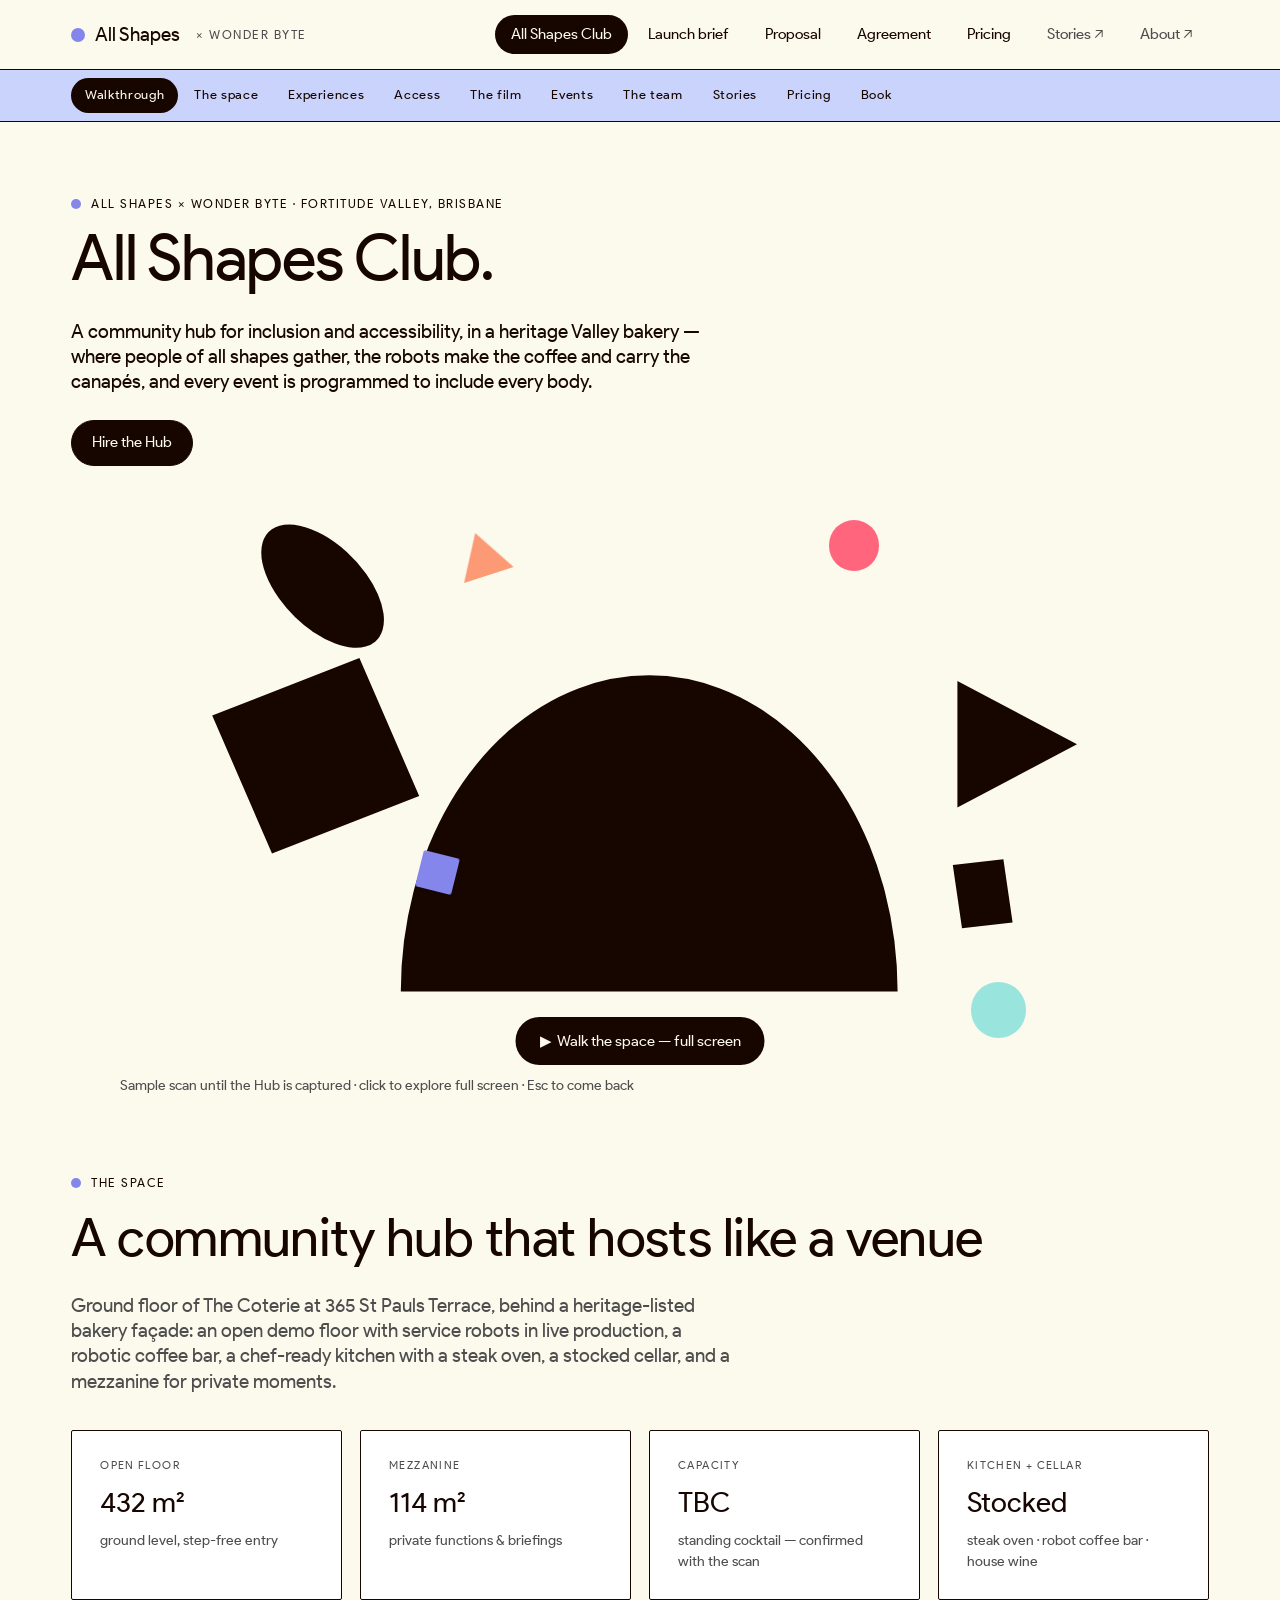
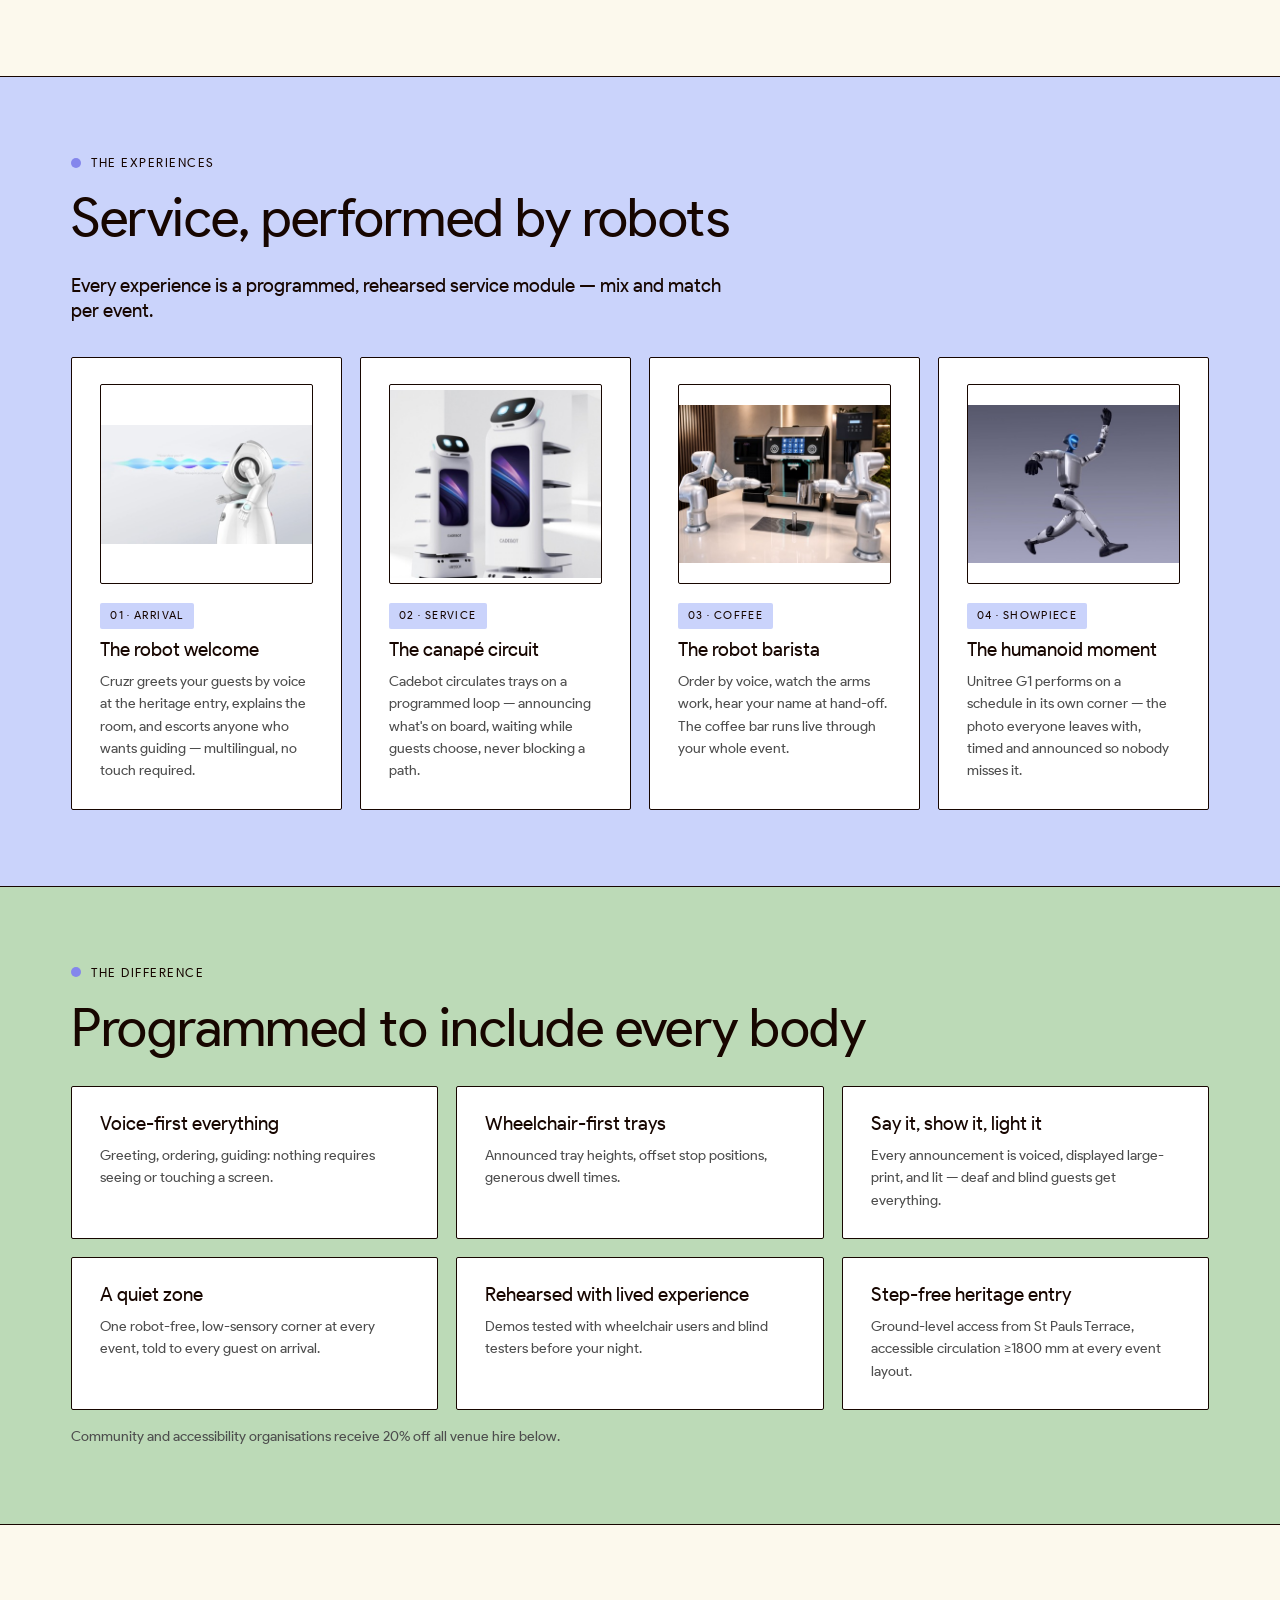
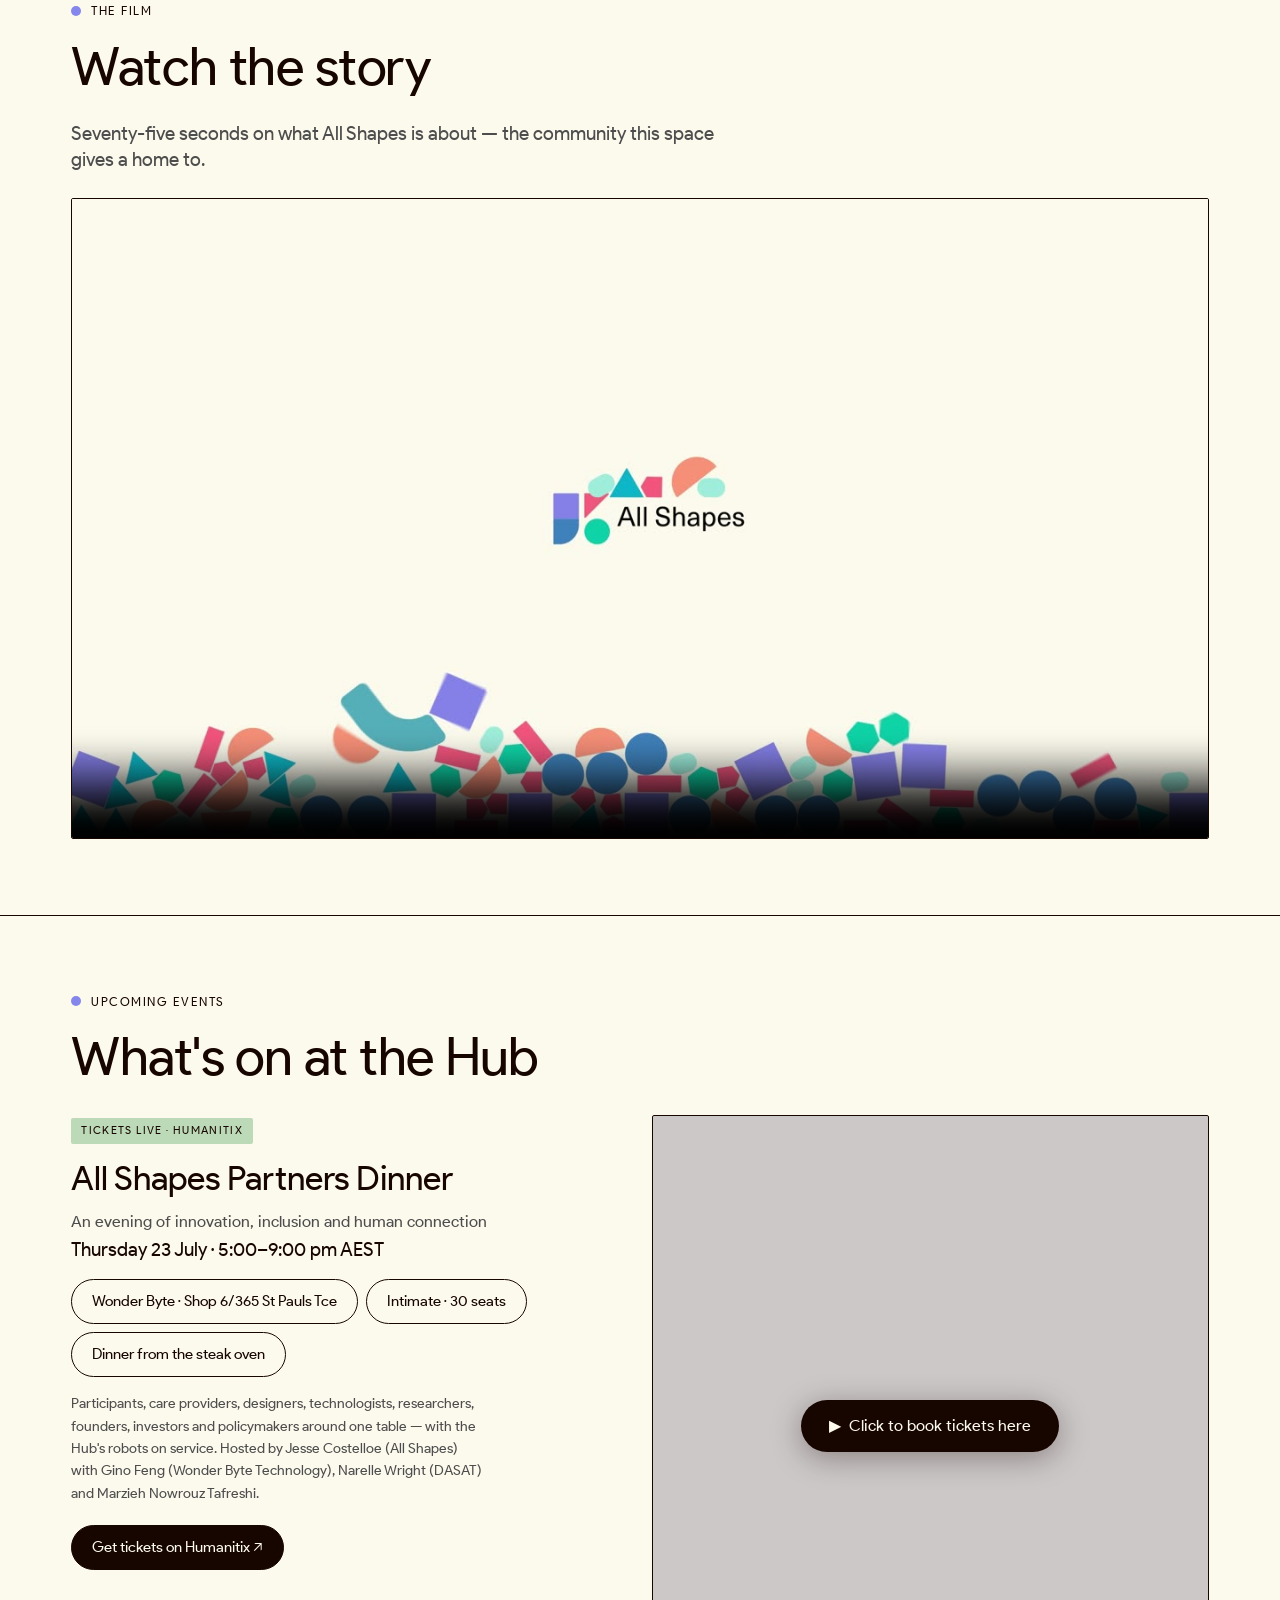
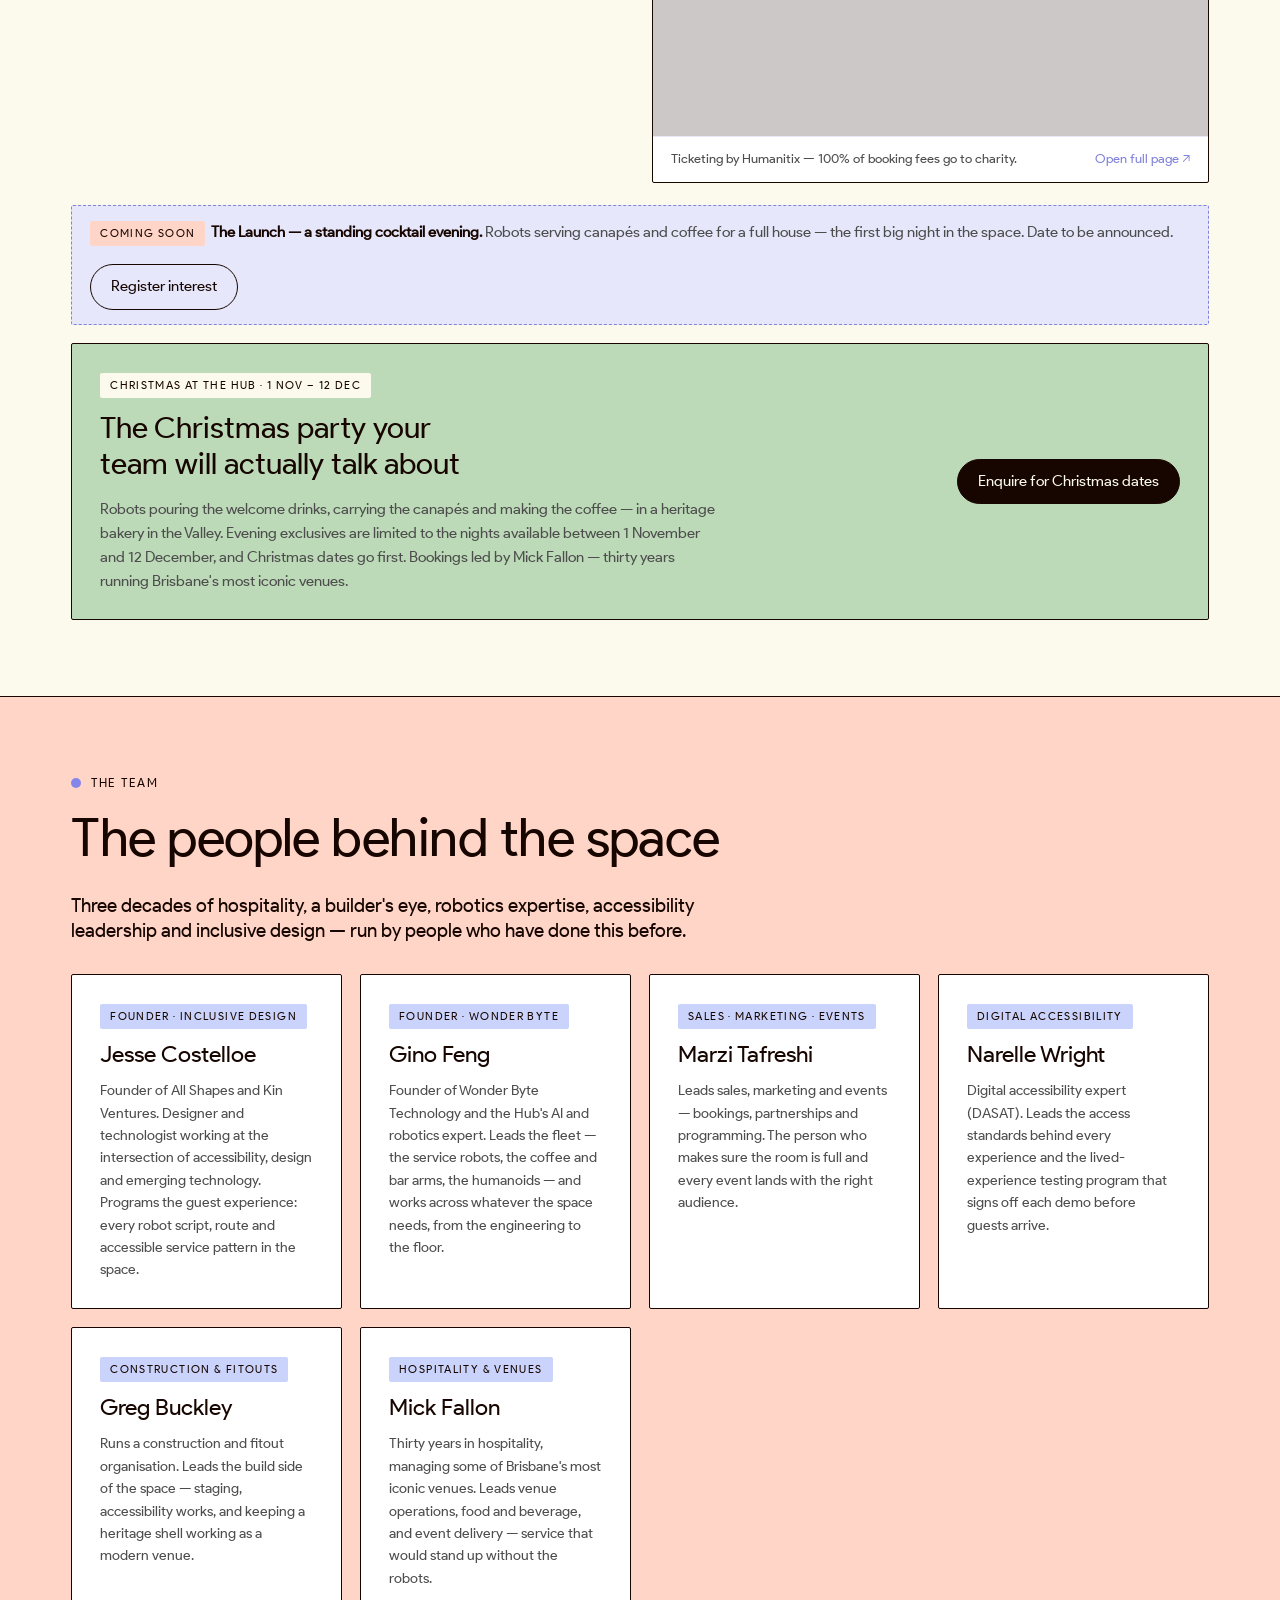
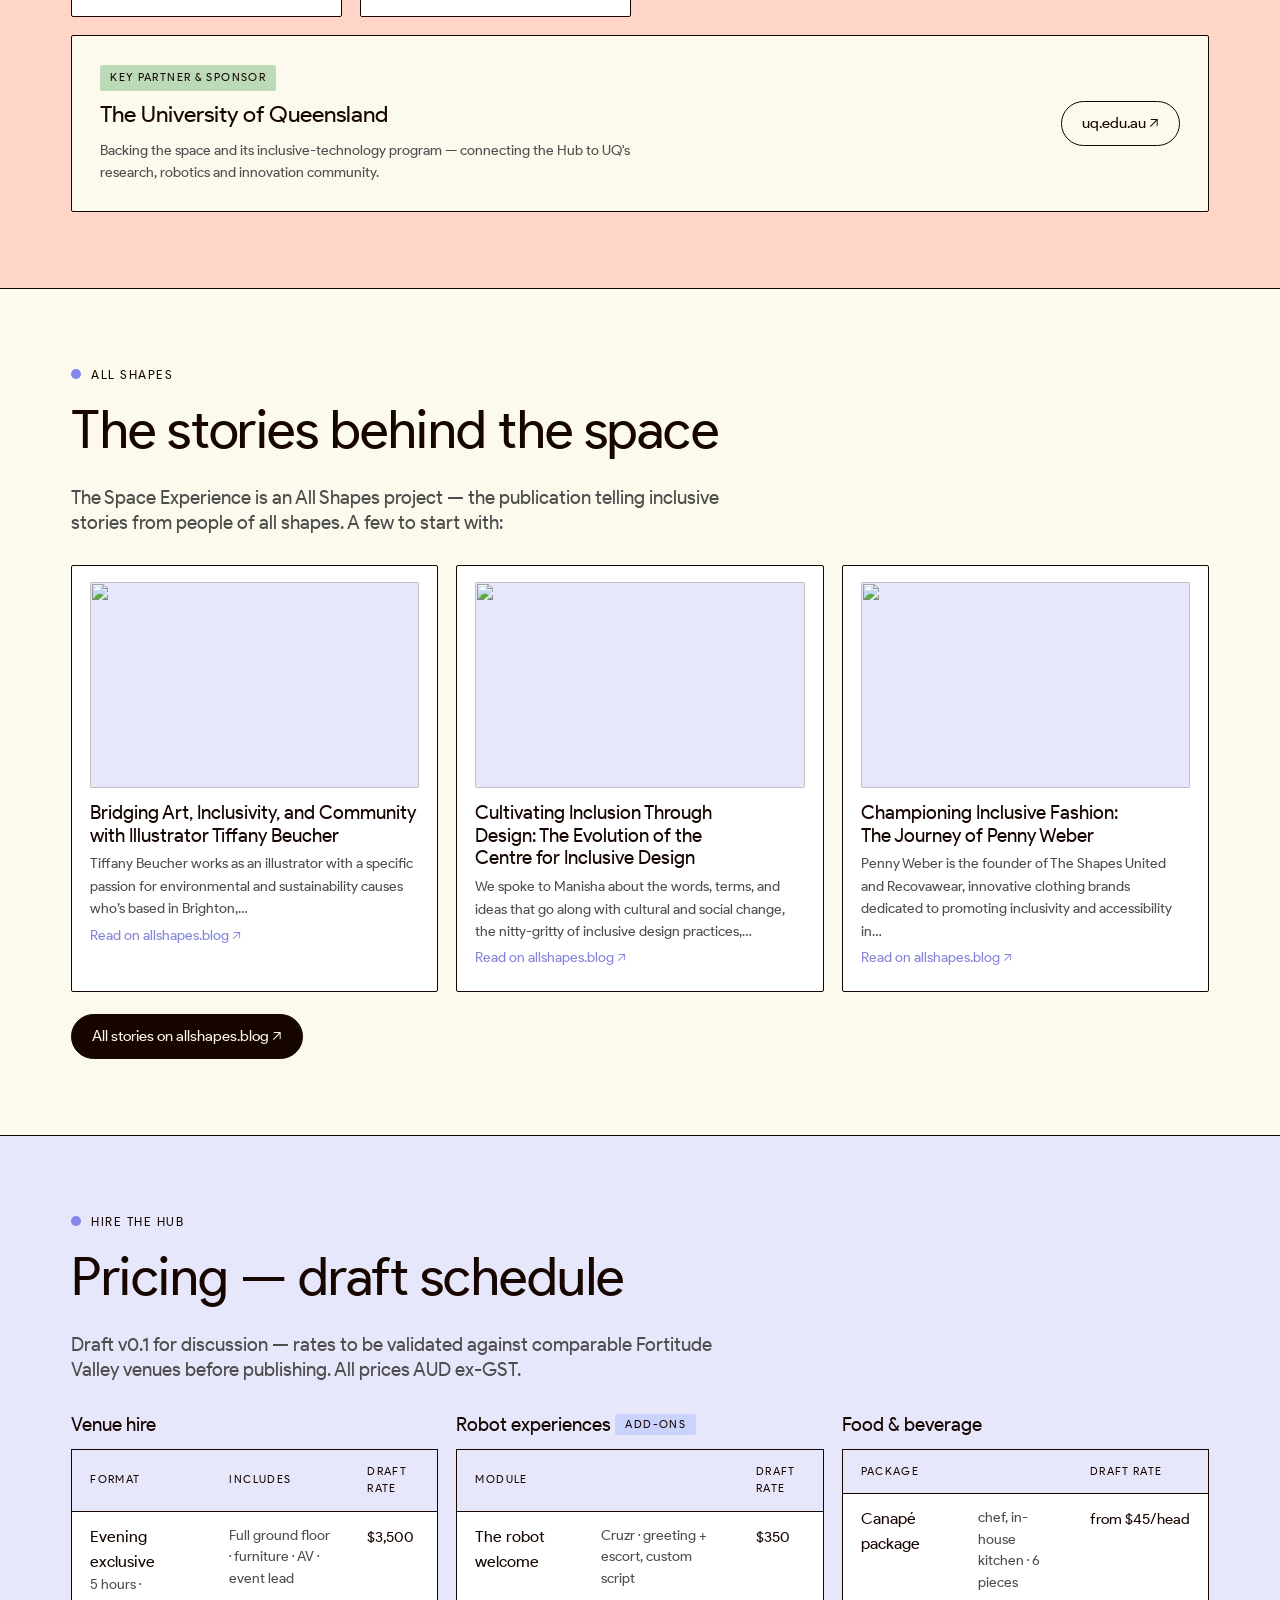
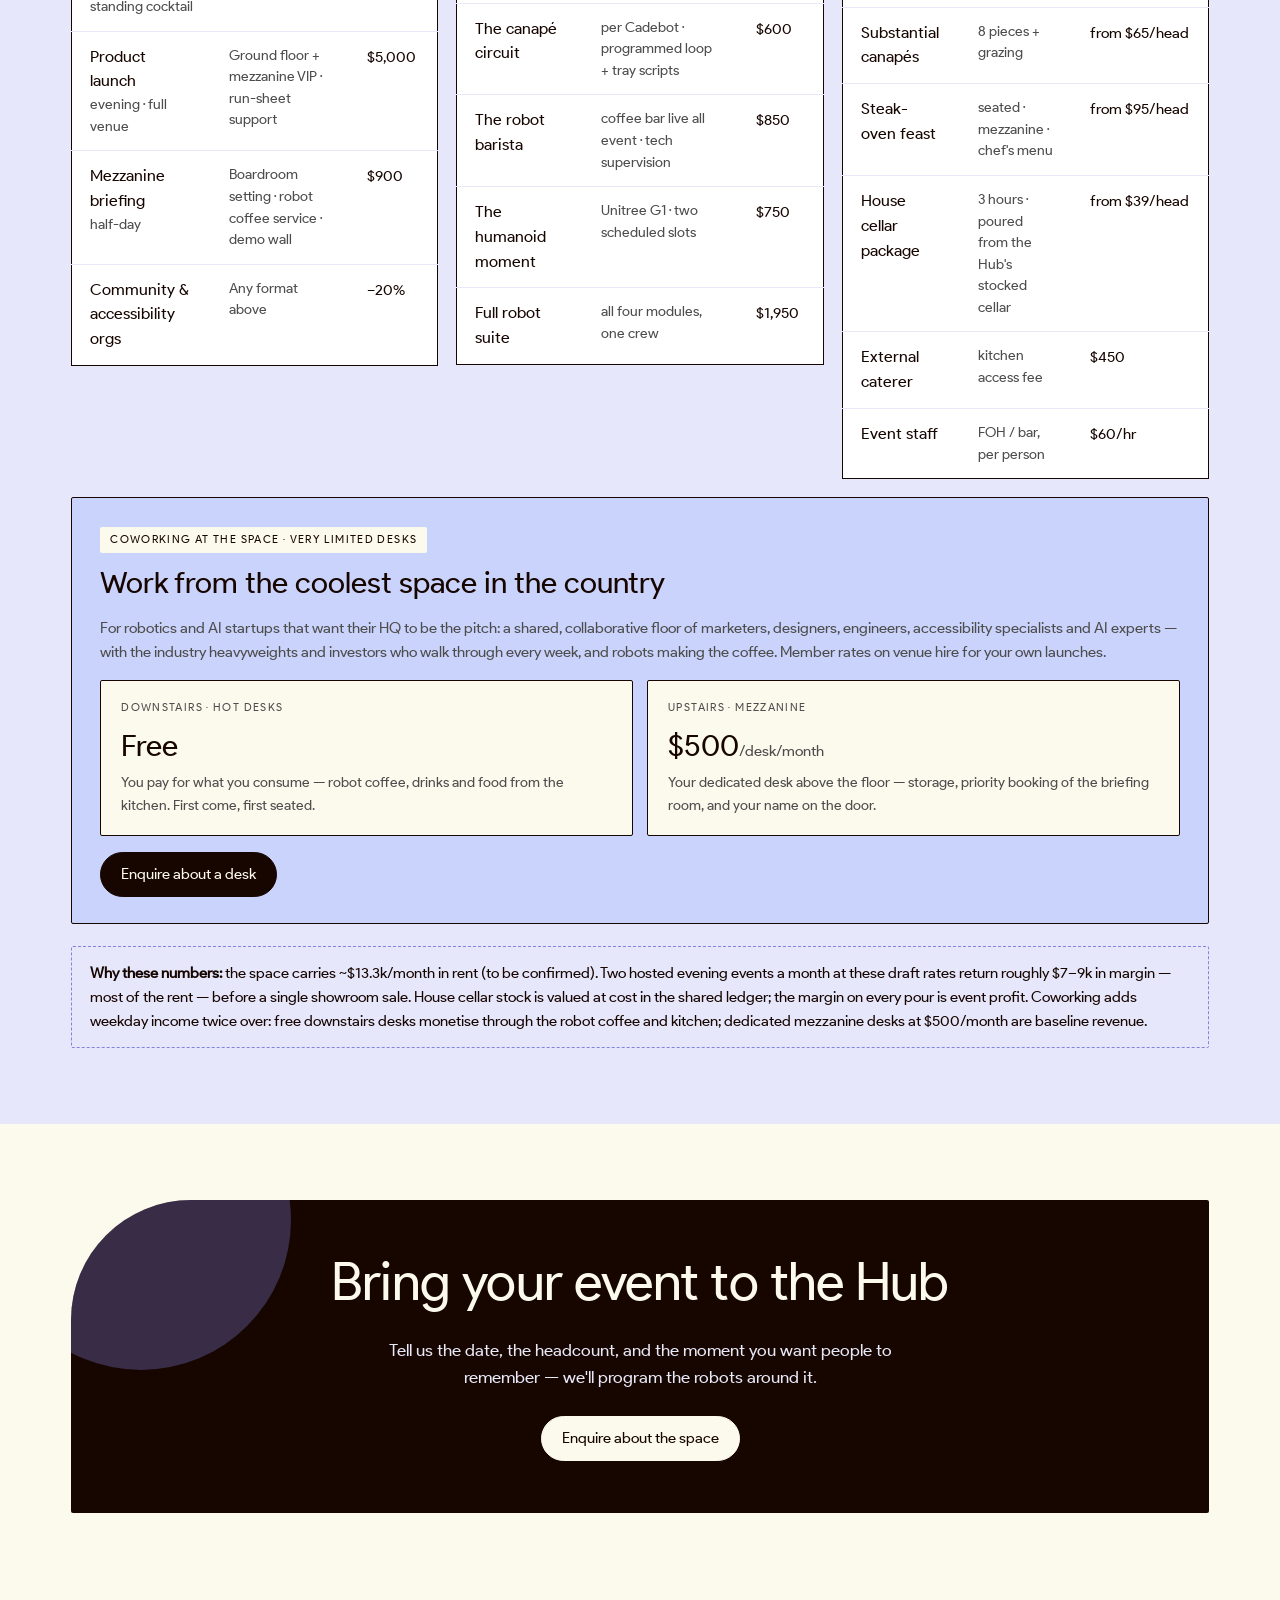
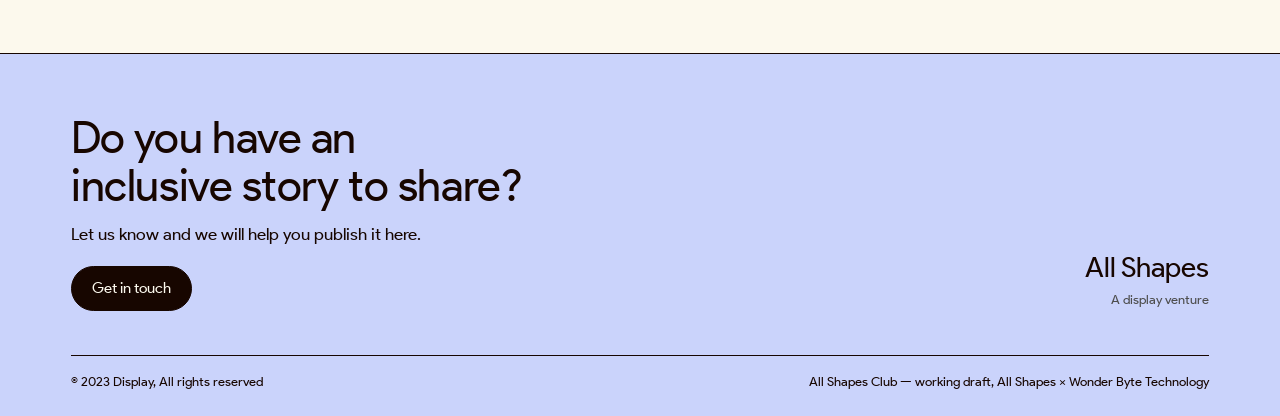
==== commit 9a9c5aff: "Fix DOM structure: close hero properly, drop stray div — frees the fixed modal from the transformed " ====
--- a/index.html
+++ b/index.html
@@ -41,6 +41,8 @@
     </button>
   </div>
   <p class="sm" style="text-align:center;margin-top:6px">Sample scan until the Hub is captured · click to explore full screen · Esc to come back</p>
+</div>
+</div>
 
 <section id="space"><div class="shell">
   <p class="label">The space</p>
@@ -285,7 +287,7 @@
     <span class="mlabel">All Shapes Club · 3D walkthrough (sample scan)</span>
     <button class="close" type="button">✕&nbsp; Back to the page</button>
     <iframe data-src="https://my.matterport.com/show/?m=E3hAQ6e2xLR&play=1&qs=1" title="3D walkthrough (sample Matterport space)" allow="fullscreen; xr-spatial-tracking" allowfullscreen></iframe>
-  </div></div>
+  </div>
 <script>
 const spyLinks=[...document.querySelectorAll('[data-spy]')];
 const obs=new IntersectionObserver(es=>{es.forEach(e=>{if(e.isIntersecting){spyLinks.forEach(l=>l.classList.toggle('on',l.dataset.spy===e.target.id));}})},{rootMargin:'-30% 0px -60% 0px'});
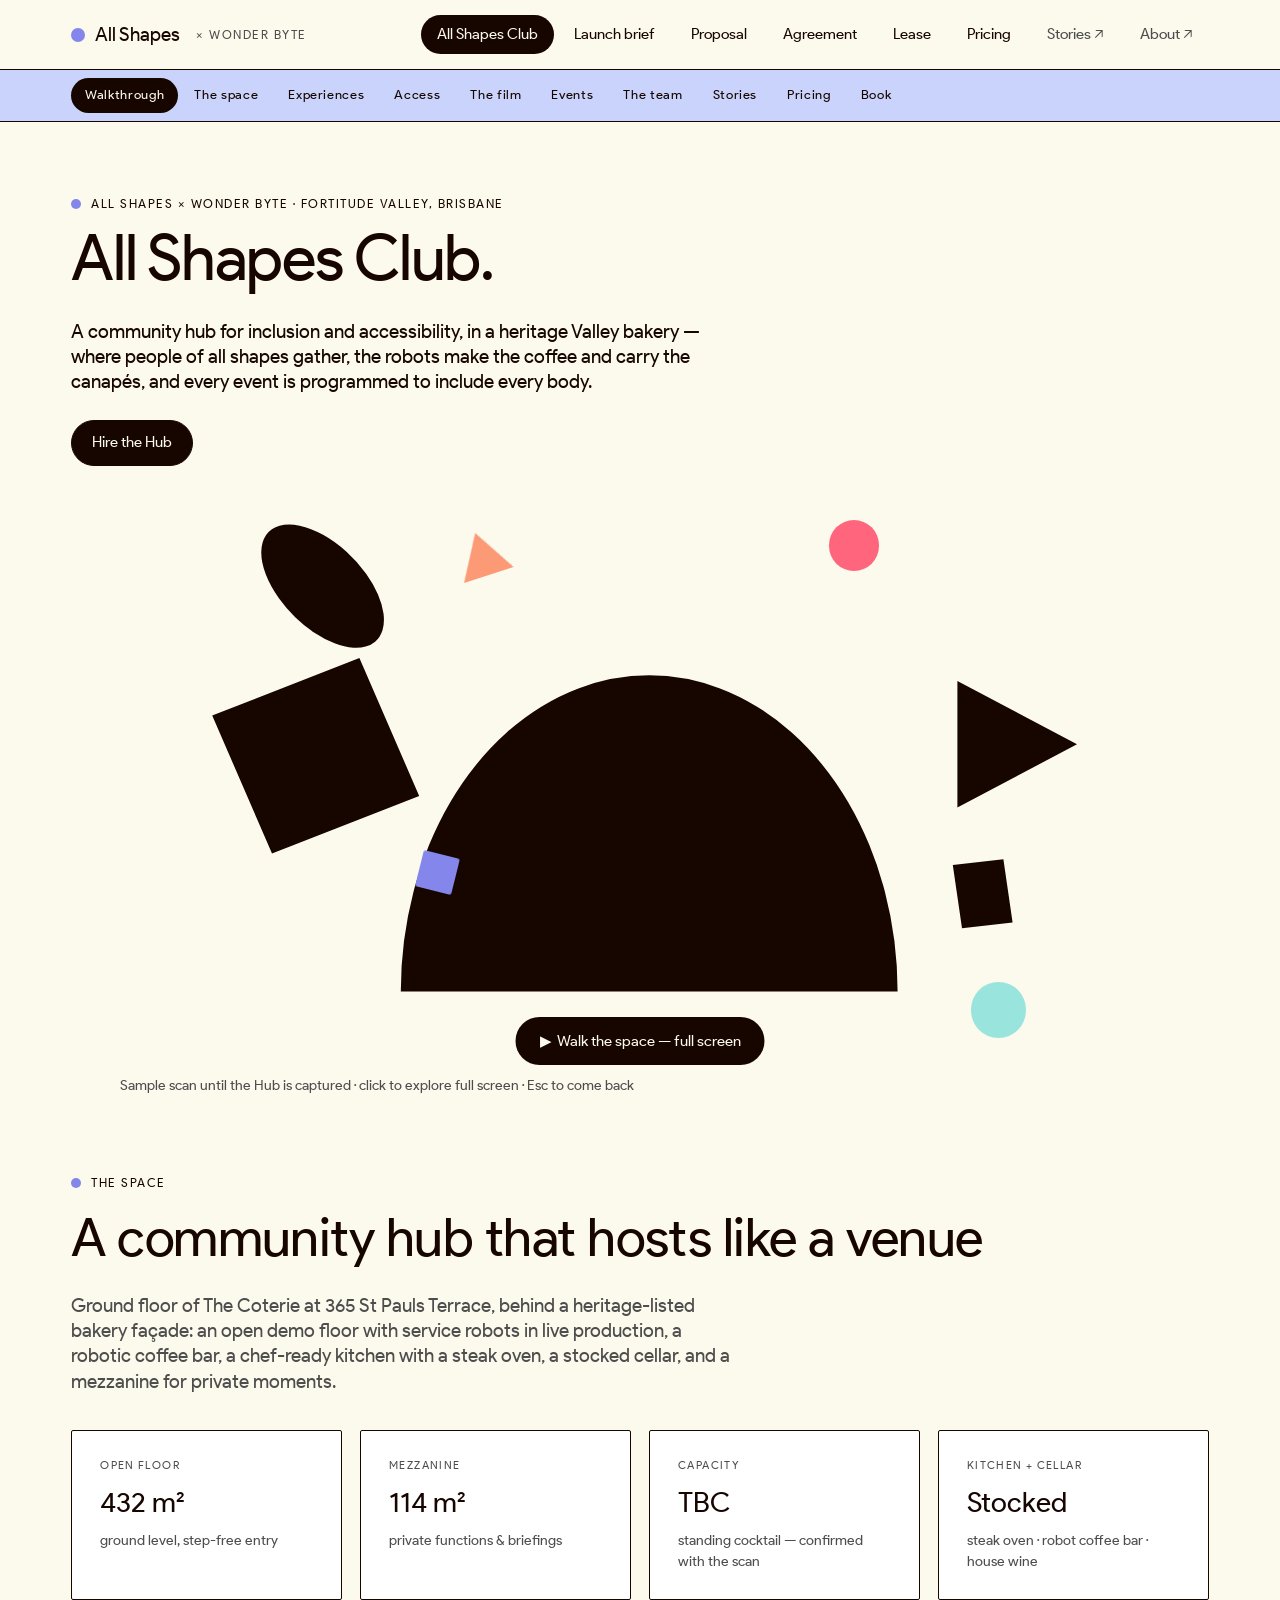
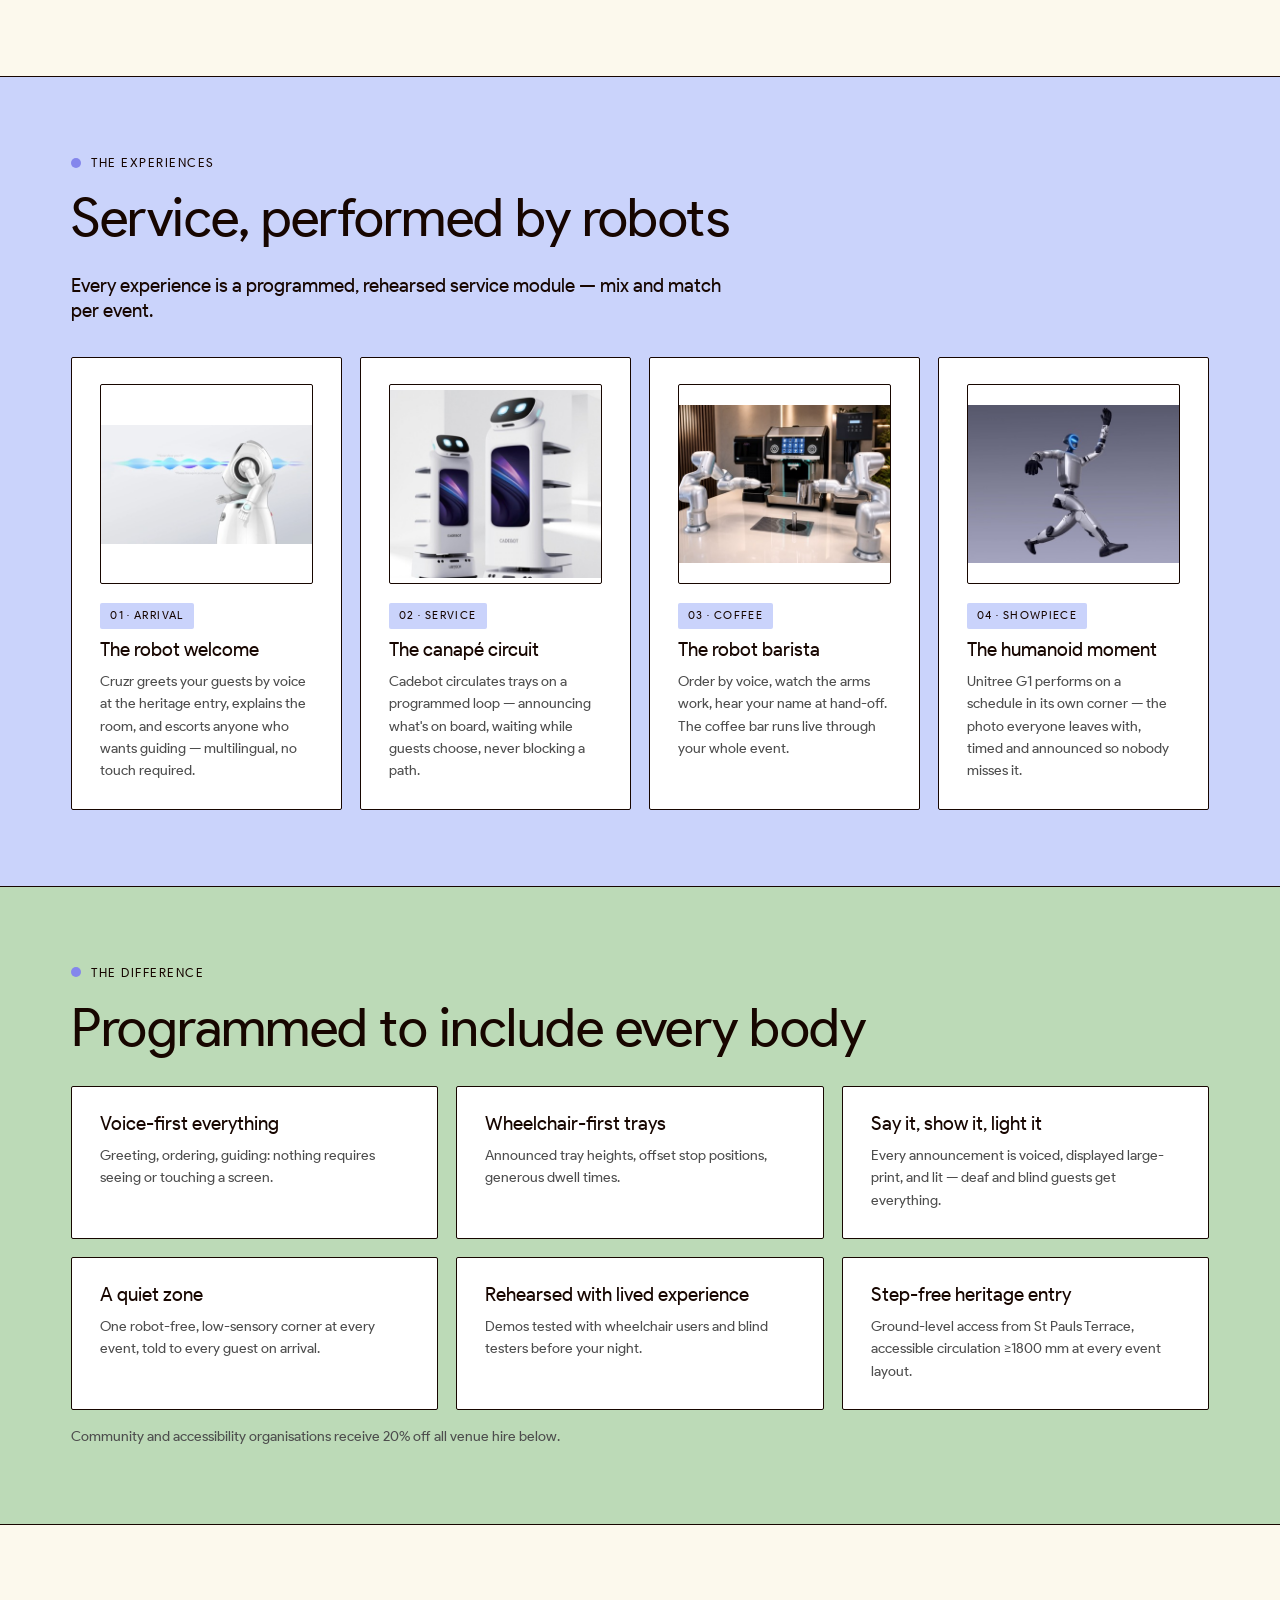
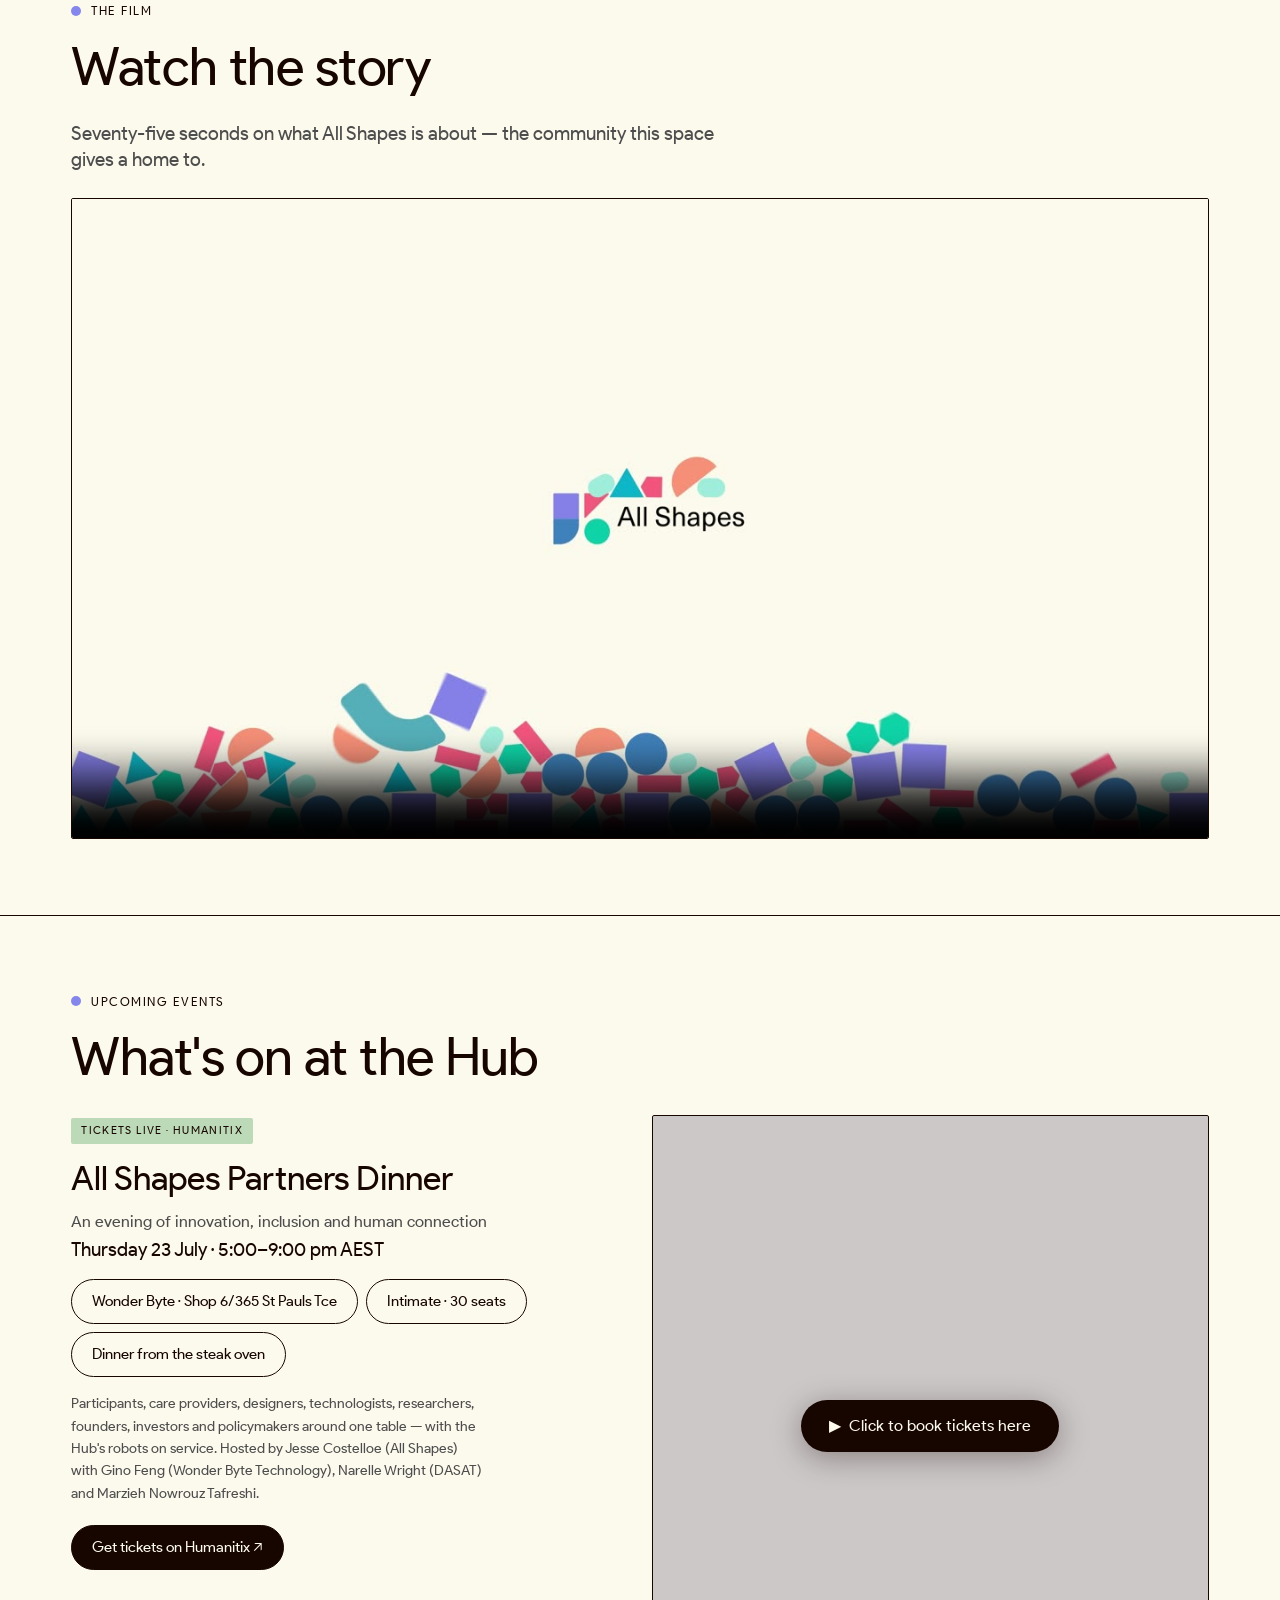
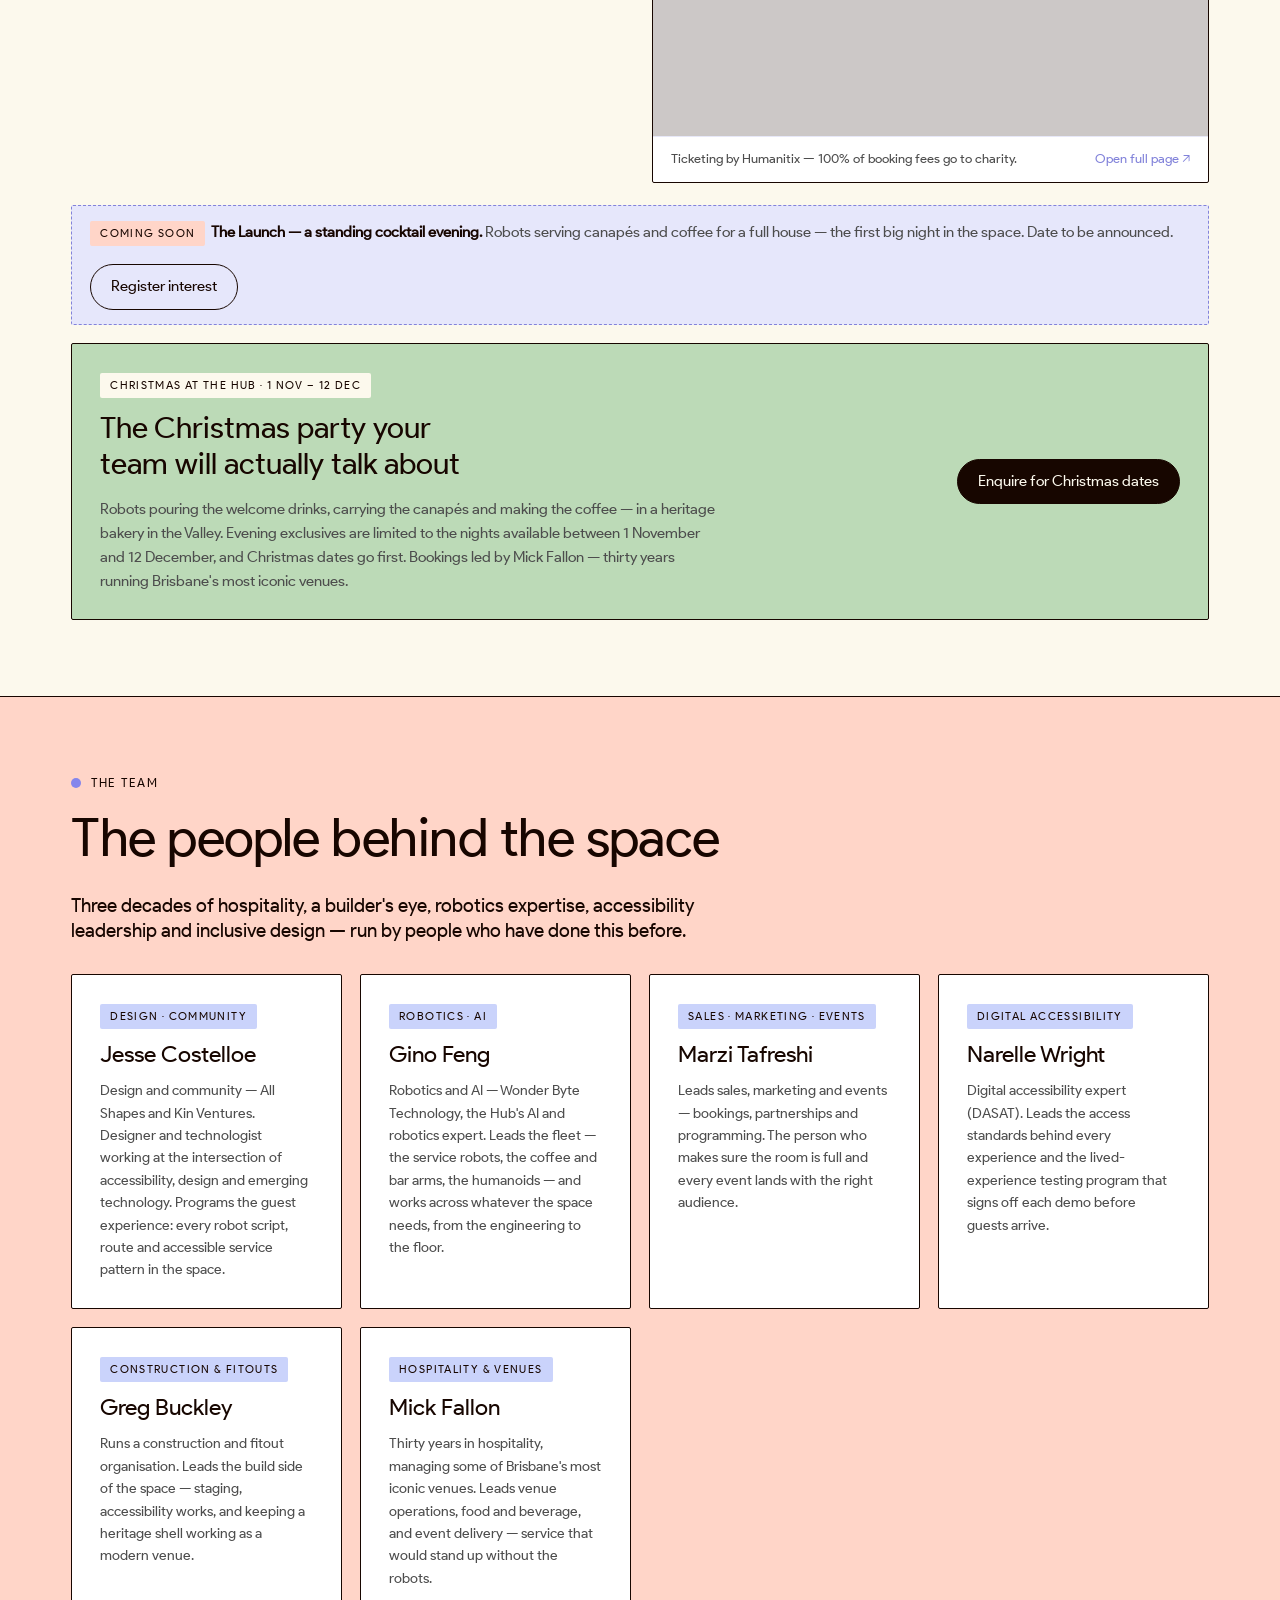
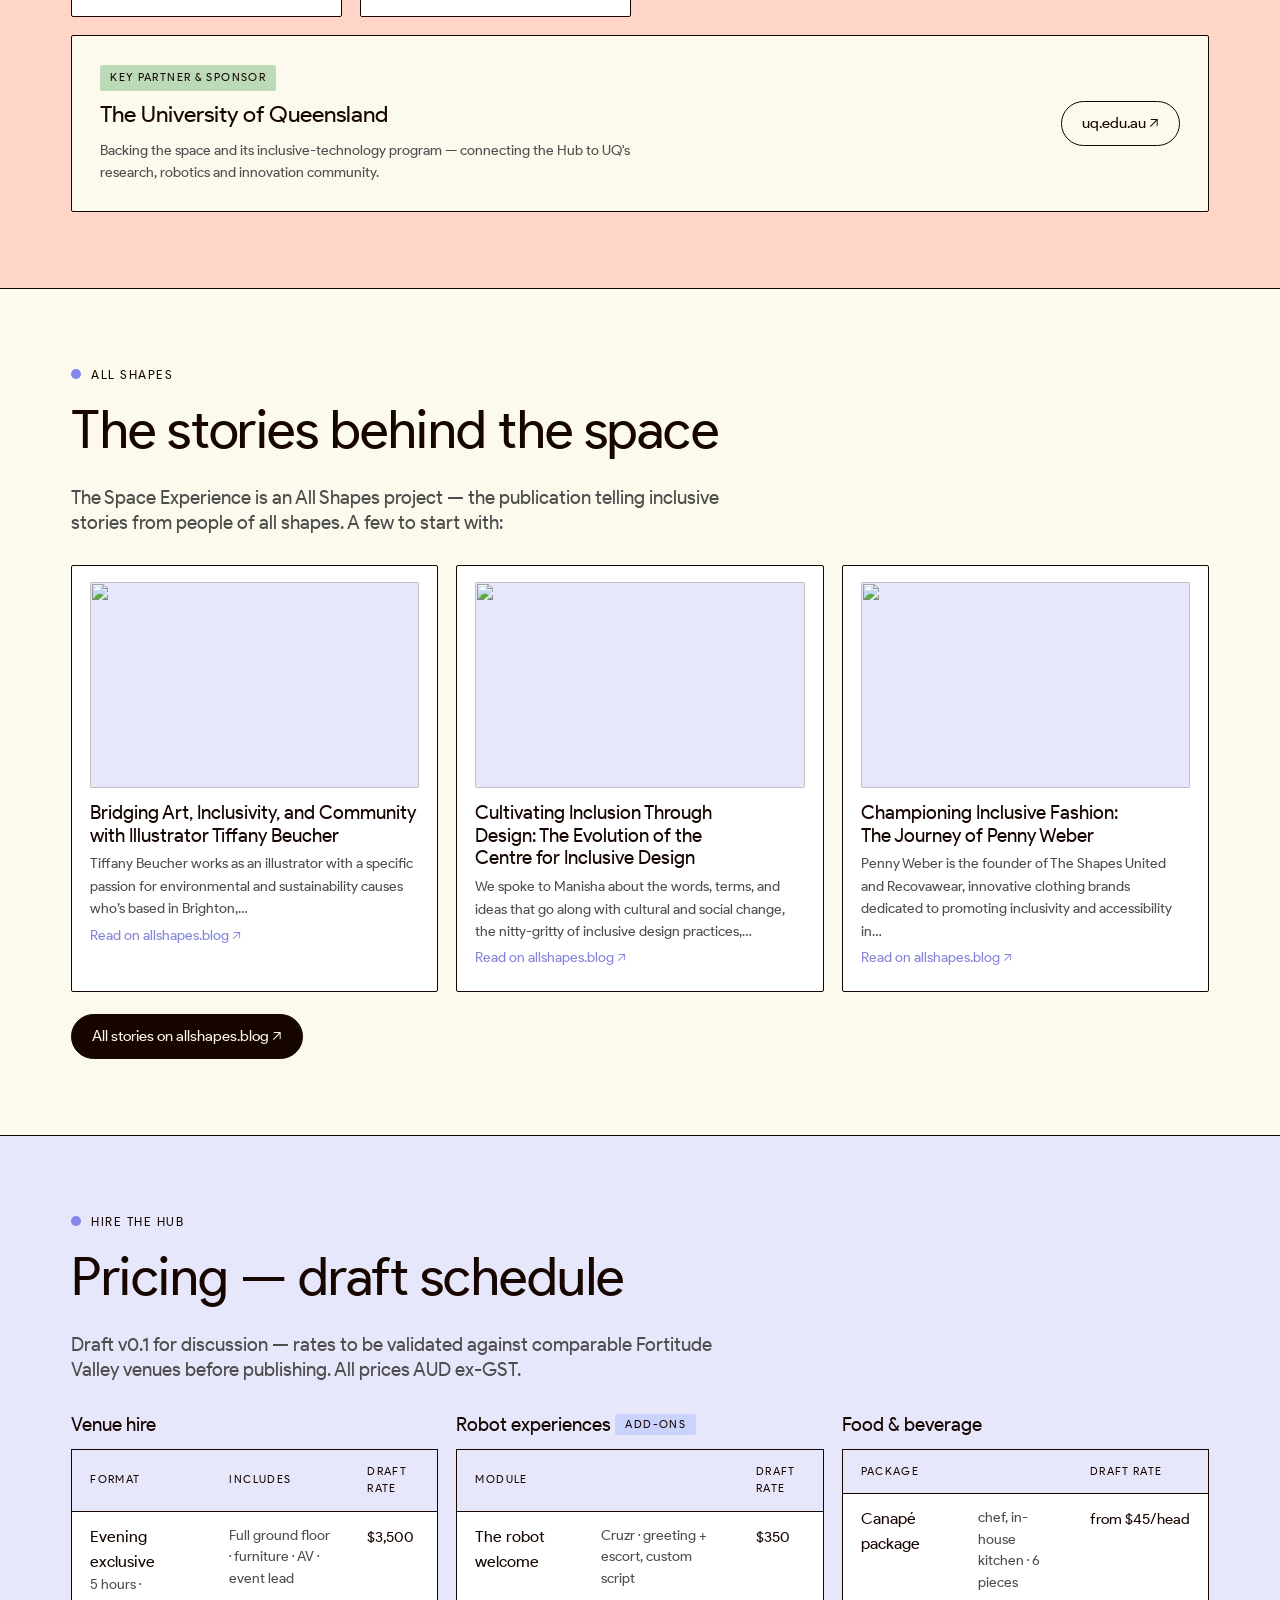
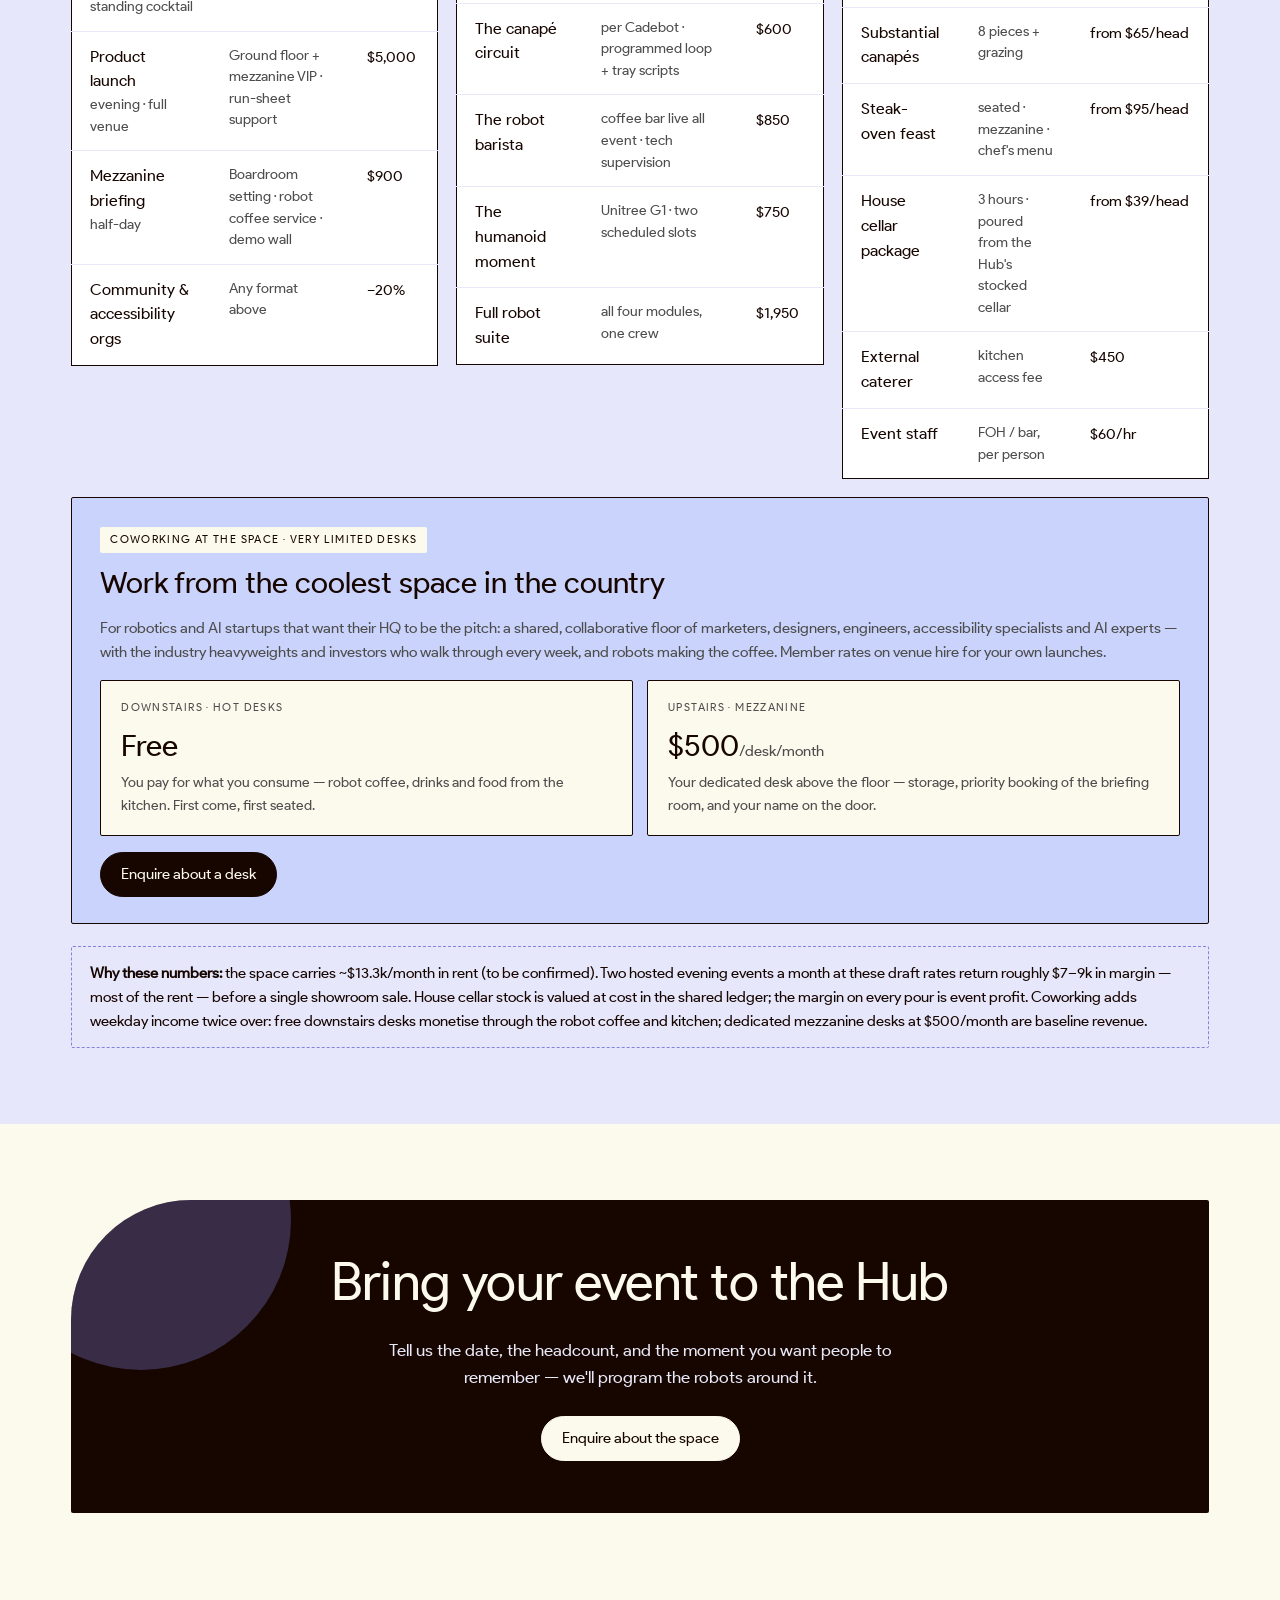
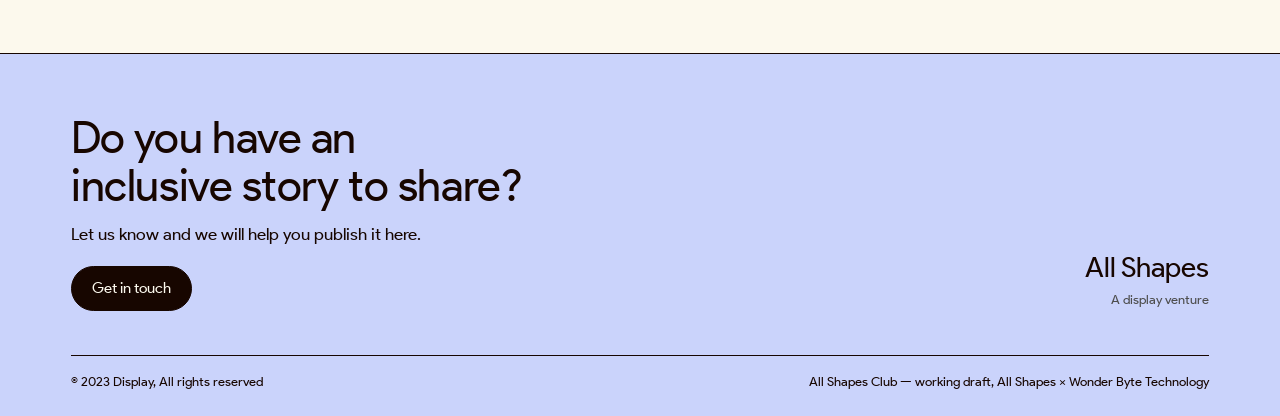
==== commit 3703ee18: "Password-gate agreements & business docs (AES-256-GCM client-side); add lease digital summary + PDF;" ====
--- a/index.html
+++ b/index.html
@@ -9,6 +9,7 @@
     <a href="launch-brief.html">Launch brief</a>
     <a href="proposal.html">Proposal</a>
     <a href="heads-of-agreement.html">Agreement</a>
+    <a href="lease.html">Lease</a>
     <a href="index.html#pricing">Pricing</a>
     <a class="ext" href="https://allshapes.blog/en/articles">Stories ↗</a>
     <a class="ext" href="https://allshapes.blog/en/aboutus">About ↗</a>
@@ -145,14 +146,14 @@
   <p class="lede">Three decades of hospitality, a builder's eye, robotics expertise, accessibility leadership and inclusive design — run by people who have done this before.</p>
   <div class="grid g3" style="margin-top:30px">
     <div class="blk">
-      <span class="tag">Founder · inclusive design</span>
+      <span class="tag">Design · community</span>
       <h3 style="margin-top:12px;font-size:23px">Jesse Costelloe</h3>
-      <p class="sm">Founder of All Shapes and Kin Ventures. Designer and technologist working at the intersection of accessibility, design and emerging technology. Programs the guest experience: every robot script, route and accessible service pattern in the space.</p>
-    </div>
-    <div class="blk">
-      <span class="tag">Founder · Wonder Byte</span>
+      <p class="sm">Design and community — All Shapes and Kin Ventures. Designer and technologist working at the intersection of accessibility, design and emerging technology. Programs the guest experience: every robot script, route and accessible service pattern in the space.</p>
+    </div>
+    <div class="blk">
+      <span class="tag">Robotics · AI</span>
       <h3 style="margin-top:12px;font-size:23px">Gino Feng</h3>
-      <p class="sm">Founder of Wonder Byte Technology and the Hub's AI and robotics expert. Leads the fleet — the service robots, the coffee and bar arms, the humanoids — and works across whatever the space needs, from the engineering to the floor.</p>
+      <p class="sm">Robotics and AI — Wonder Byte Technology, the Hub's AI and robotics expert. Leads the fleet — the service robots, the coffee and bar arms, the humanoids — and works across whatever the space needs, from the engineering to the floor.</p>
     </div>
     <div class="blk">
       <span class="tag">Sales · marketing · events</span>
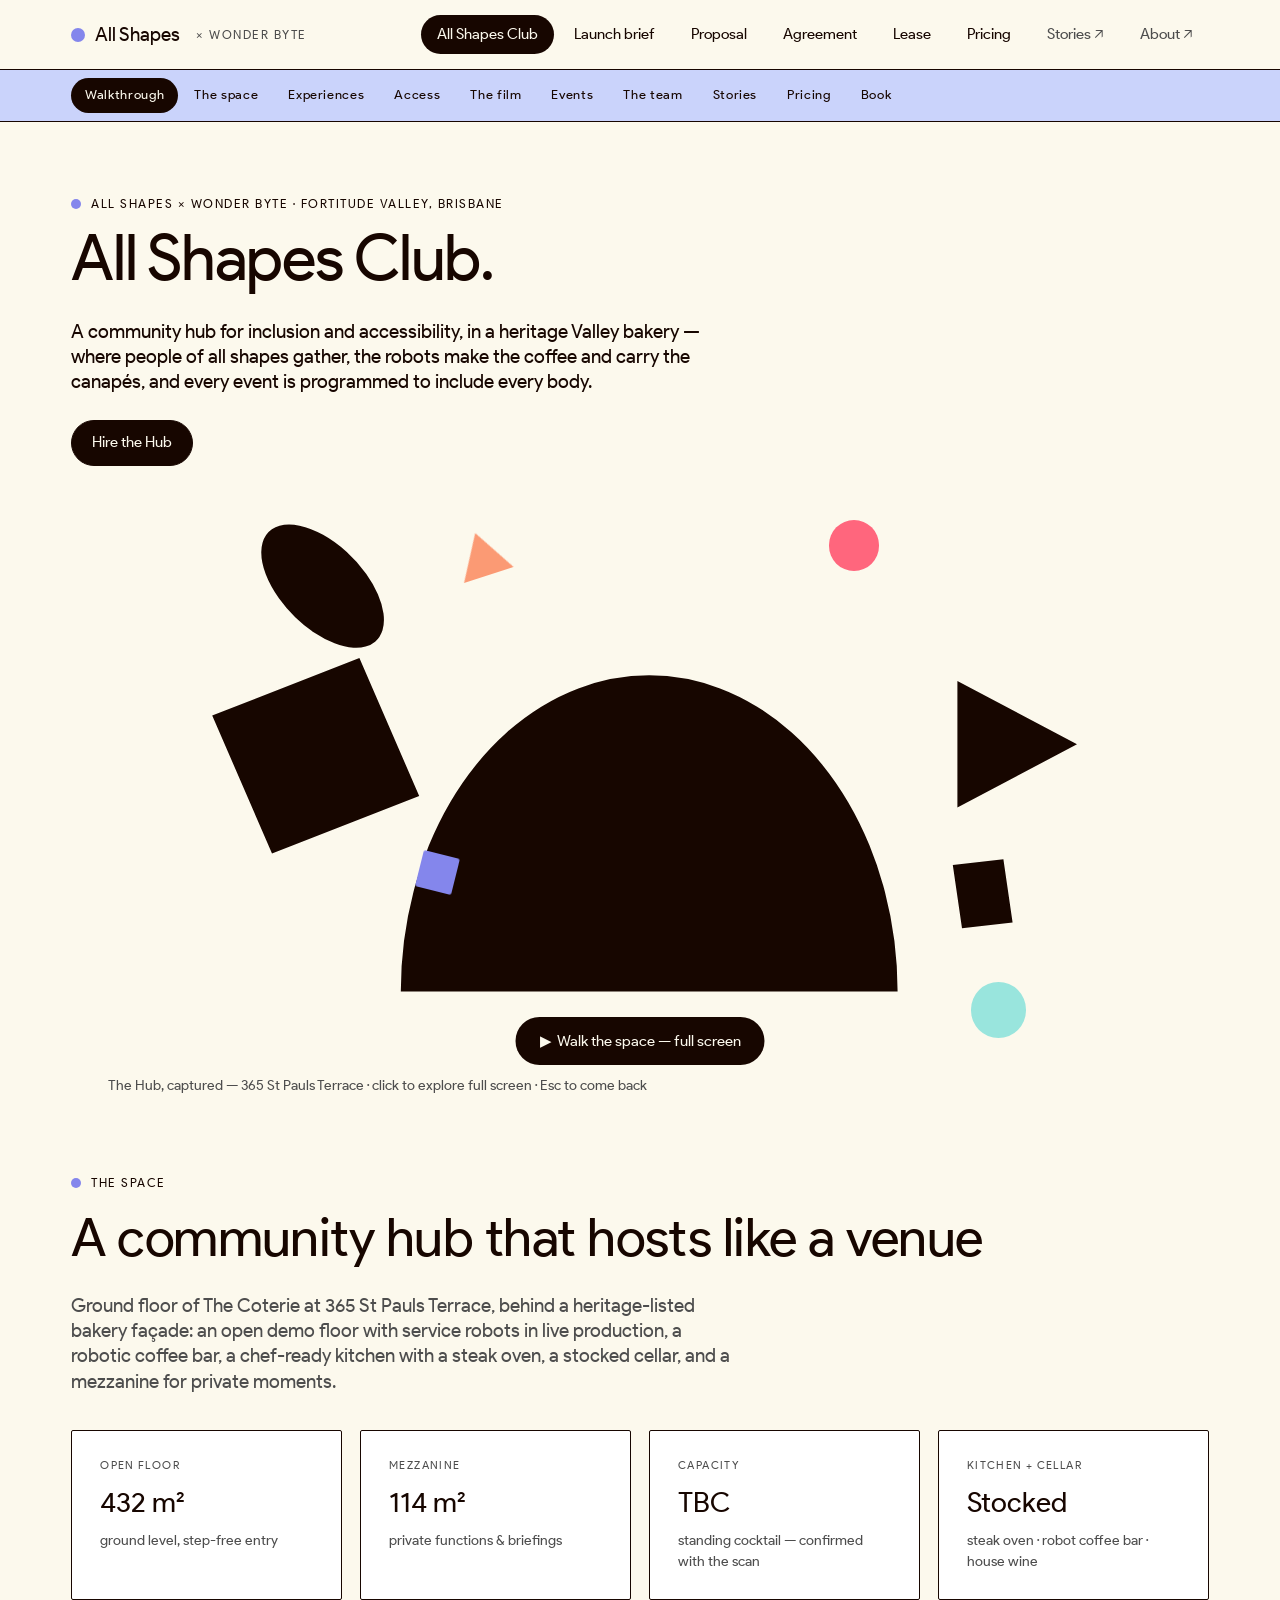
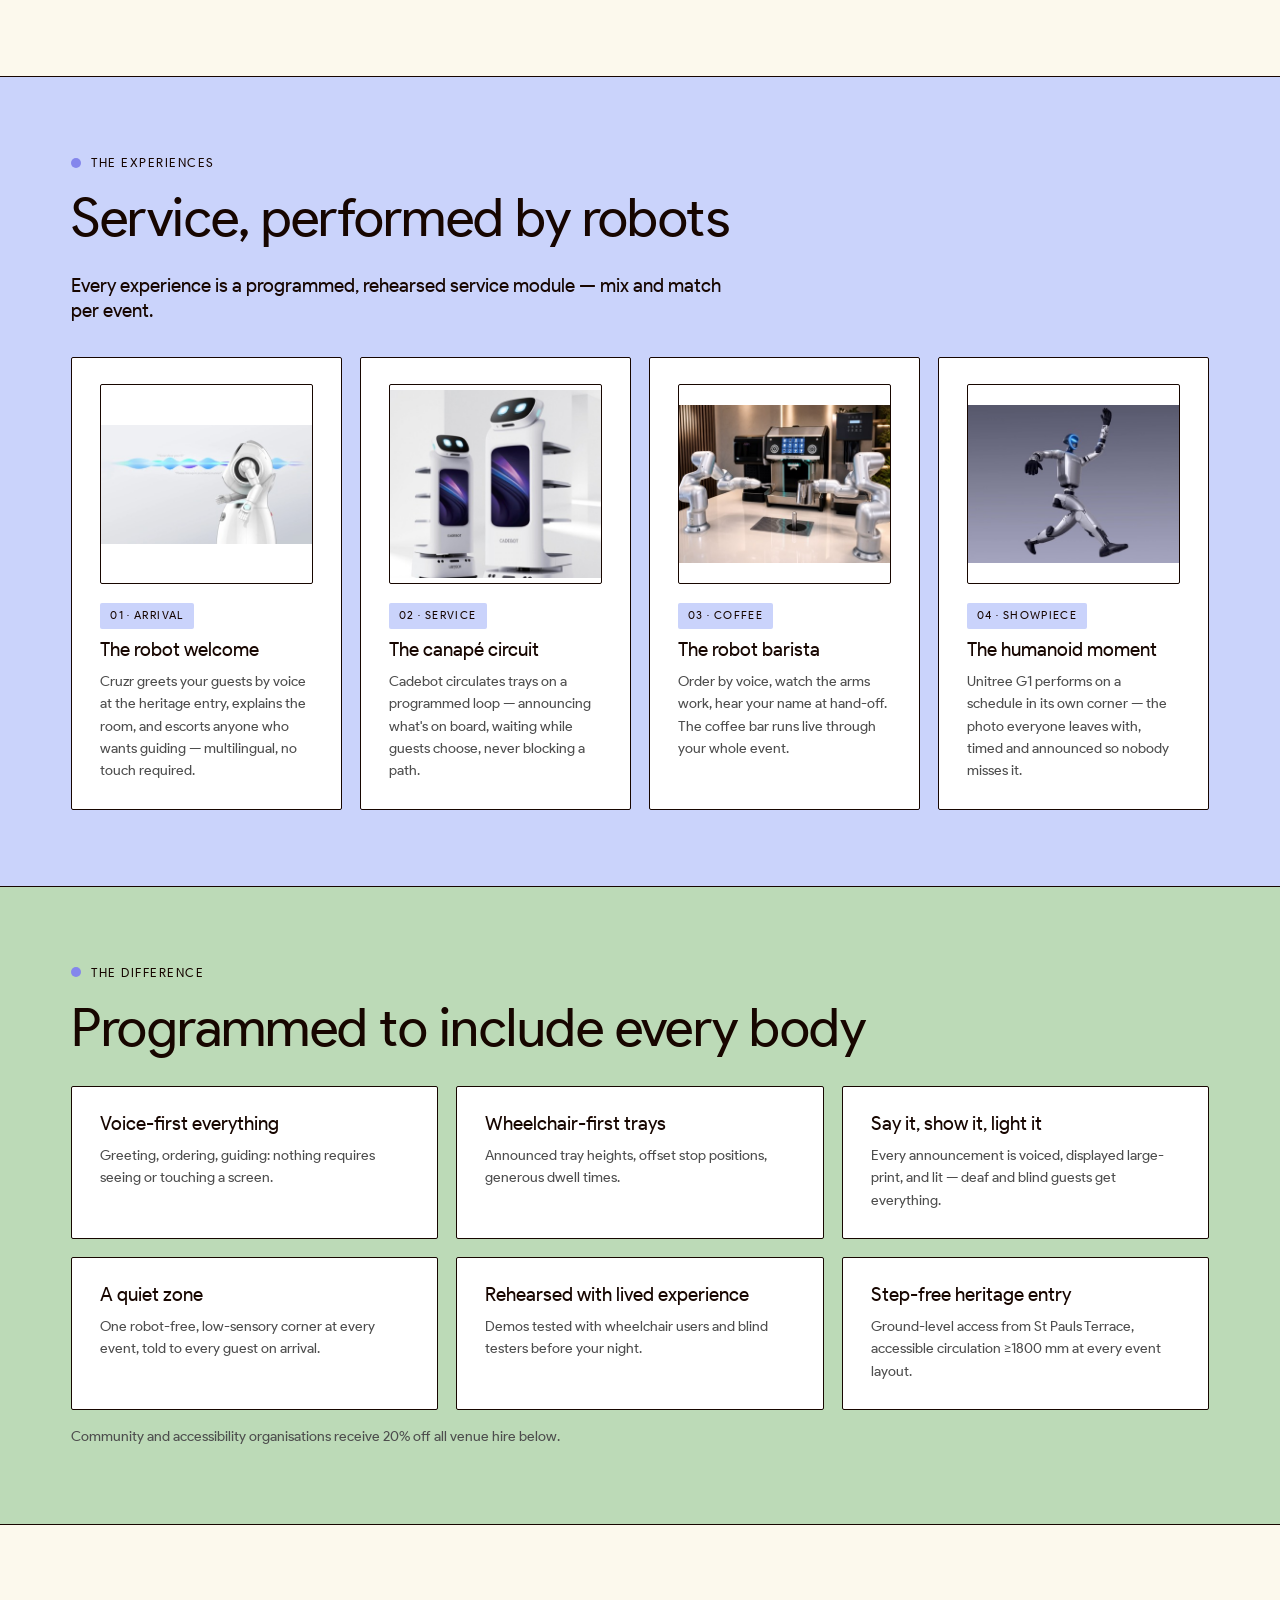
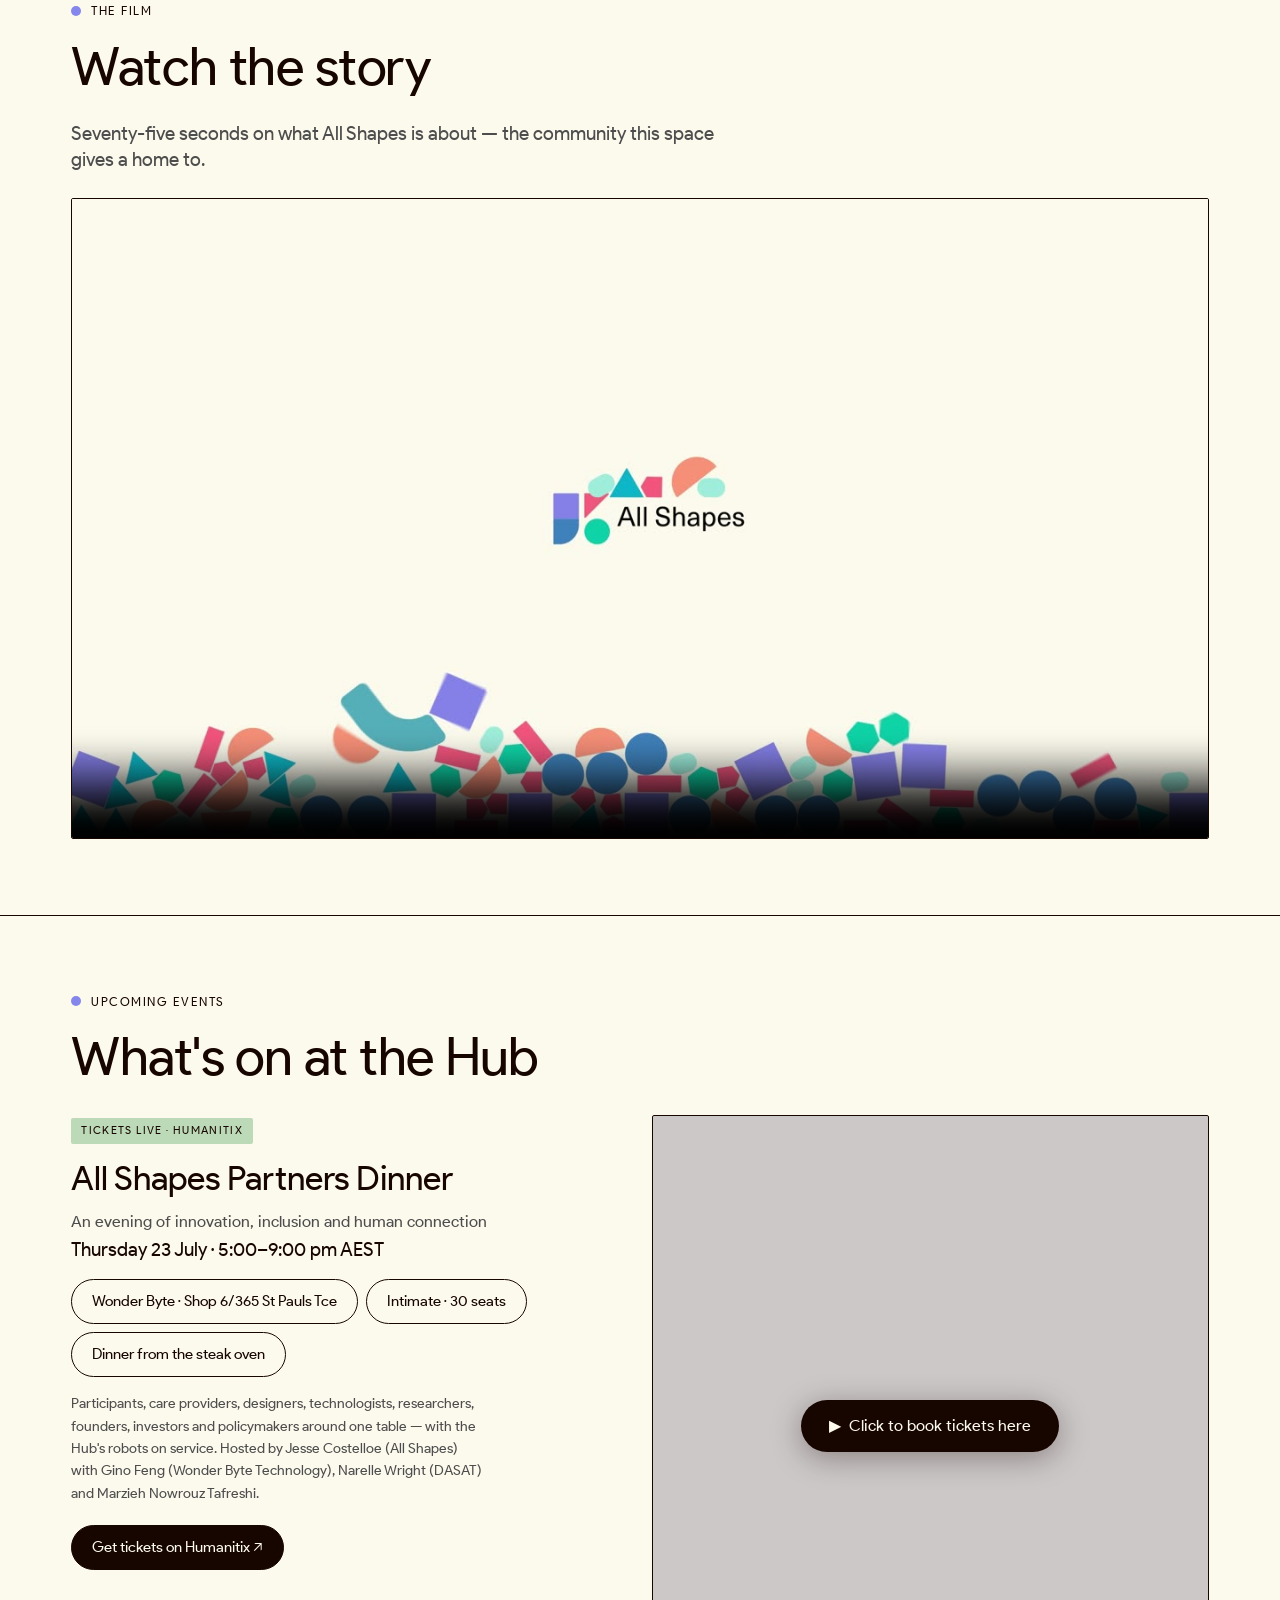
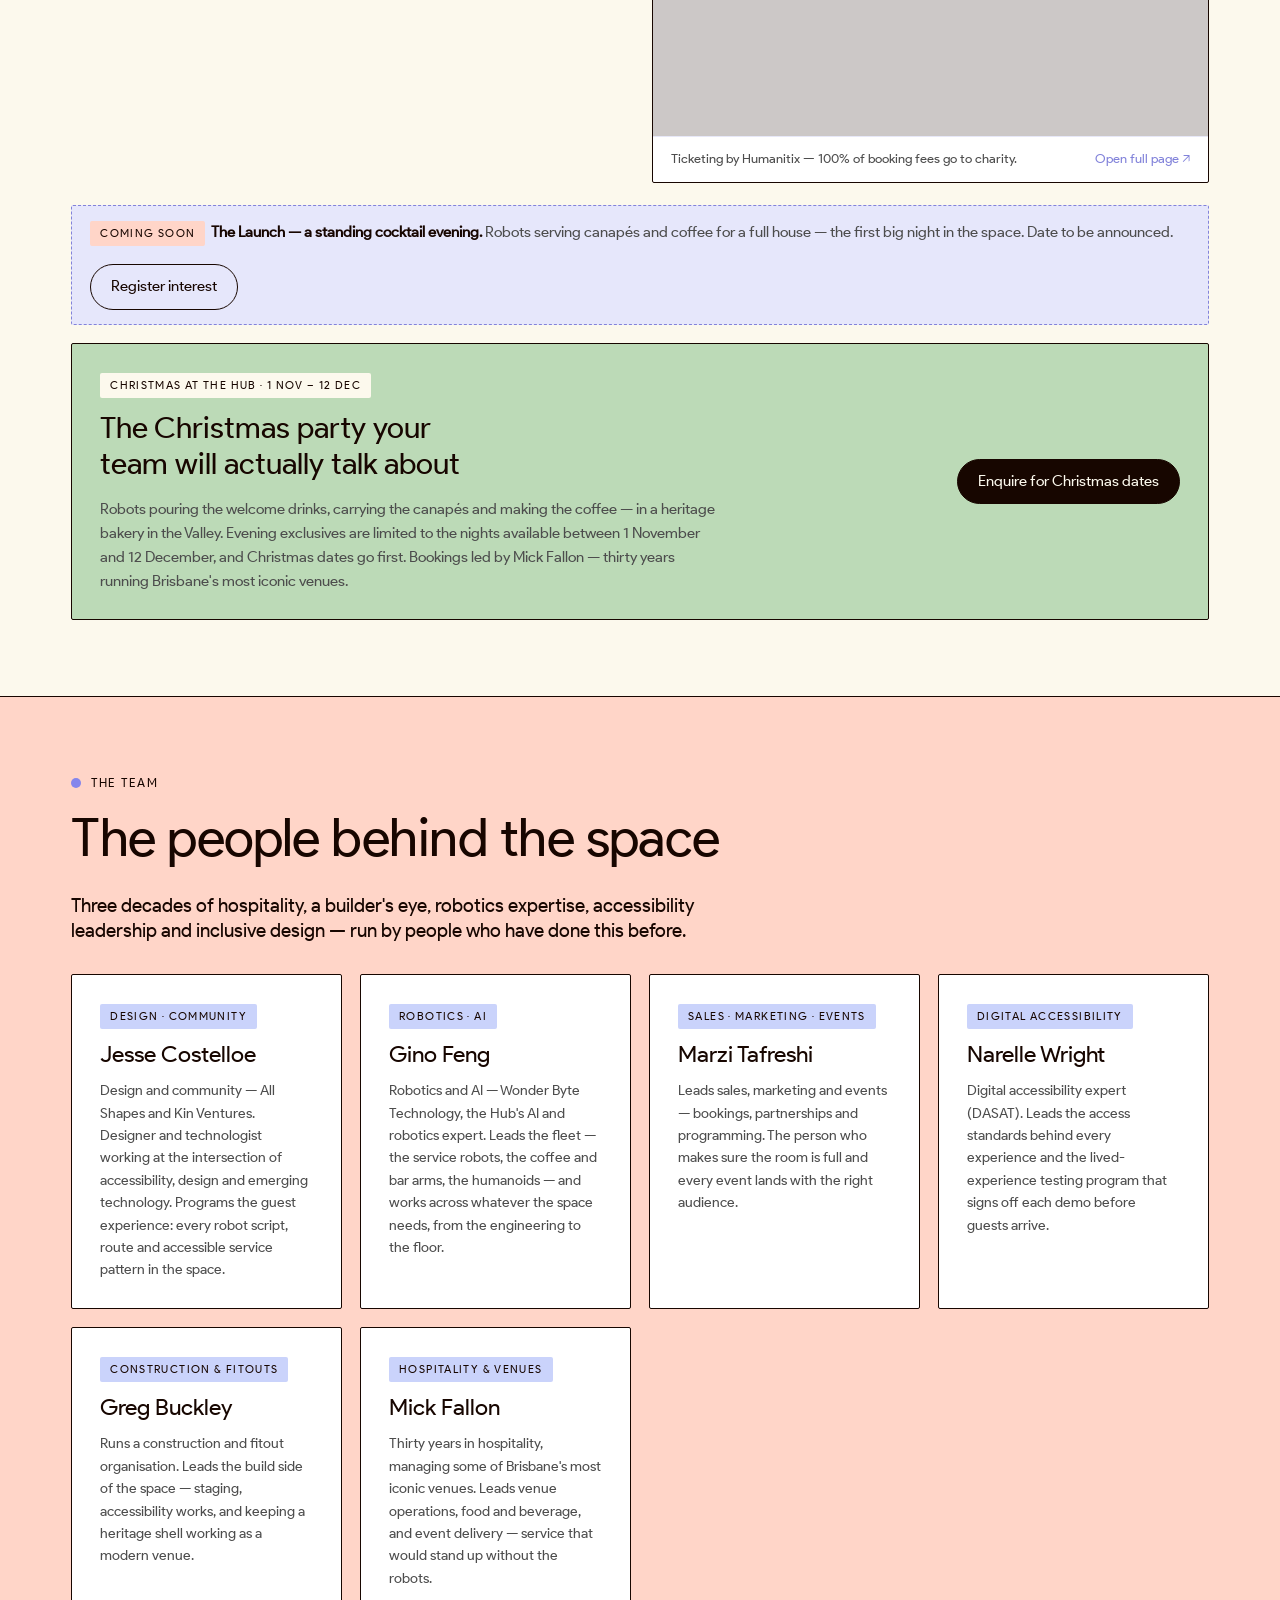
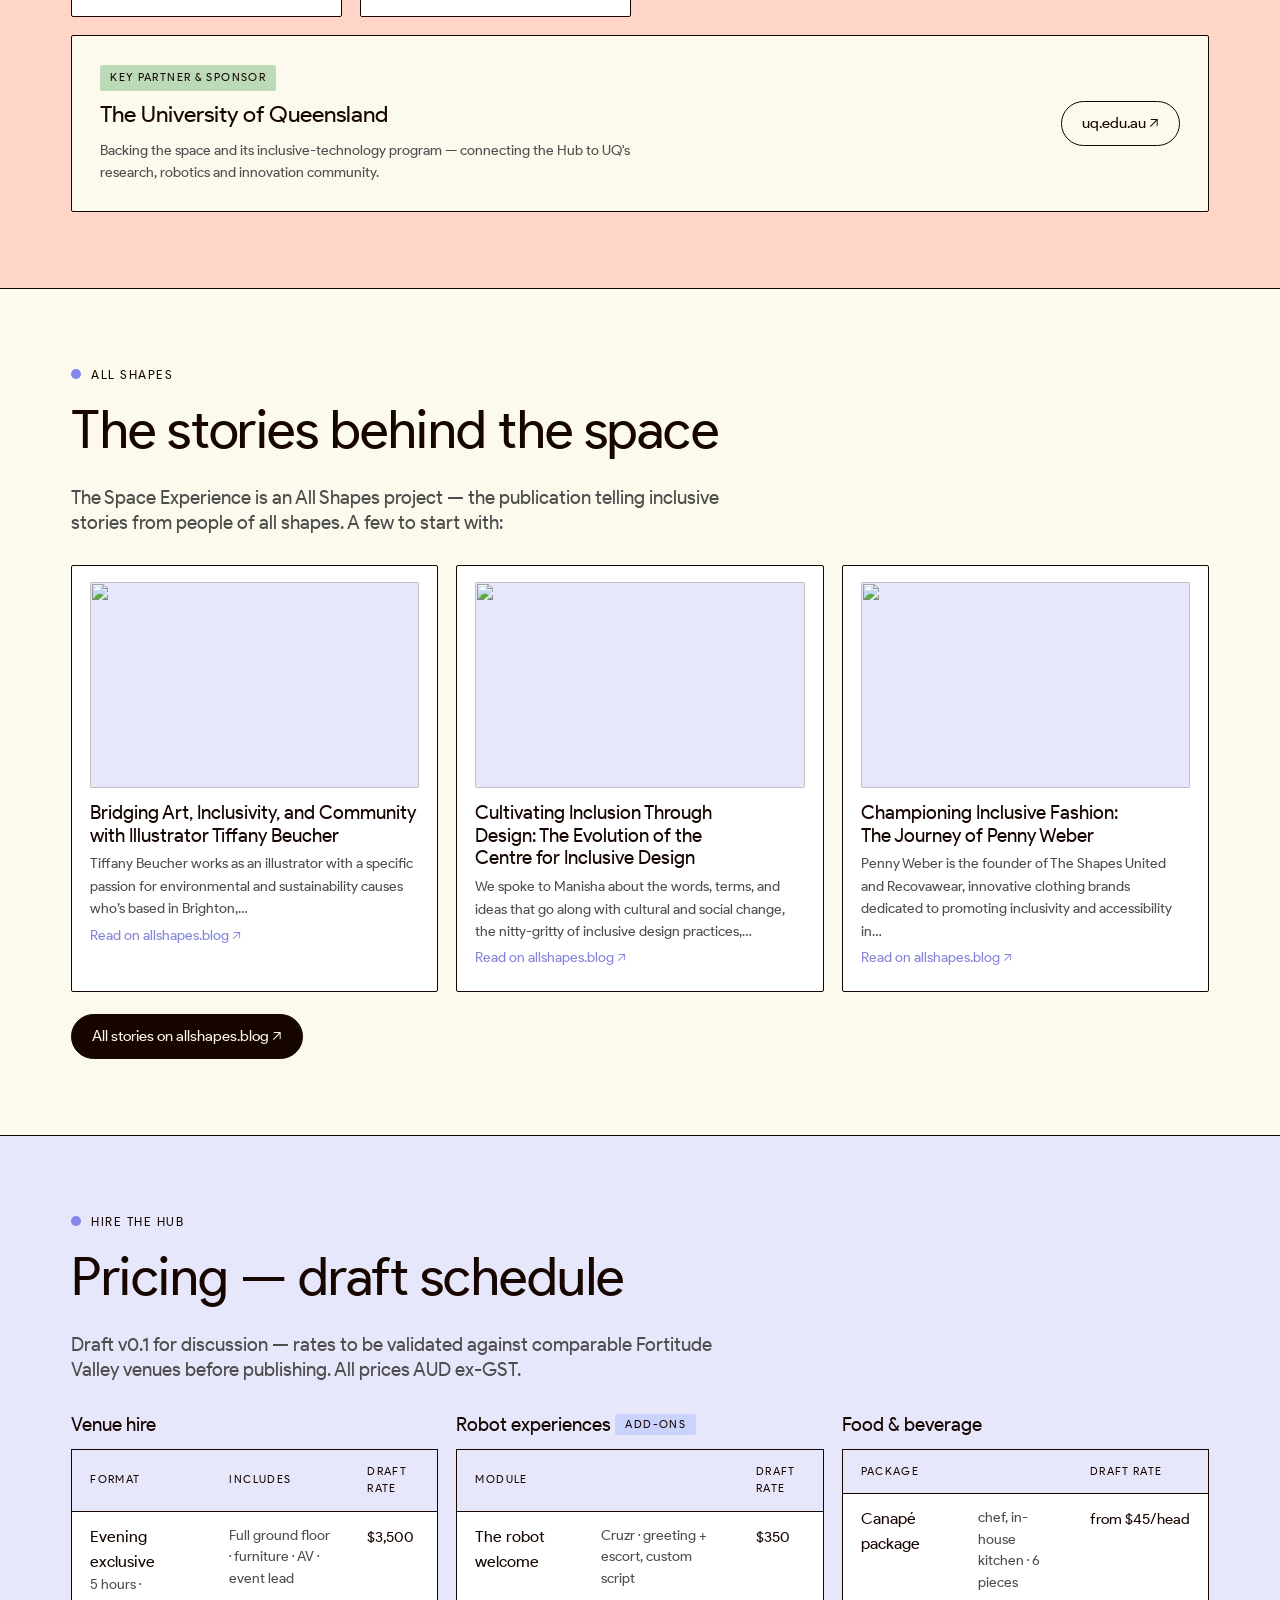
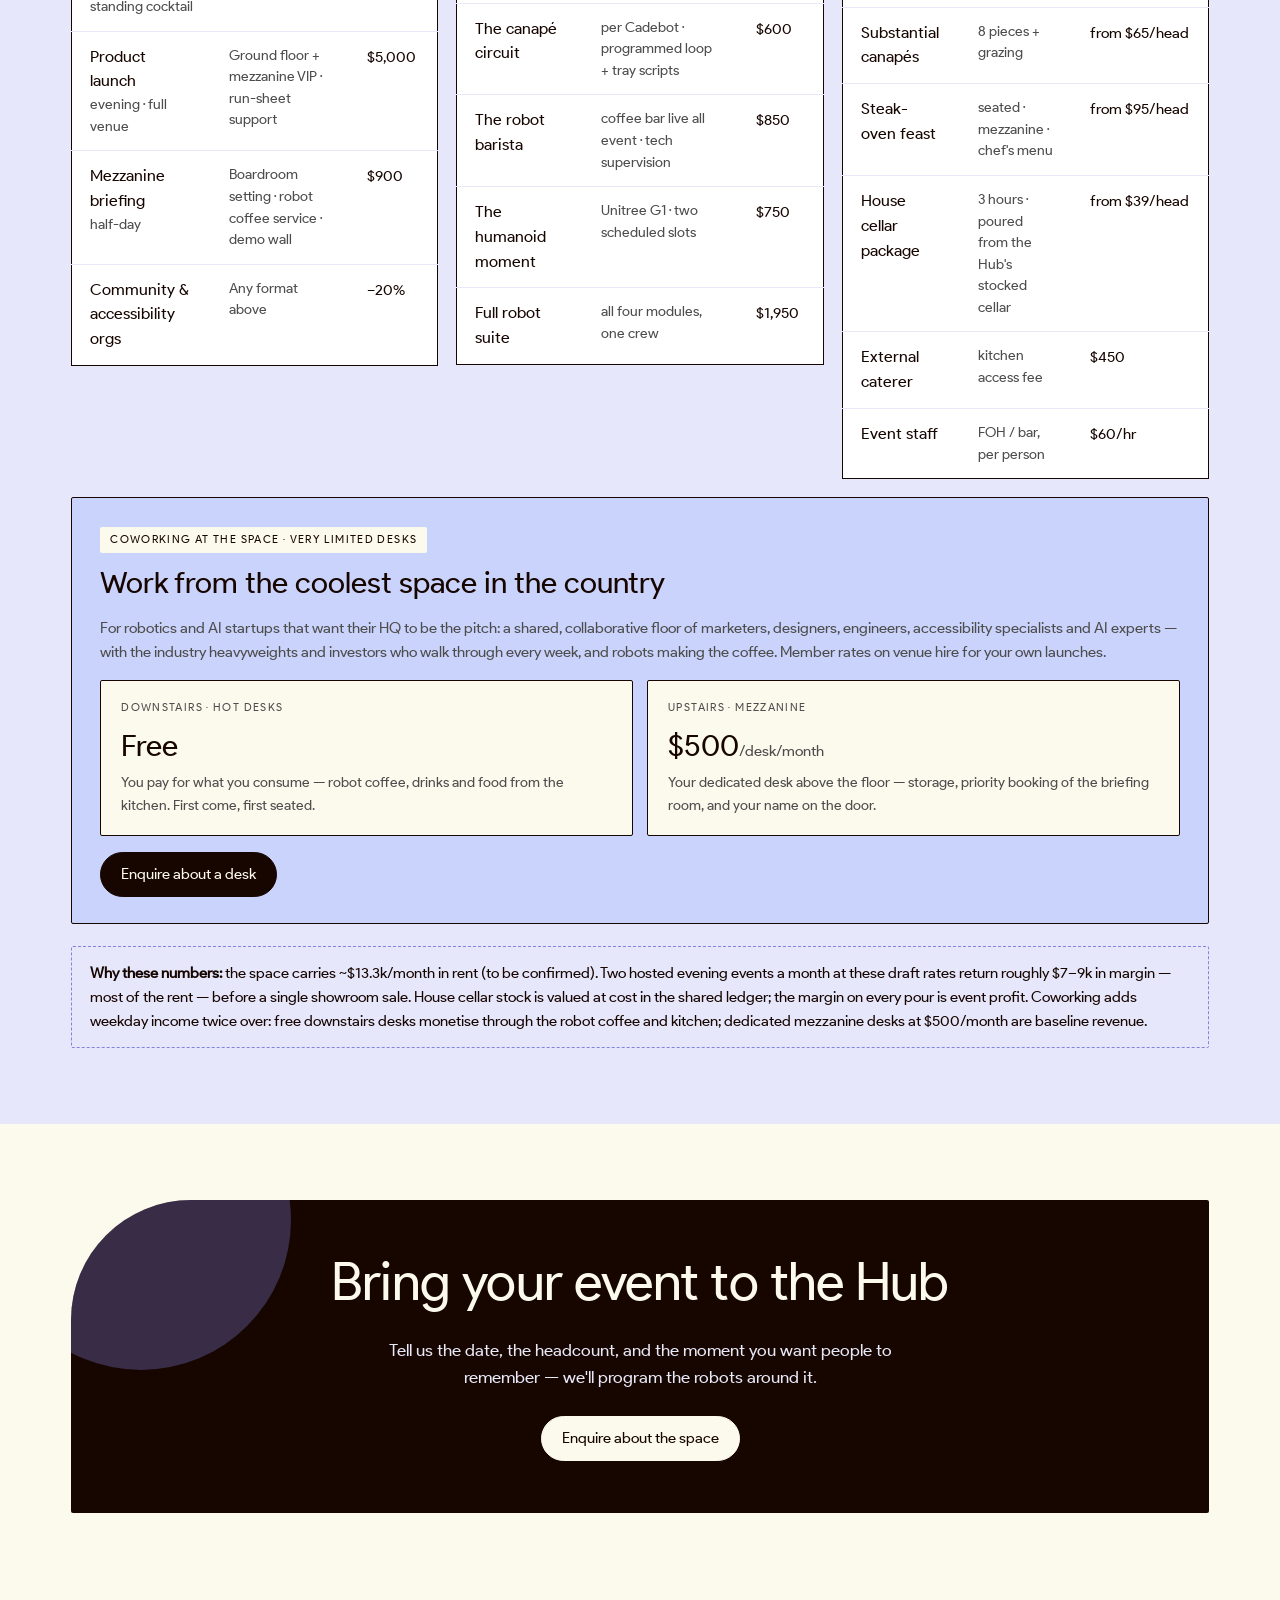
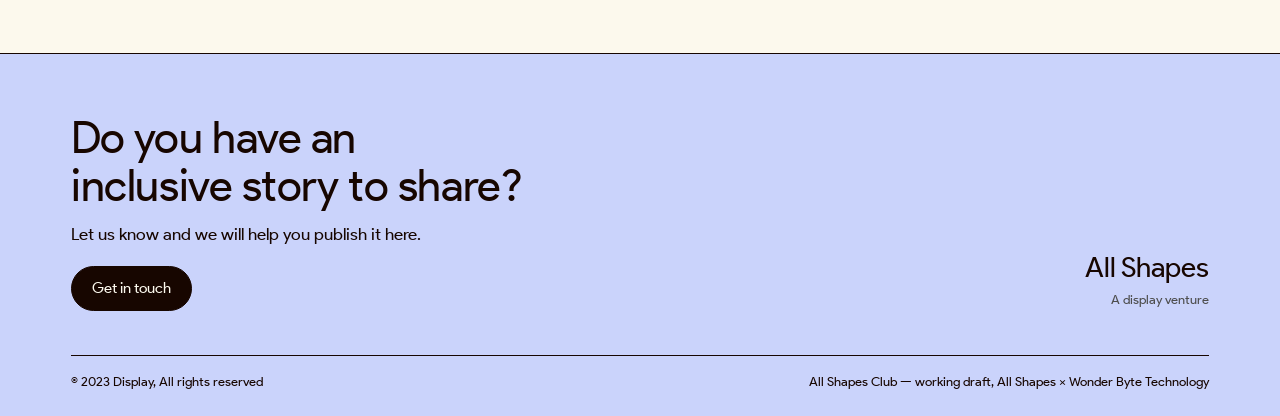
==== commit 691e7aaf: "Swap sample Matterport scan for the real Hub tour (L74zPCAbMWV) Co-Authored-By: Claude Fable 5 <nore" ====
--- a/index.html
+++ b/index.html
@@ -33,7 +33,7 @@
       </clipPath></defs>
     </svg>
     <button class="comp" id="wopen" type="button" aria-label="Open the 3D walkthrough full screen">
-      <span class="mask"><iframe src="https://my.matterport.com/show/?m=E3hAQ6e2xLR&play=1&qs=1" title="3D walkthrough preview (sample scan)" loading="lazy" tabindex="-1" aria-hidden="true"></iframe></span>
+      <span class="mask"><iframe src="https://my.matterport.com/show/?m=L74zPCAbMWV&play=1&qs=1" title="3D walkthrough preview — the Hub" loading="lazy" tabindex="-1" aria-hidden="true"></iframe></span>
       <span class="deco float" style="width:5.5%;aspect-ratio:1;border-radius:50%;top:6%;right:24%;background:#FF667D" ></span>
       <span class="deco" style="width:4%;aspect-ratio:1;top:64%;left:26%;background:#8486EC;transform:rotate(14deg)"></span>
       <span class="deco float" style="width:6%;aspect-ratio:1;border-radius:50%;bottom:4%;right:8%;background:#99E5DD;animation-delay:1.4s"></span>
@@ -41,7 +41,7 @@
       <span class="hintpill">▶&nbsp; Walk the space — full screen</span>
     </button>
   </div>
-  <p class="sm" style="text-align:center;margin-top:6px">Sample scan until the Hub is captured · click to explore full screen · Esc to come back</p>
+  <p class="sm" style="text-align:center;margin-top:6px">The Hub, captured — 365 St Pauls Terrace · click to explore full screen · Esc to come back</p>
 </div>
 </div>
 
@@ -285,9 +285,9 @@
   </div>
   <div class="legal"><span>© 2023 Display, All rights reserved</span><span>All Shapes Club — working draft, All Shapes × Wonder Byte Technology</span></div>
 </div></footer>  <div class="mp-modal" id="wmodal" role="dialog" aria-modal="true" aria-label="3D walkthrough">
-    <span class="mlabel">All Shapes Club · 3D walkthrough (sample scan)</span>
+    <span class="mlabel">All Shapes Club · 3D walkthrough — the Hub</span>
     <button class="close" type="button">✕&nbsp; Back to the page</button>
-    <iframe data-src="https://my.matterport.com/show/?m=E3hAQ6e2xLR&play=1&qs=1" title="3D walkthrough (sample Matterport space)" allow="fullscreen; xr-spatial-tracking" allowfullscreen></iframe>
+    <iframe data-src="https://my.matterport.com/show/?m=L74zPCAbMWV&play=1&qs=1" title="3D walkthrough — the Hub at 365 St Pauls Terrace" allow="fullscreen; xr-spatial-tracking" allowfullscreen></iframe>
   </div>
 <script>
 const spyLinks=[...document.querySelectorAll('[data-spy]')];
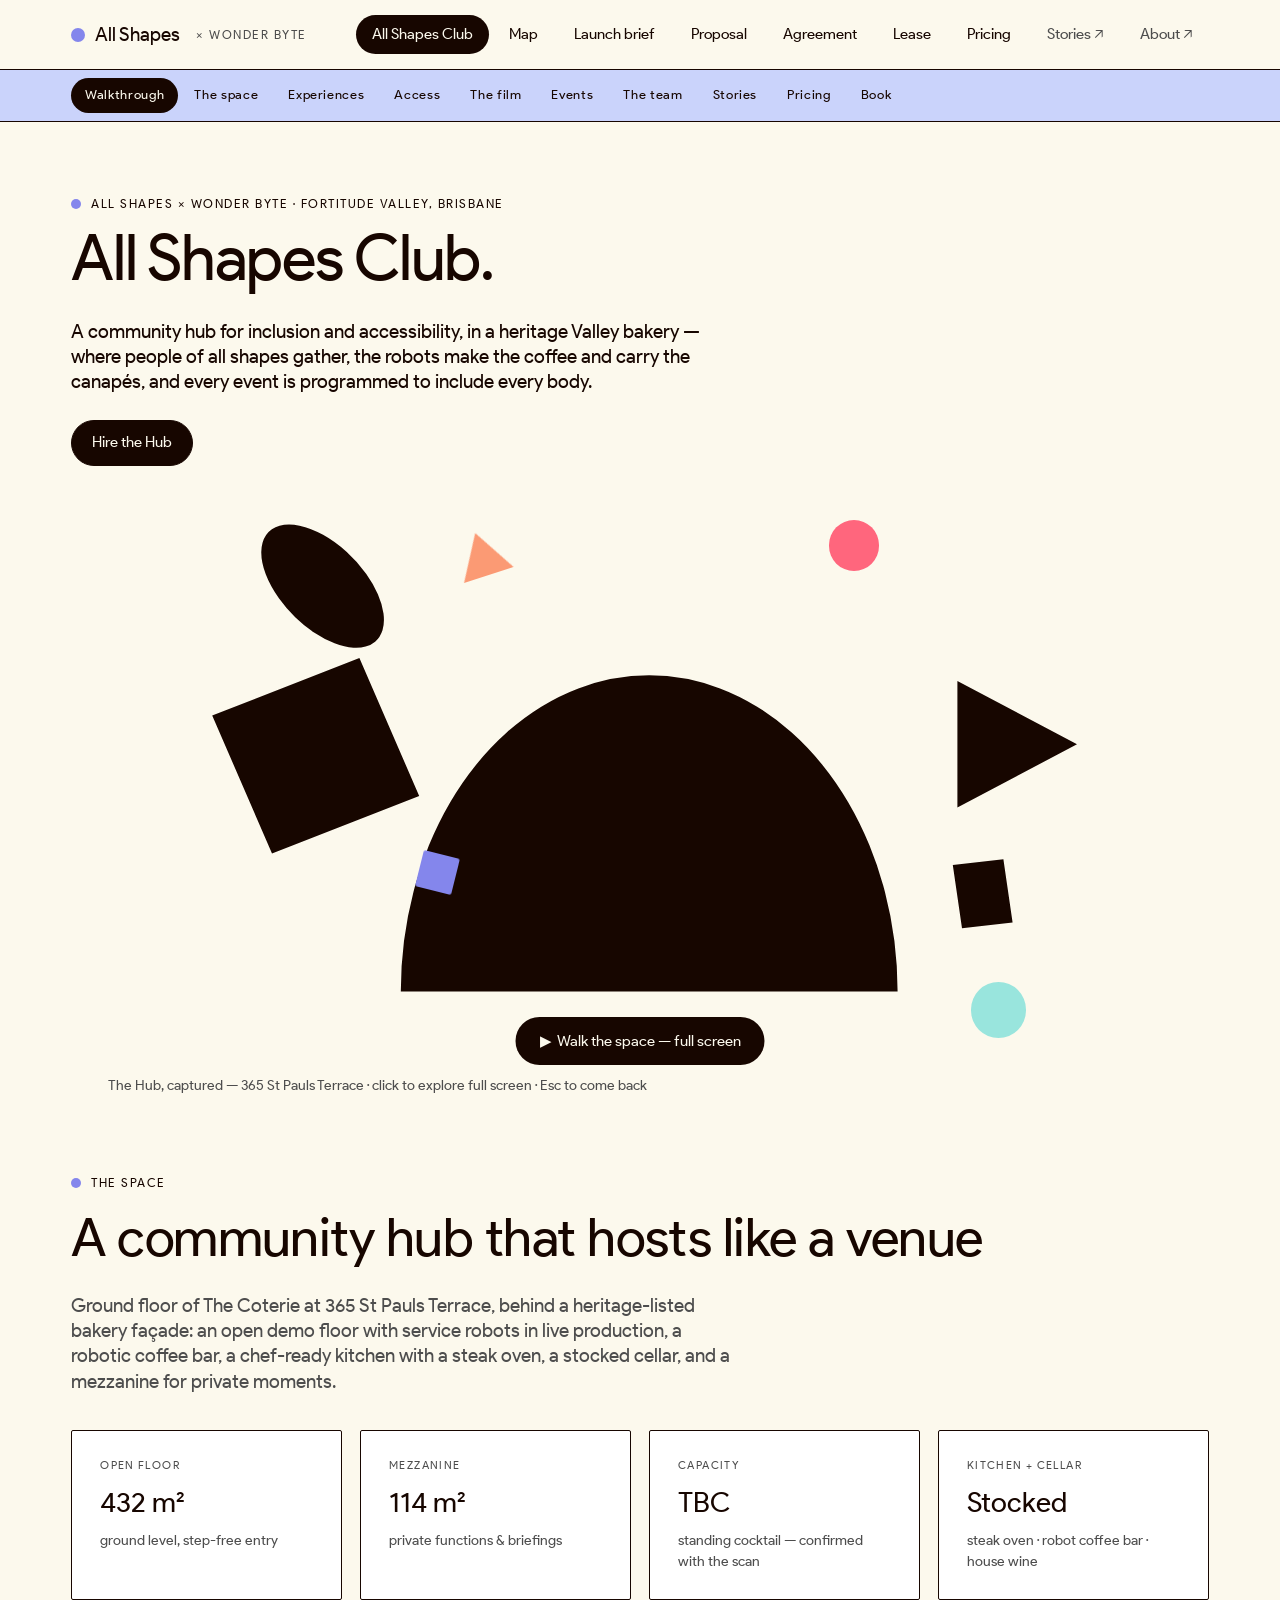
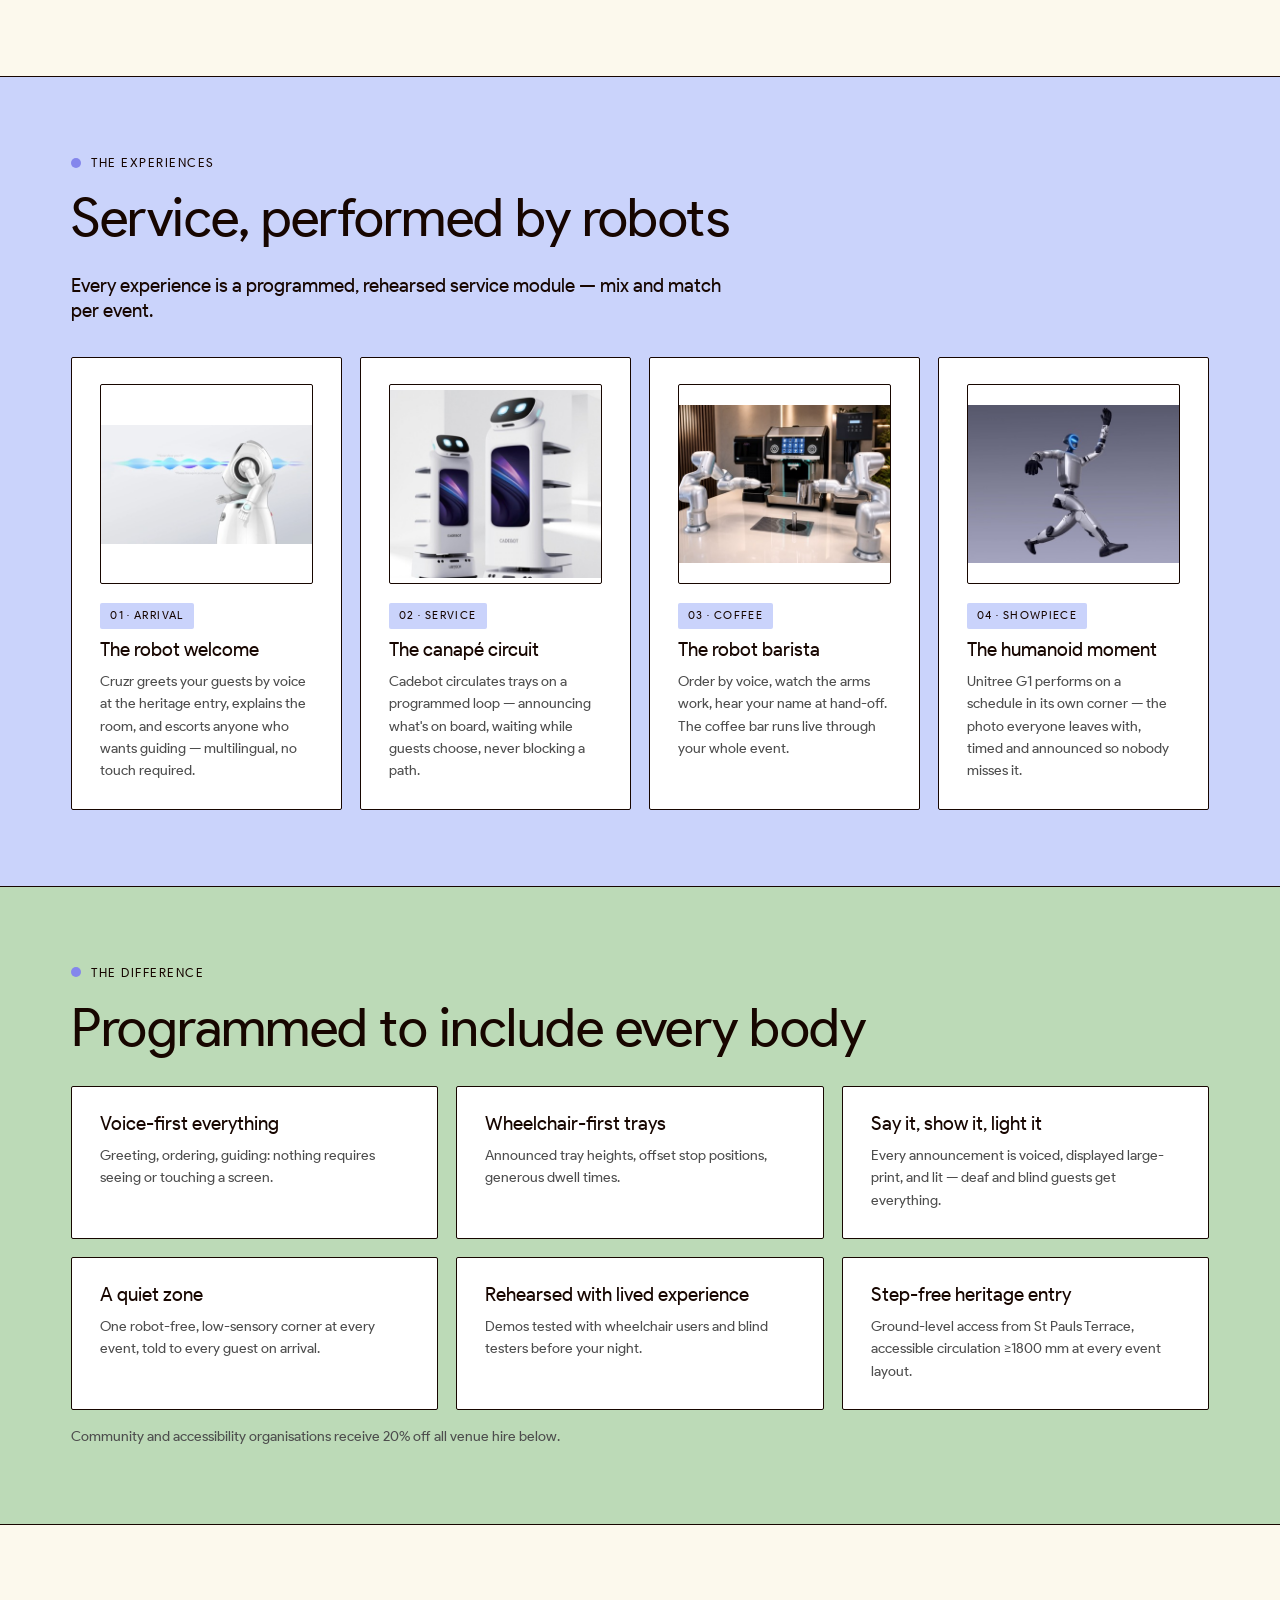
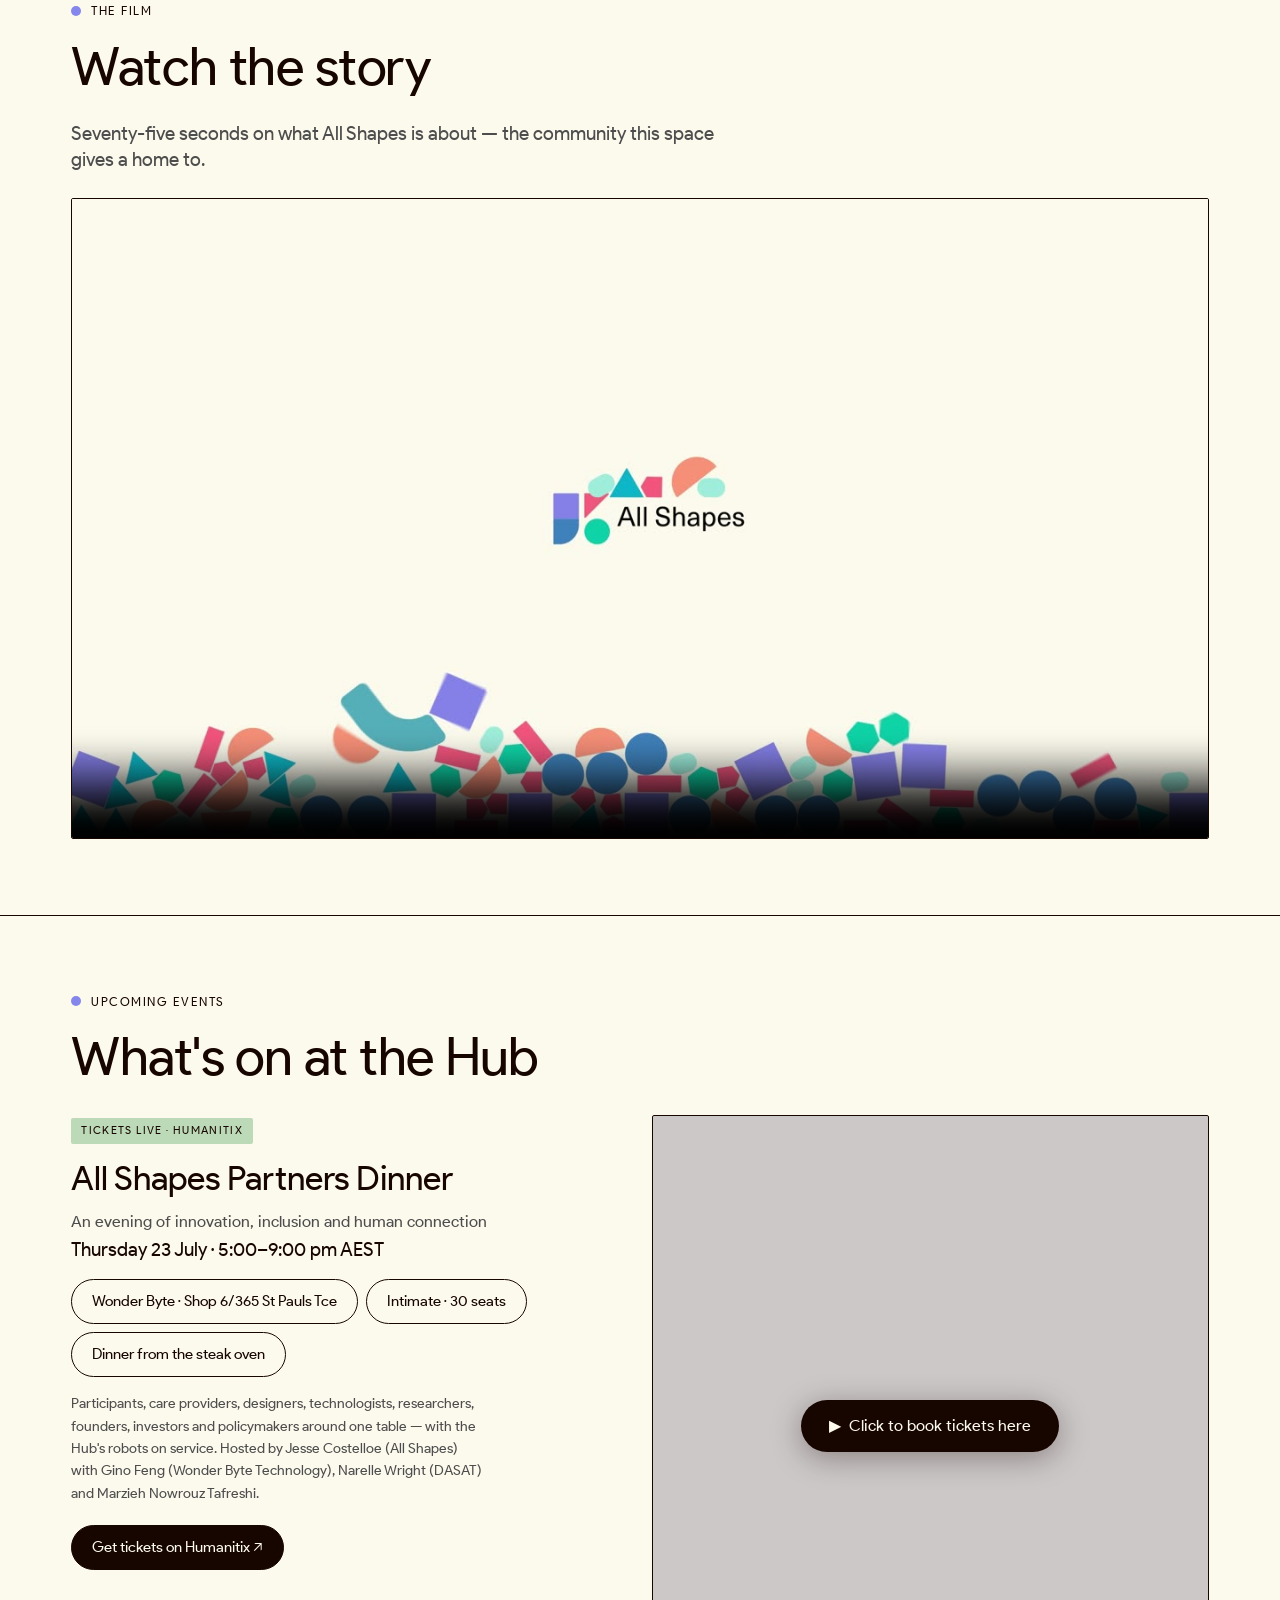
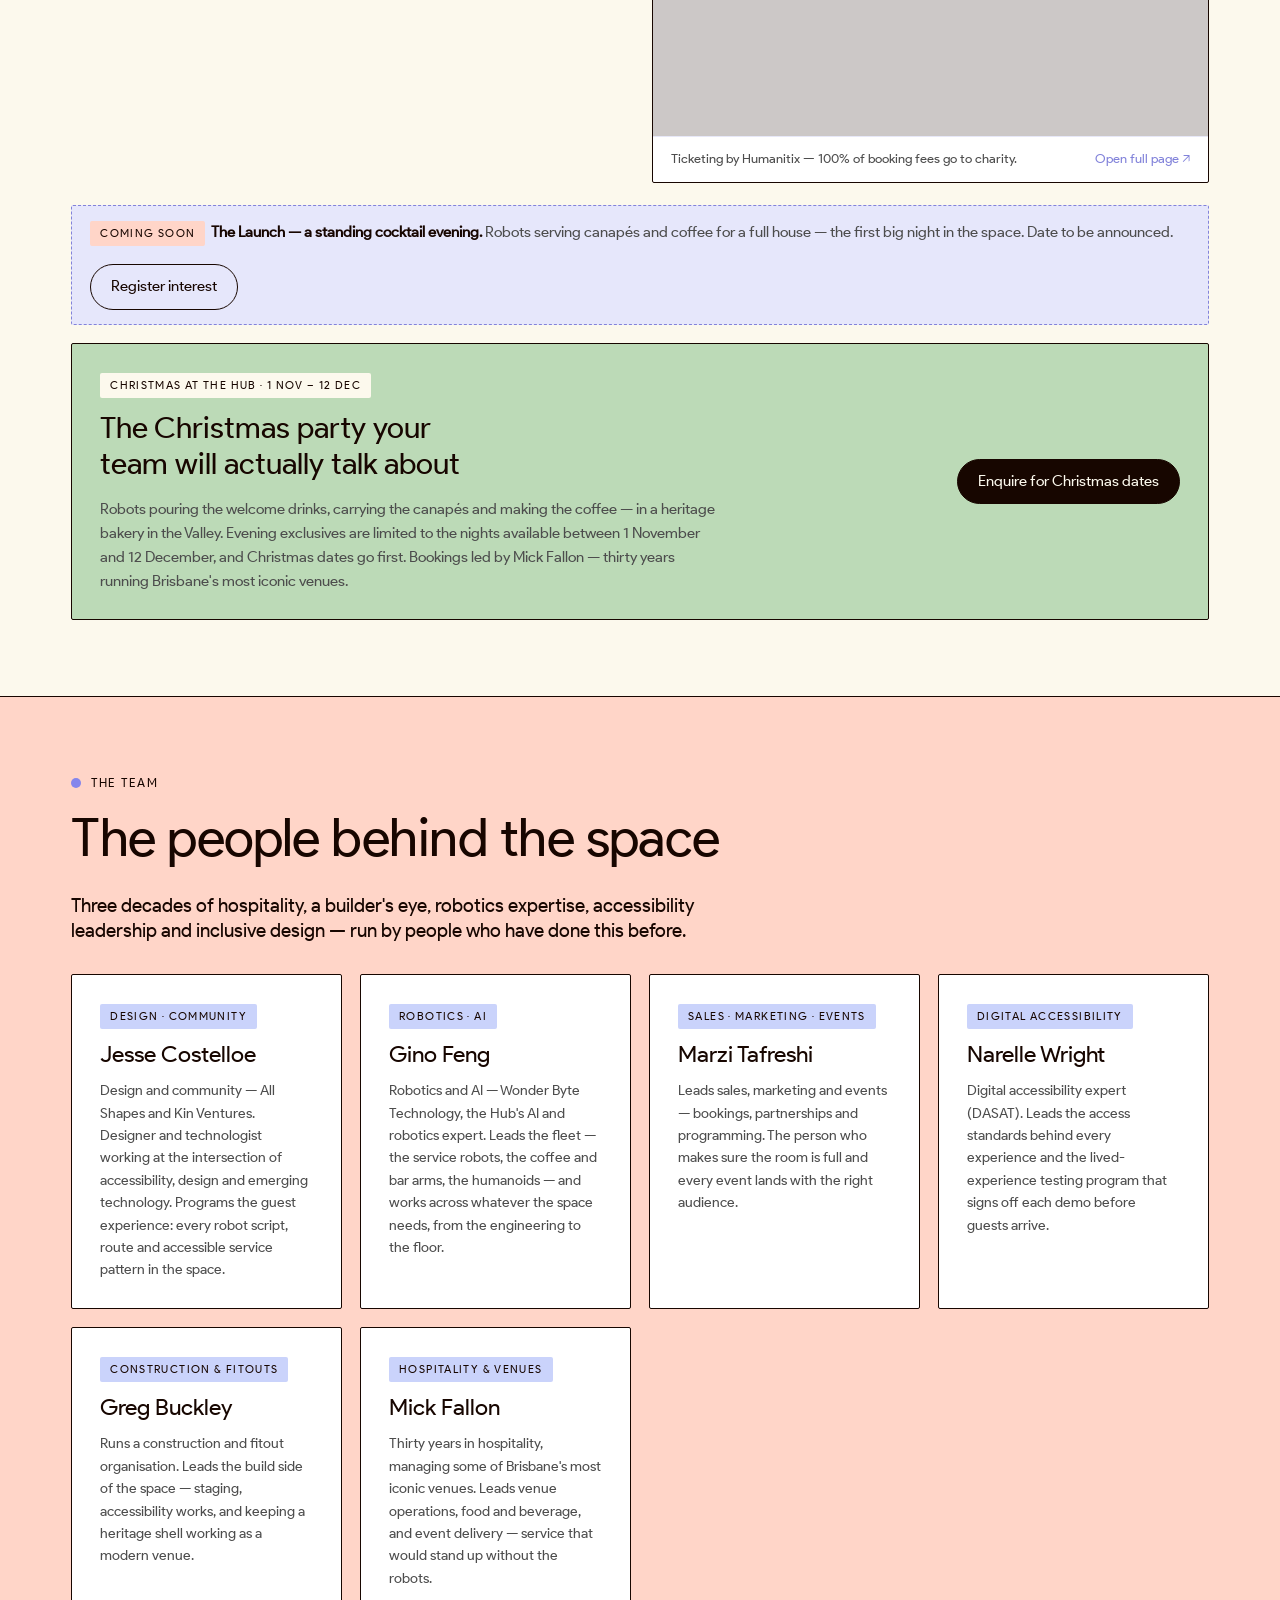
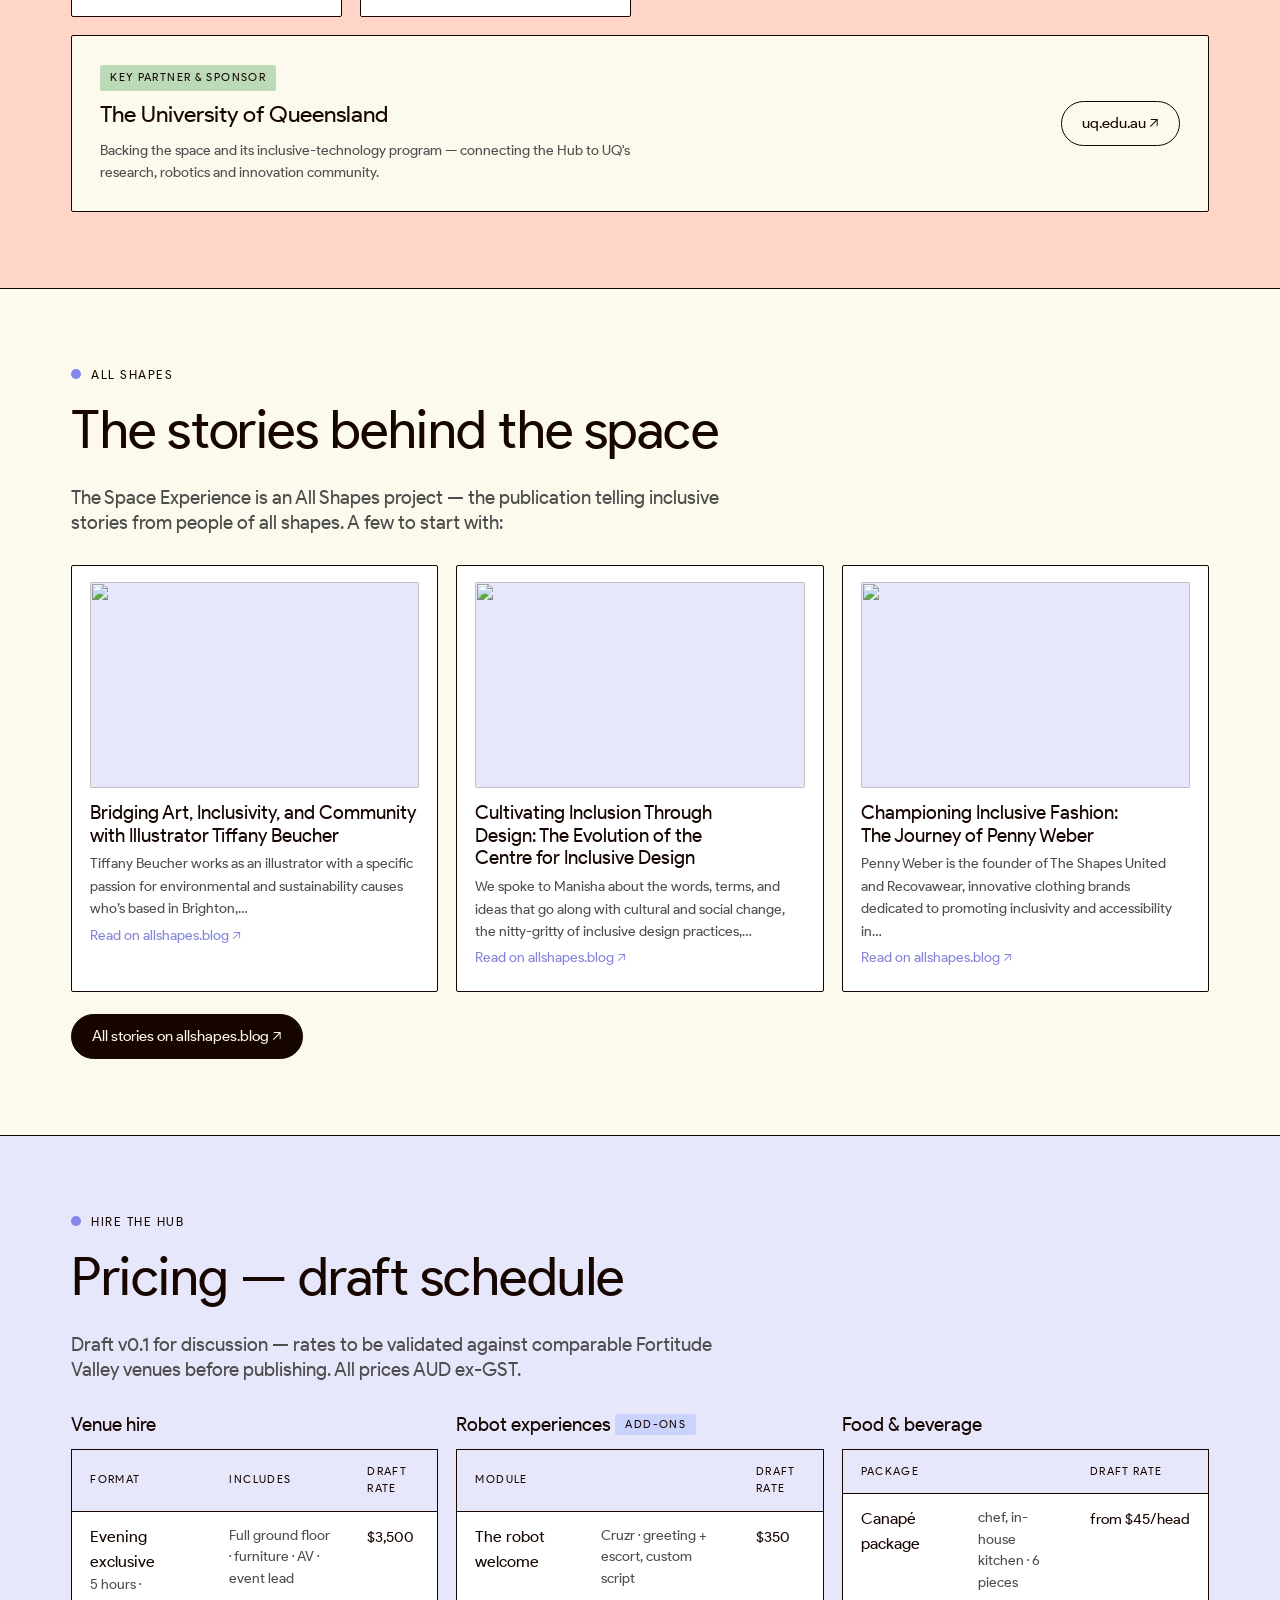
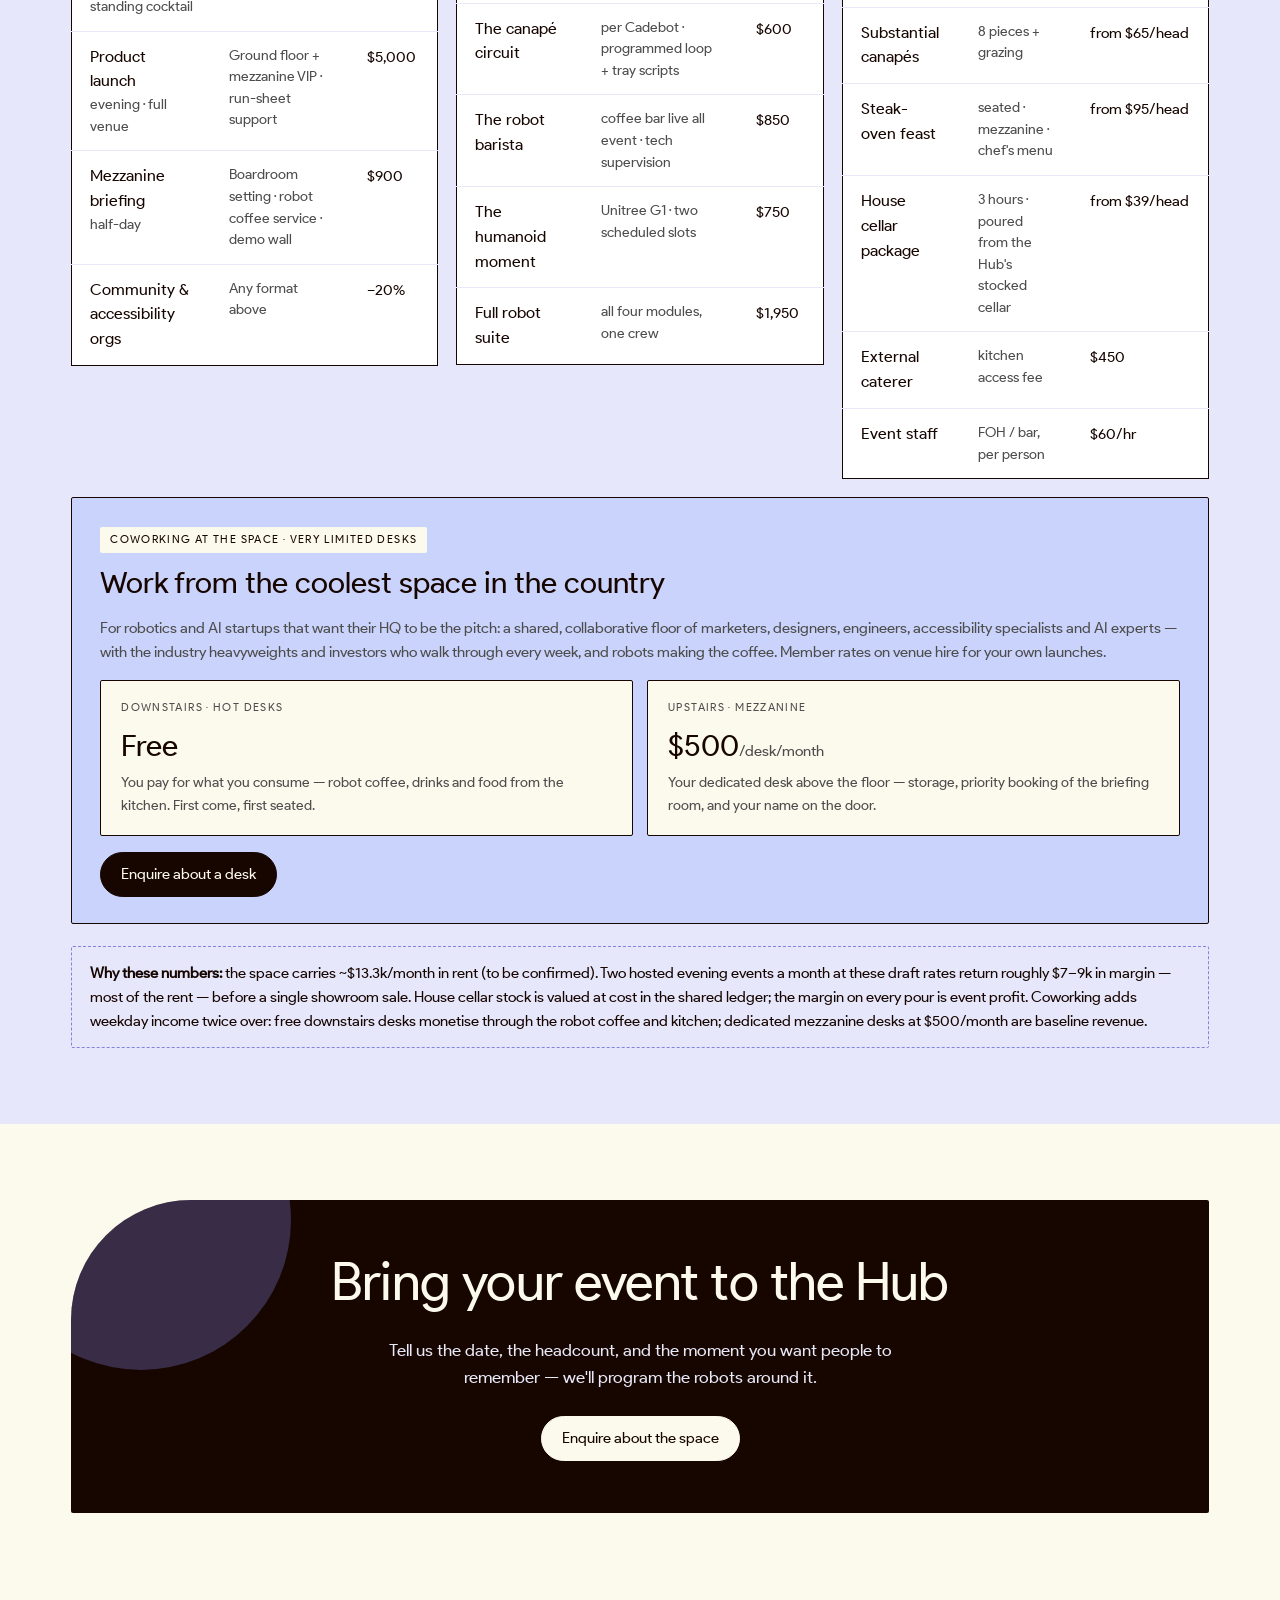
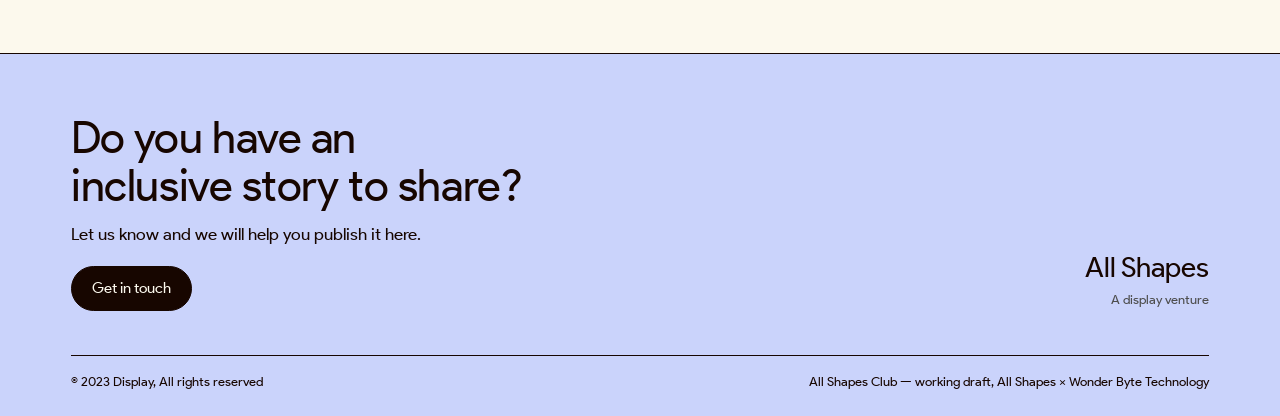
==== commit cd2103ed: "Add interactive space map: floor plan from scan schematics, tour deep-links, zone cards with stills " ====
--- a/index.html
+++ b/index.html
@@ -6,6 +6,7 @@
   <a class="wordmark" href="index.html"><i></i>All Shapes <em>× Wonder Byte</em></a>
   <nav class="nav" aria-label="Site">
     <a href="index.html" class="on">All Shapes Club</a>
+    <a href="map.html">Map</a>
     <a href="launch-brief.html">Launch brief</a>
     <a href="proposal.html">Proposal</a>
     <a href="heads-of-agreement.html">Agreement</a>
@@ -33,7 +34,7 @@
       </clipPath></defs>
     </svg>
     <button class="comp" id="wopen" type="button" aria-label="Open the 3D walkthrough full screen">
-      <span class="mask"><iframe src="https://my.matterport.com/show/?m=L74zPCAbMWV&play=1&qs=1" title="3D walkthrough preview — the Hub" loading="lazy" tabindex="-1" aria-hidden="true"></iframe></span>
+      <span class="mask"><iframe src="https://my.matterport.com/show?m=L74zPCAbMWV&play=1&qs=1" title="3D walkthrough preview — the Hub" loading="lazy" tabindex="-1" aria-hidden="true"></iframe></span>
       <span class="deco float" style="width:5.5%;aspect-ratio:1;border-radius:50%;top:6%;right:24%;background:#FF667D" ></span>
       <span class="deco" style="width:4%;aspect-ratio:1;top:64%;left:26%;background:#8486EC;transform:rotate(14deg)"></span>
       <span class="deco float" style="width:6%;aspect-ratio:1;border-radius:50%;bottom:4%;right:8%;background:#99E5DD;animation-delay:1.4s"></span>
@@ -287,7 +288,7 @@
 </div></footer>  <div class="mp-modal" id="wmodal" role="dialog" aria-modal="true" aria-label="3D walkthrough">
     <span class="mlabel">All Shapes Club · 3D walkthrough — the Hub</span>
     <button class="close" type="button">✕&nbsp; Back to the page</button>
-    <iframe data-src="https://my.matterport.com/show/?m=L74zPCAbMWV&play=1&qs=1" title="3D walkthrough — the Hub at 365 St Pauls Terrace" allow="fullscreen; xr-spatial-tracking" allowfullscreen></iframe>
+    <iframe data-src="https://my.matterport.com/show?m=L74zPCAbMWV&play=1&qs=1" title="3D walkthrough — the Hub at 365 St Pauls Terrace" allow="fullscreen; xr-spatial-tracking" allowfullscreen></iframe>
   </div>
 <script>
 const spyLinks=[...document.querySelectorAll('[data-spy]')];
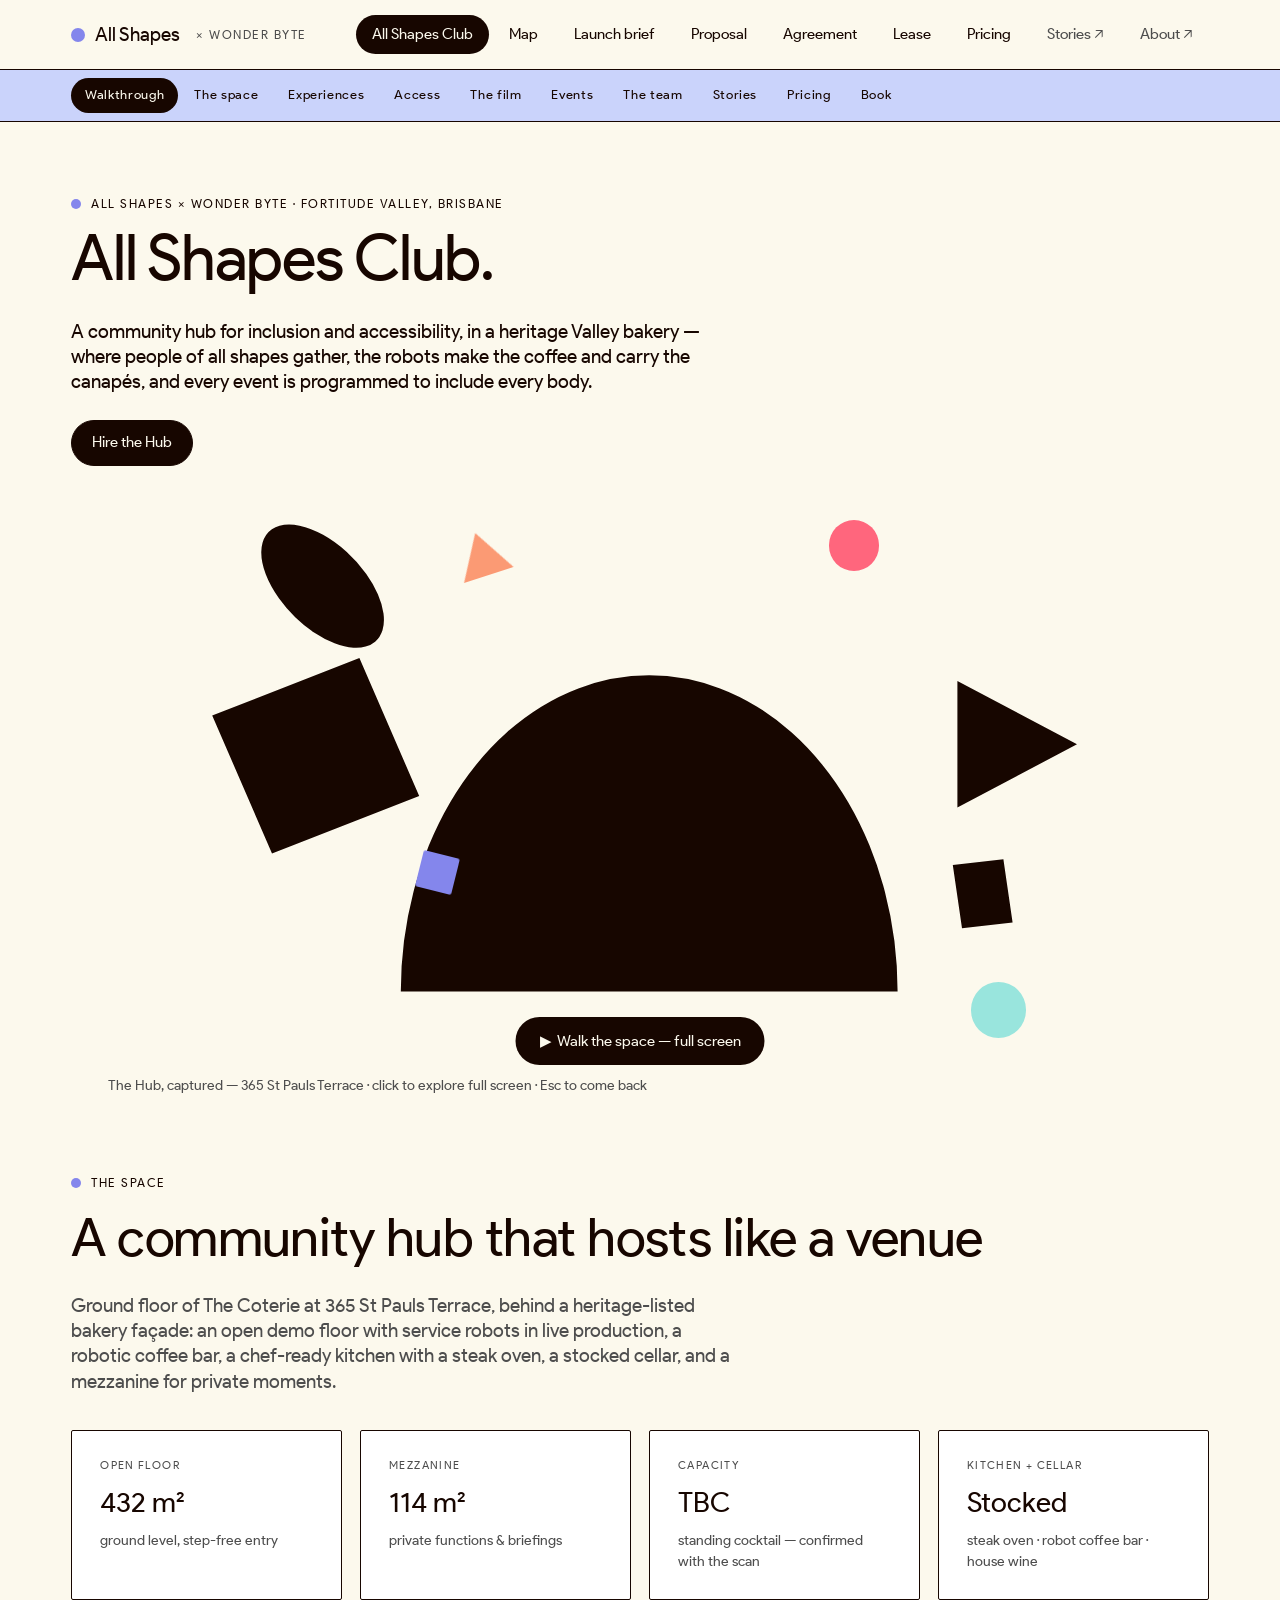
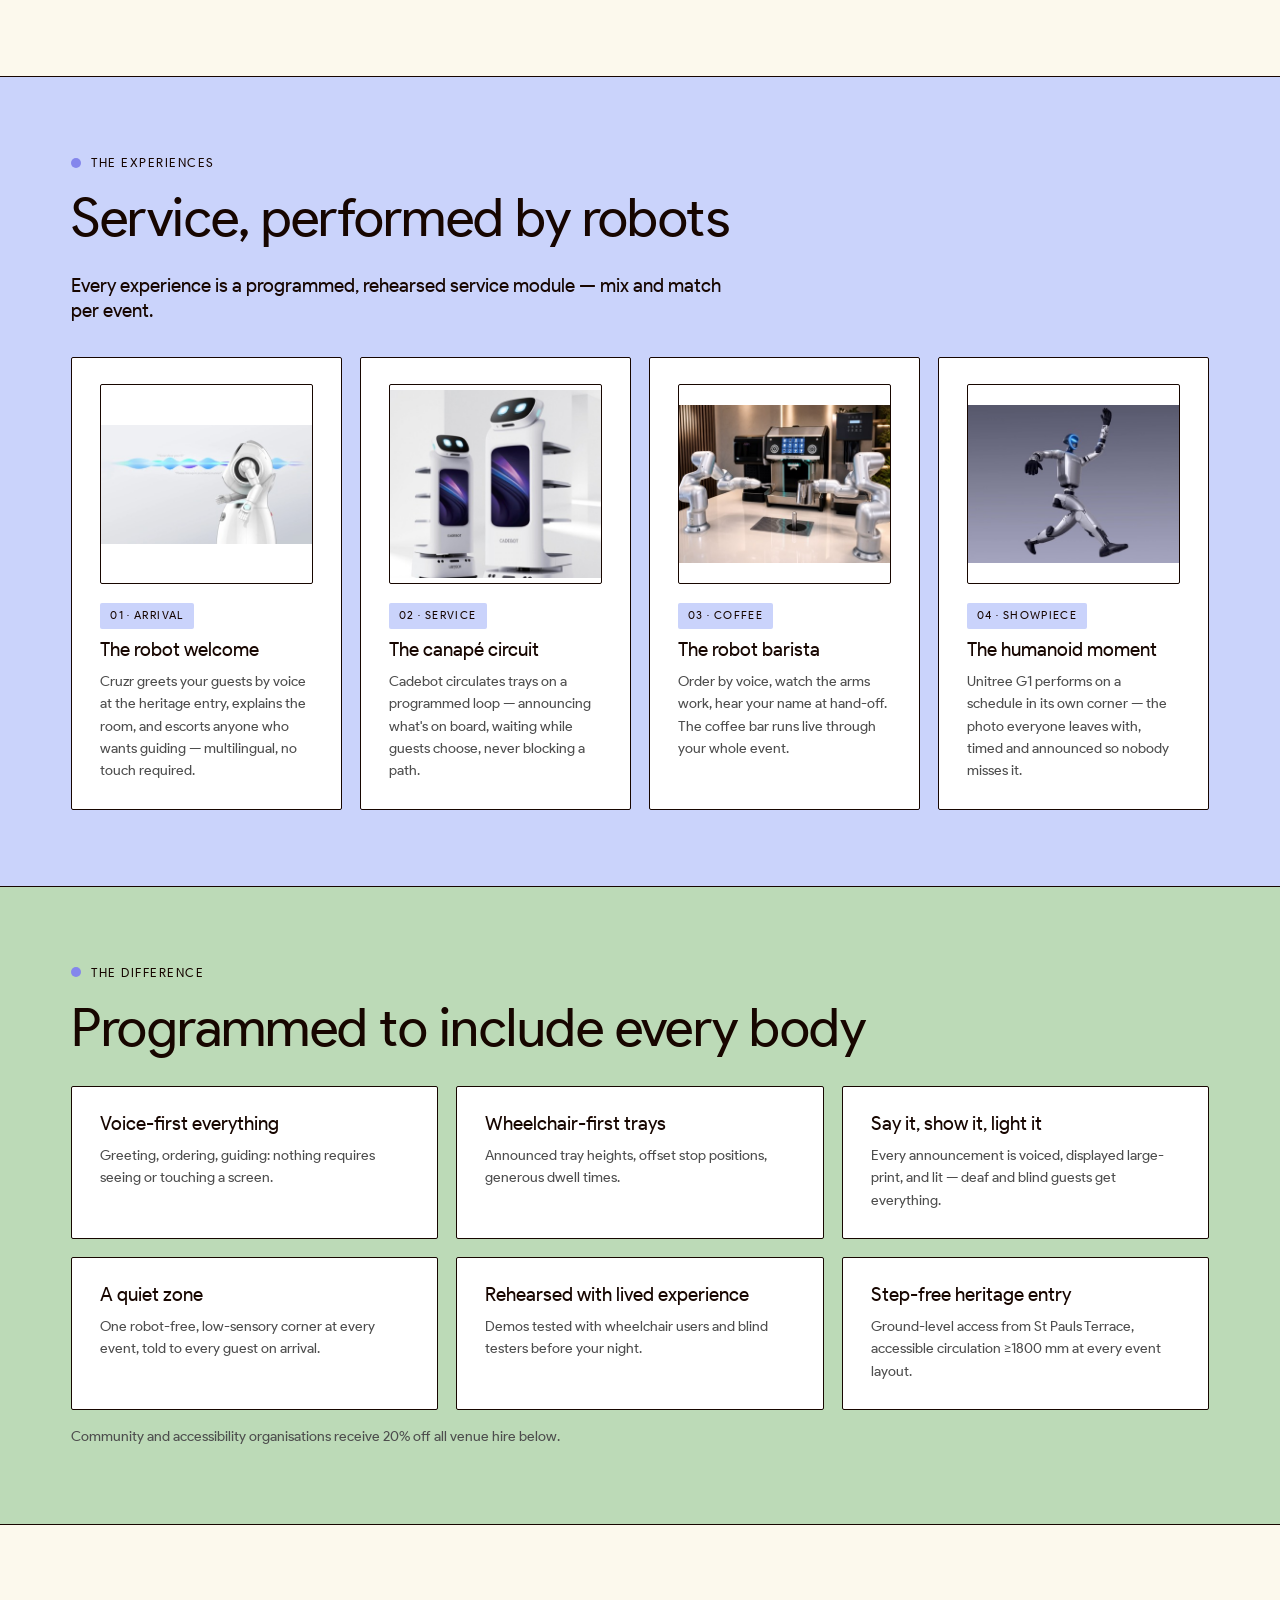
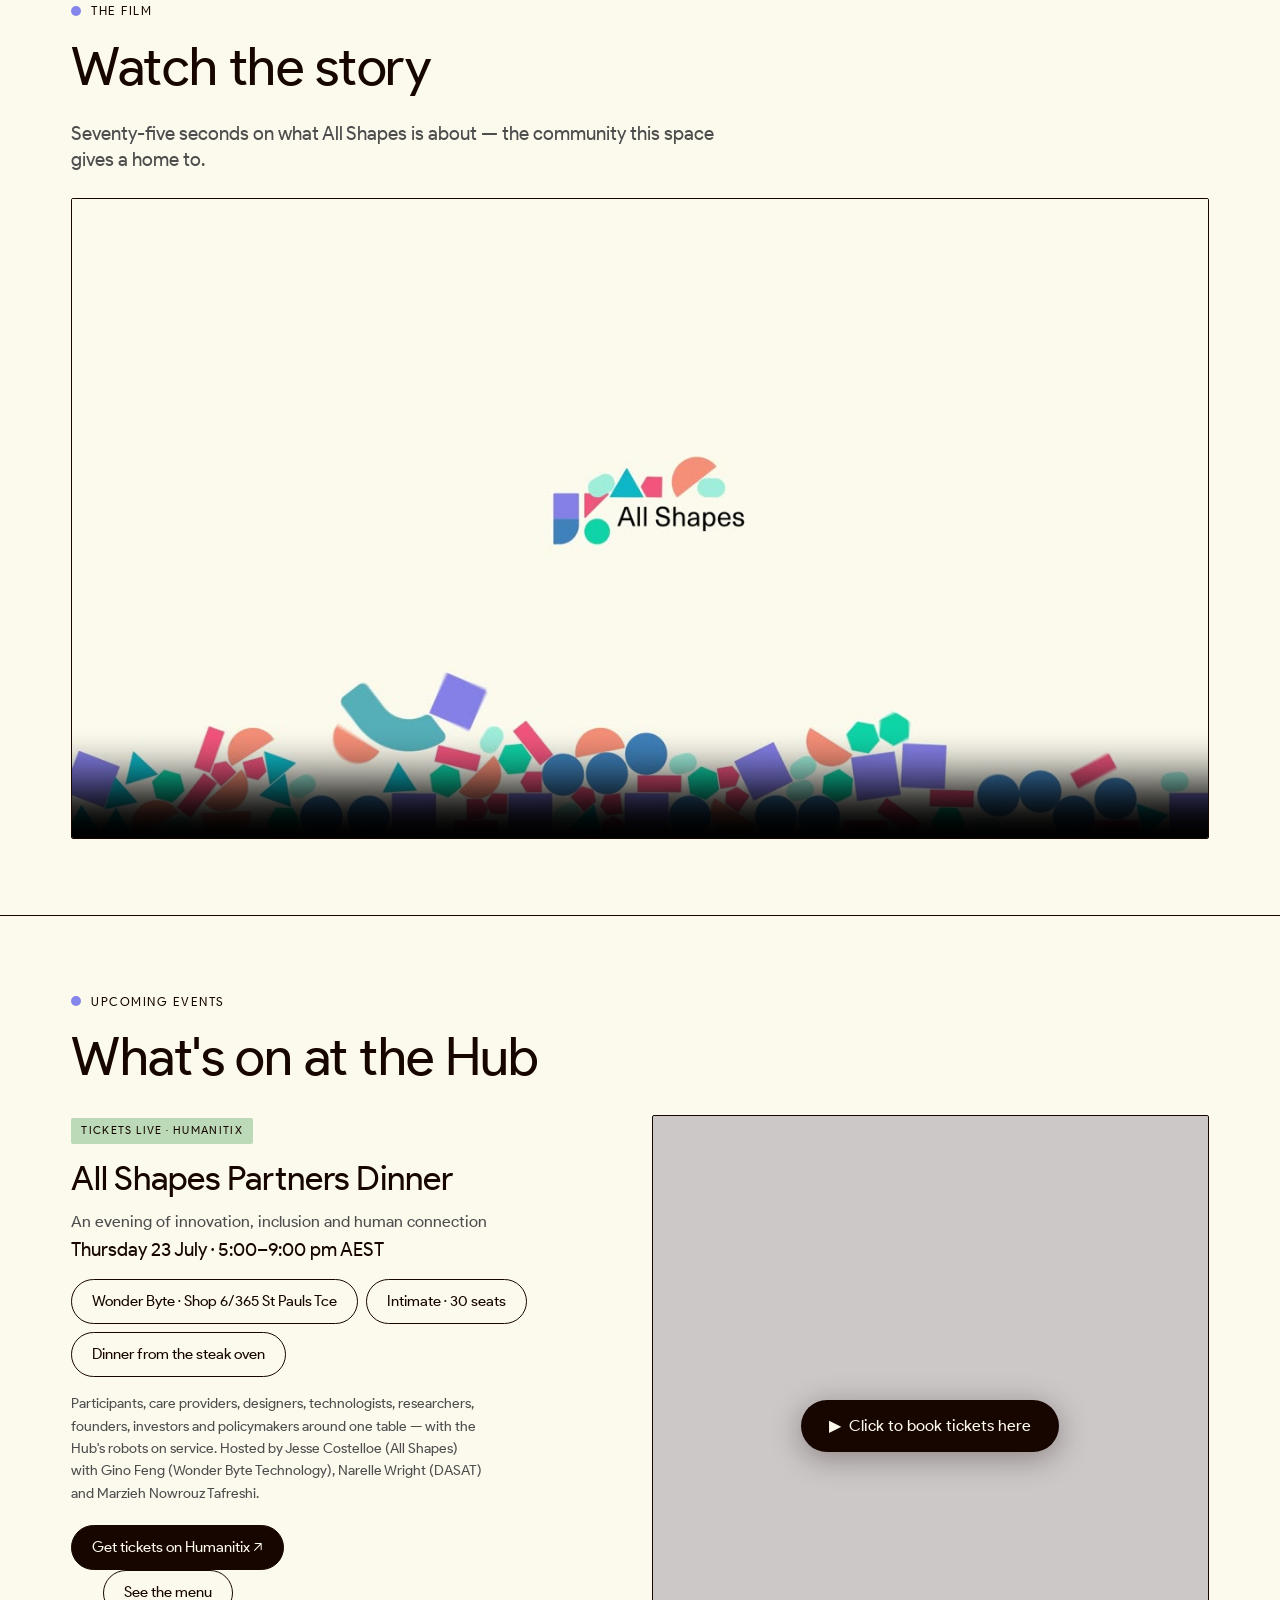
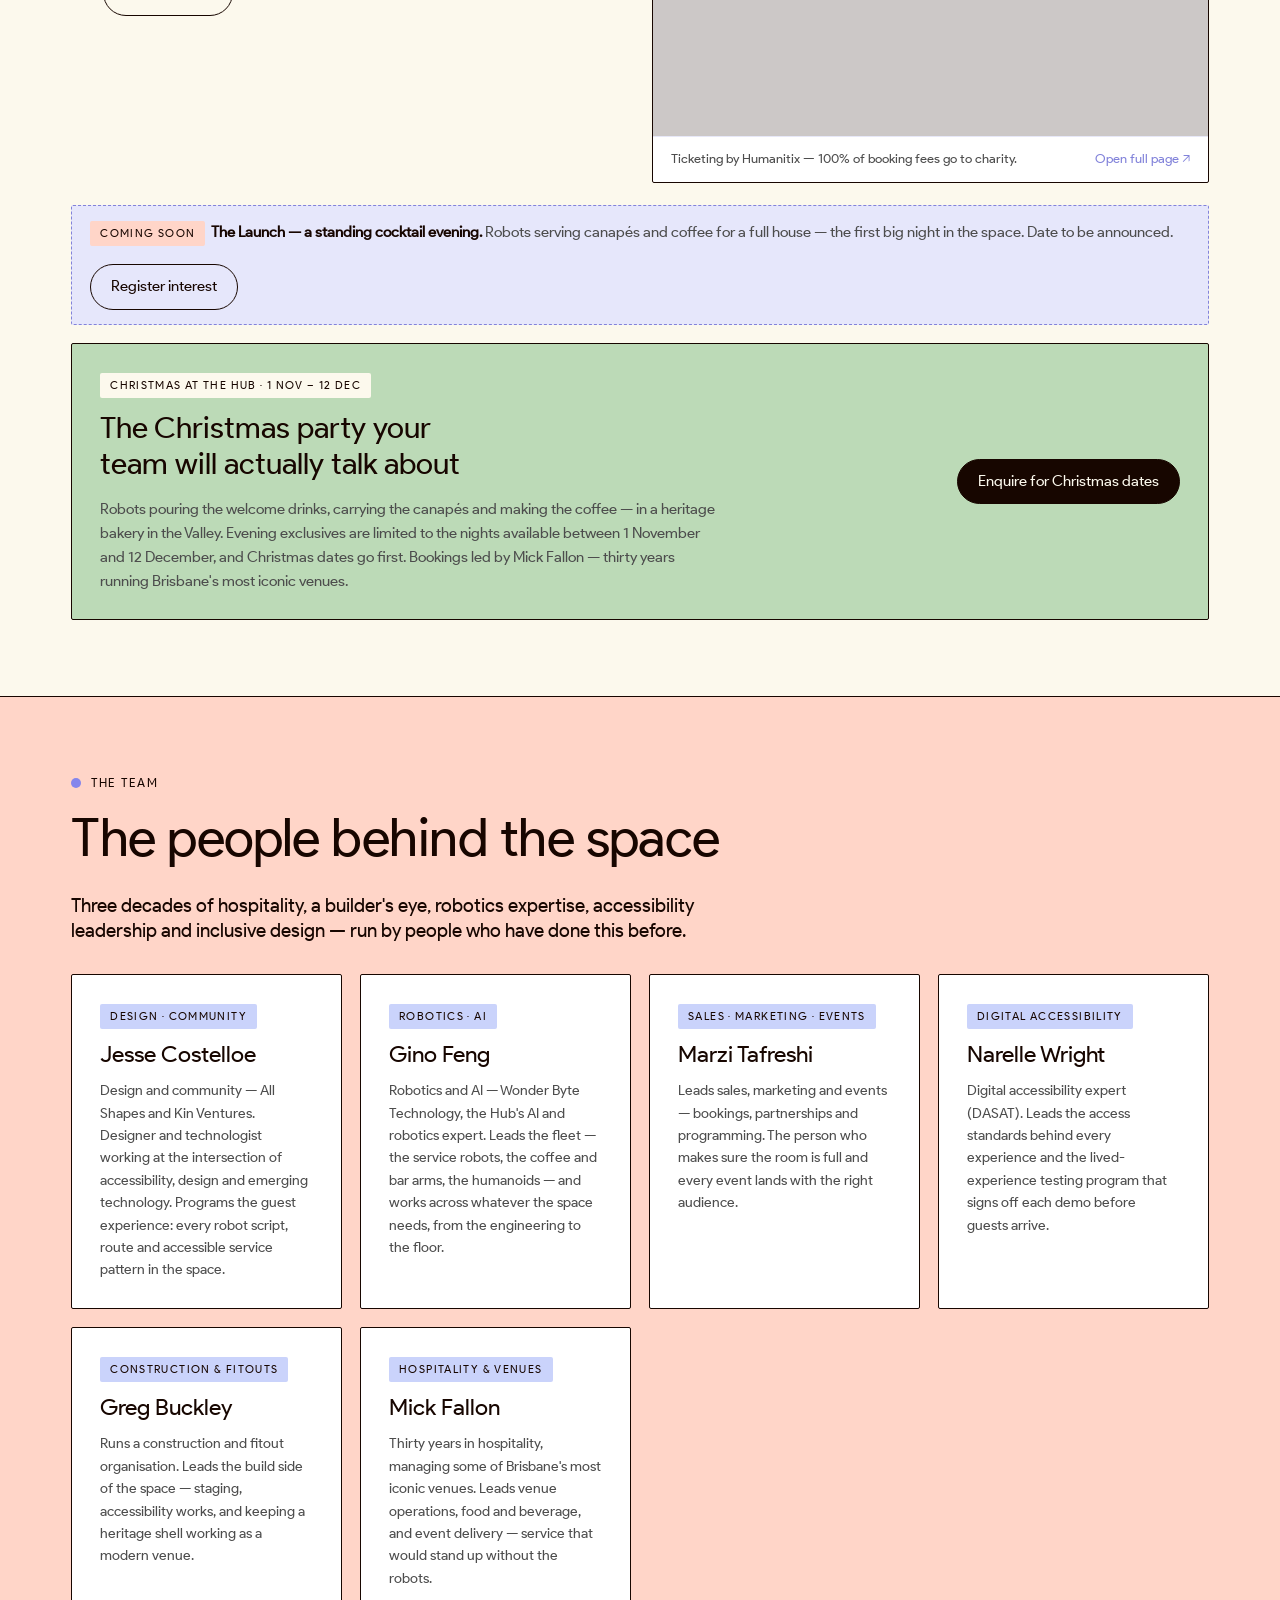
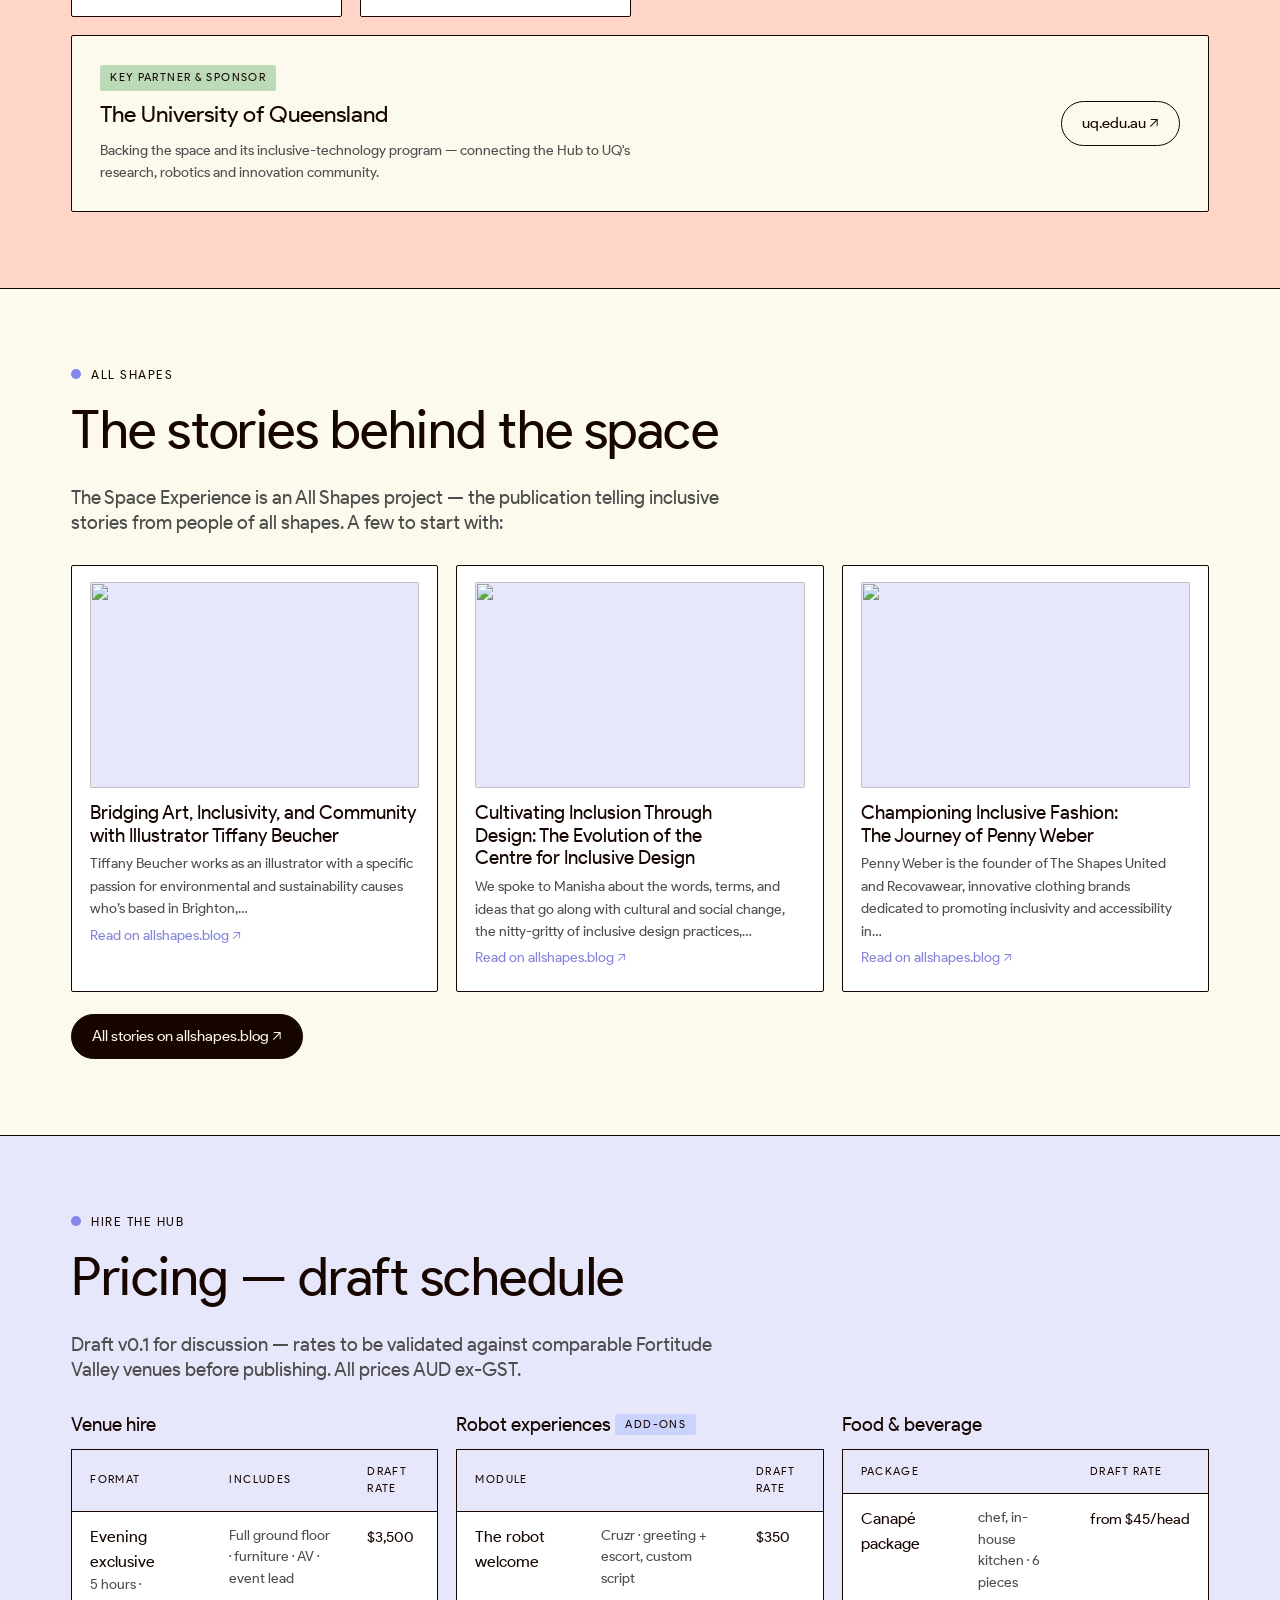
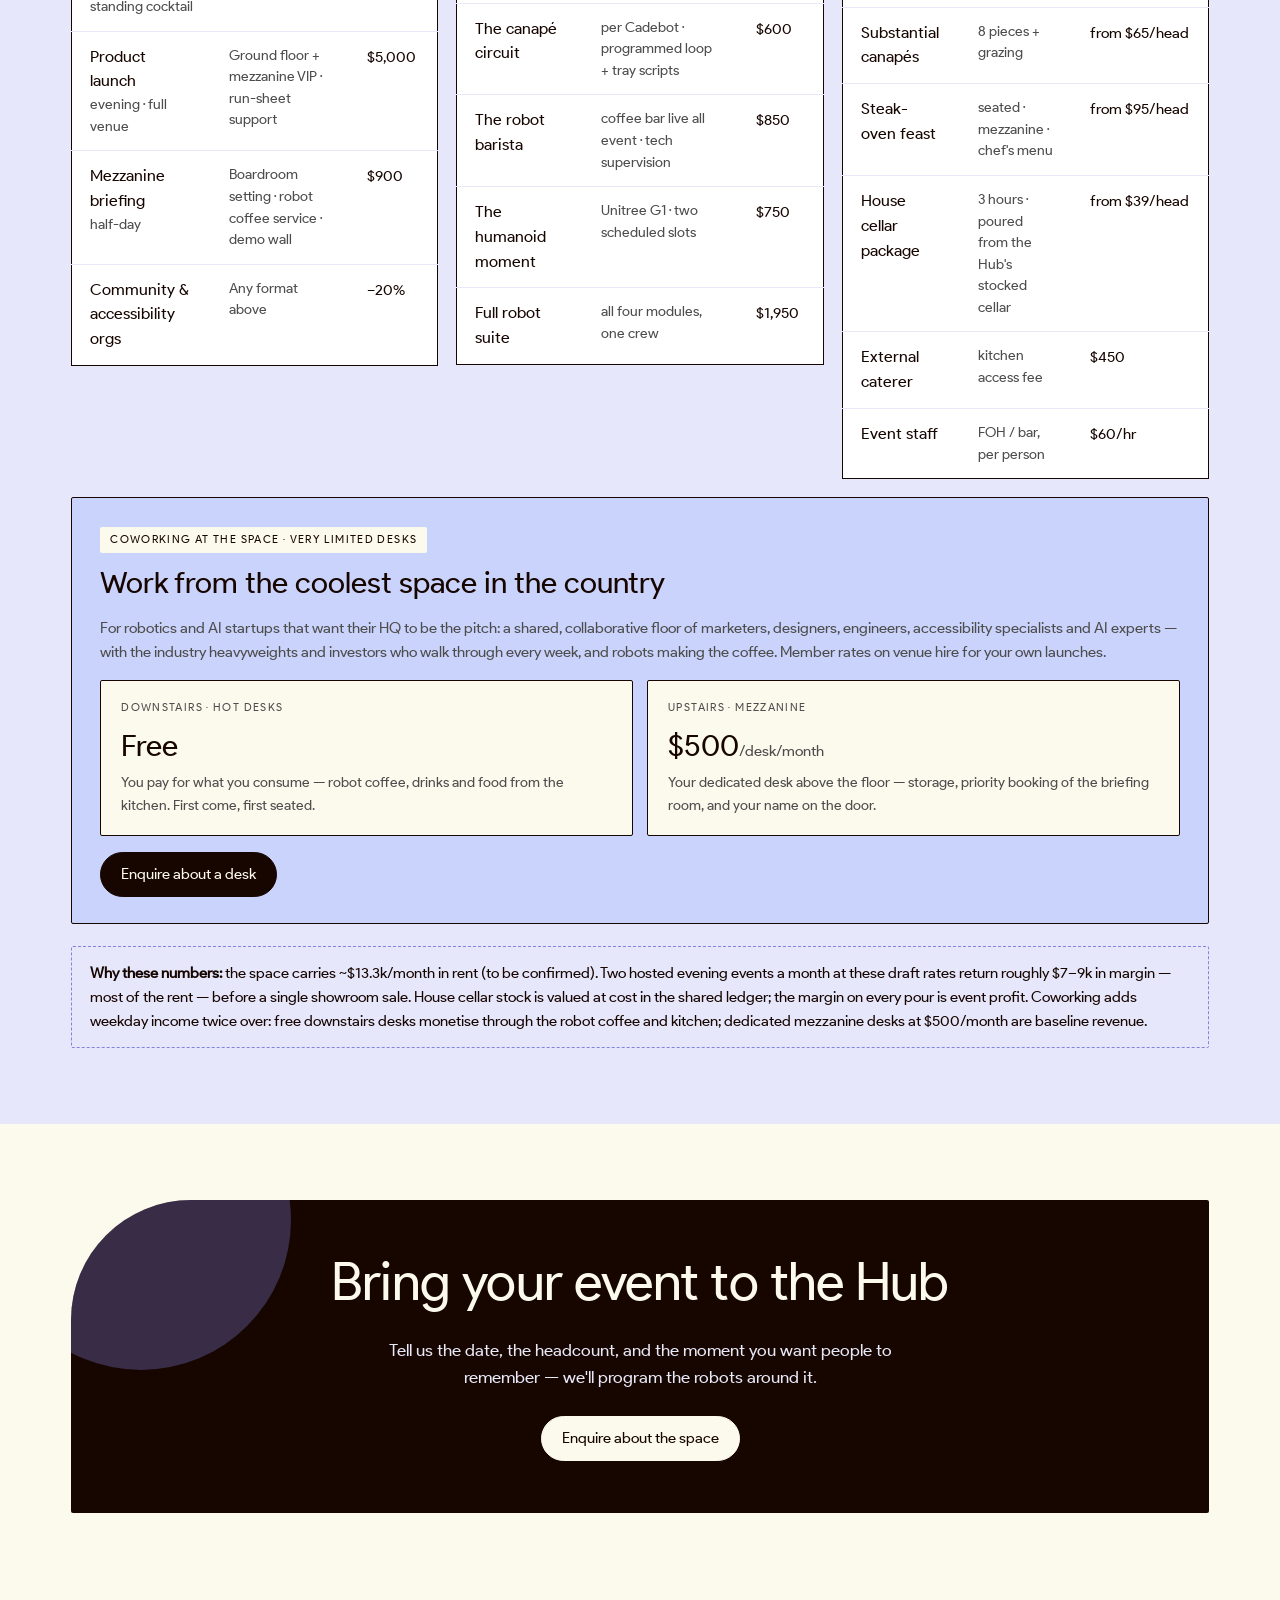
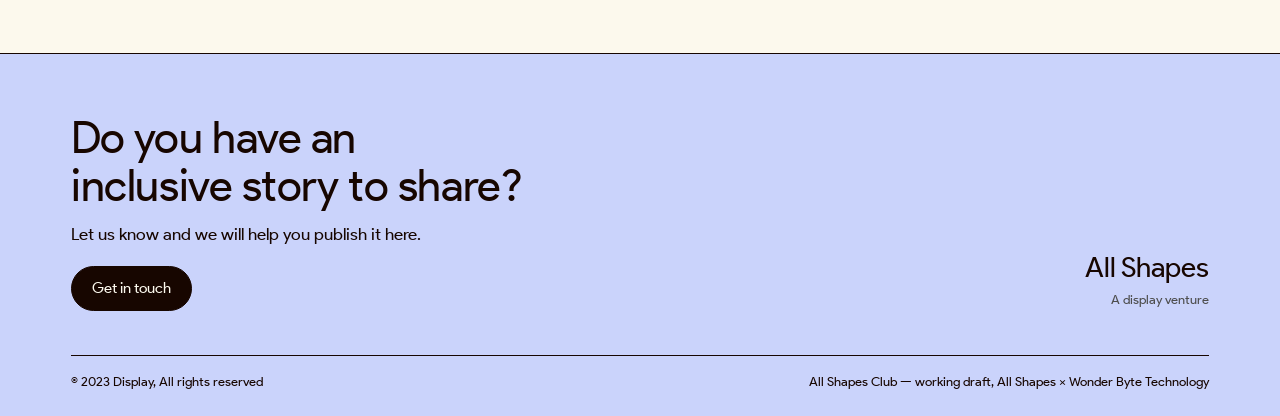
==== commit 81d8a9be: "Add Partners Dinner menu page, linked from the dinner section Co-Authored-By: Claude Fable 5 <norepl" ====
--- a/index.html
+++ b/index.html
@@ -114,7 +114,8 @@
         <span class="pill">Dinner from the steak oven</span>
       </div>
       <p class="sm" style="max-width:46ch">Participants, care providers, designers, technologists, researchers, founders, investors and policymakers around one table — with the Hub's robots on service. Hosted by Jesse Costelloe (All Shapes) with Gino Feng (Wonder Byte Technology), Narelle Wright (DASAT) and Marzieh Nowrouz Tafreshi.</p>
-      <p style="margin-top:20px"><a class="pill dark" href="https://events.humanitix.com/all-shapes-partners-dinner-an-evening-of-ai-robotics-and-human-connection" target="_blank" rel="noopener">Get tickets on Humanitix ↗</a></p>
+      <p style="margin-top:20px"><a class="pill dark" href="https://events.humanitix.com/all-shapes-partners-dinner-an-evening-of-ai-robotics-and-human-connection" target="_blank" rel="noopener">Get tickets on Humanitix ↗</a>
+      <a class="pill" style="margin-left:8px" href="menu.html">See the menu</a></p>
     </div>
     <div style="background:#fff;border:1px solid #170600;border-radius:2px;overflow:hidden">
       <div class="embed-guard" style="position:relative">
